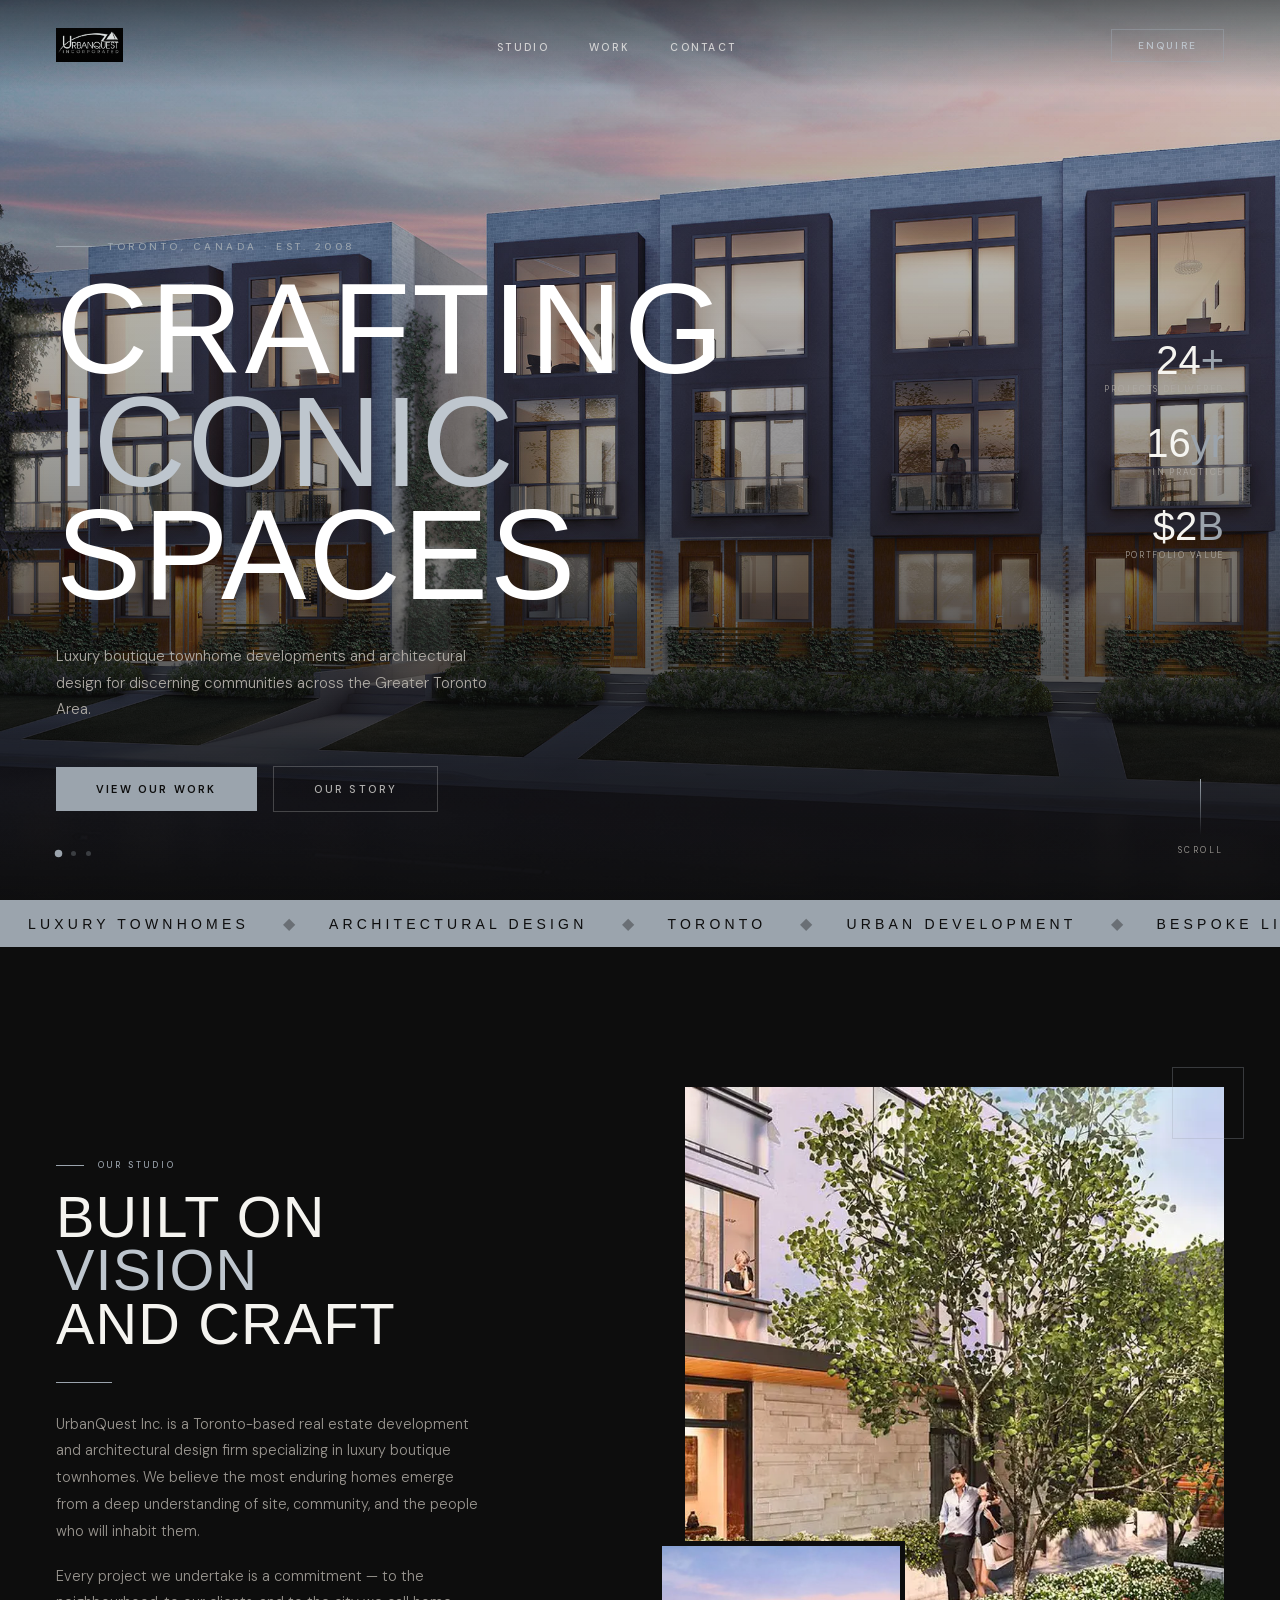
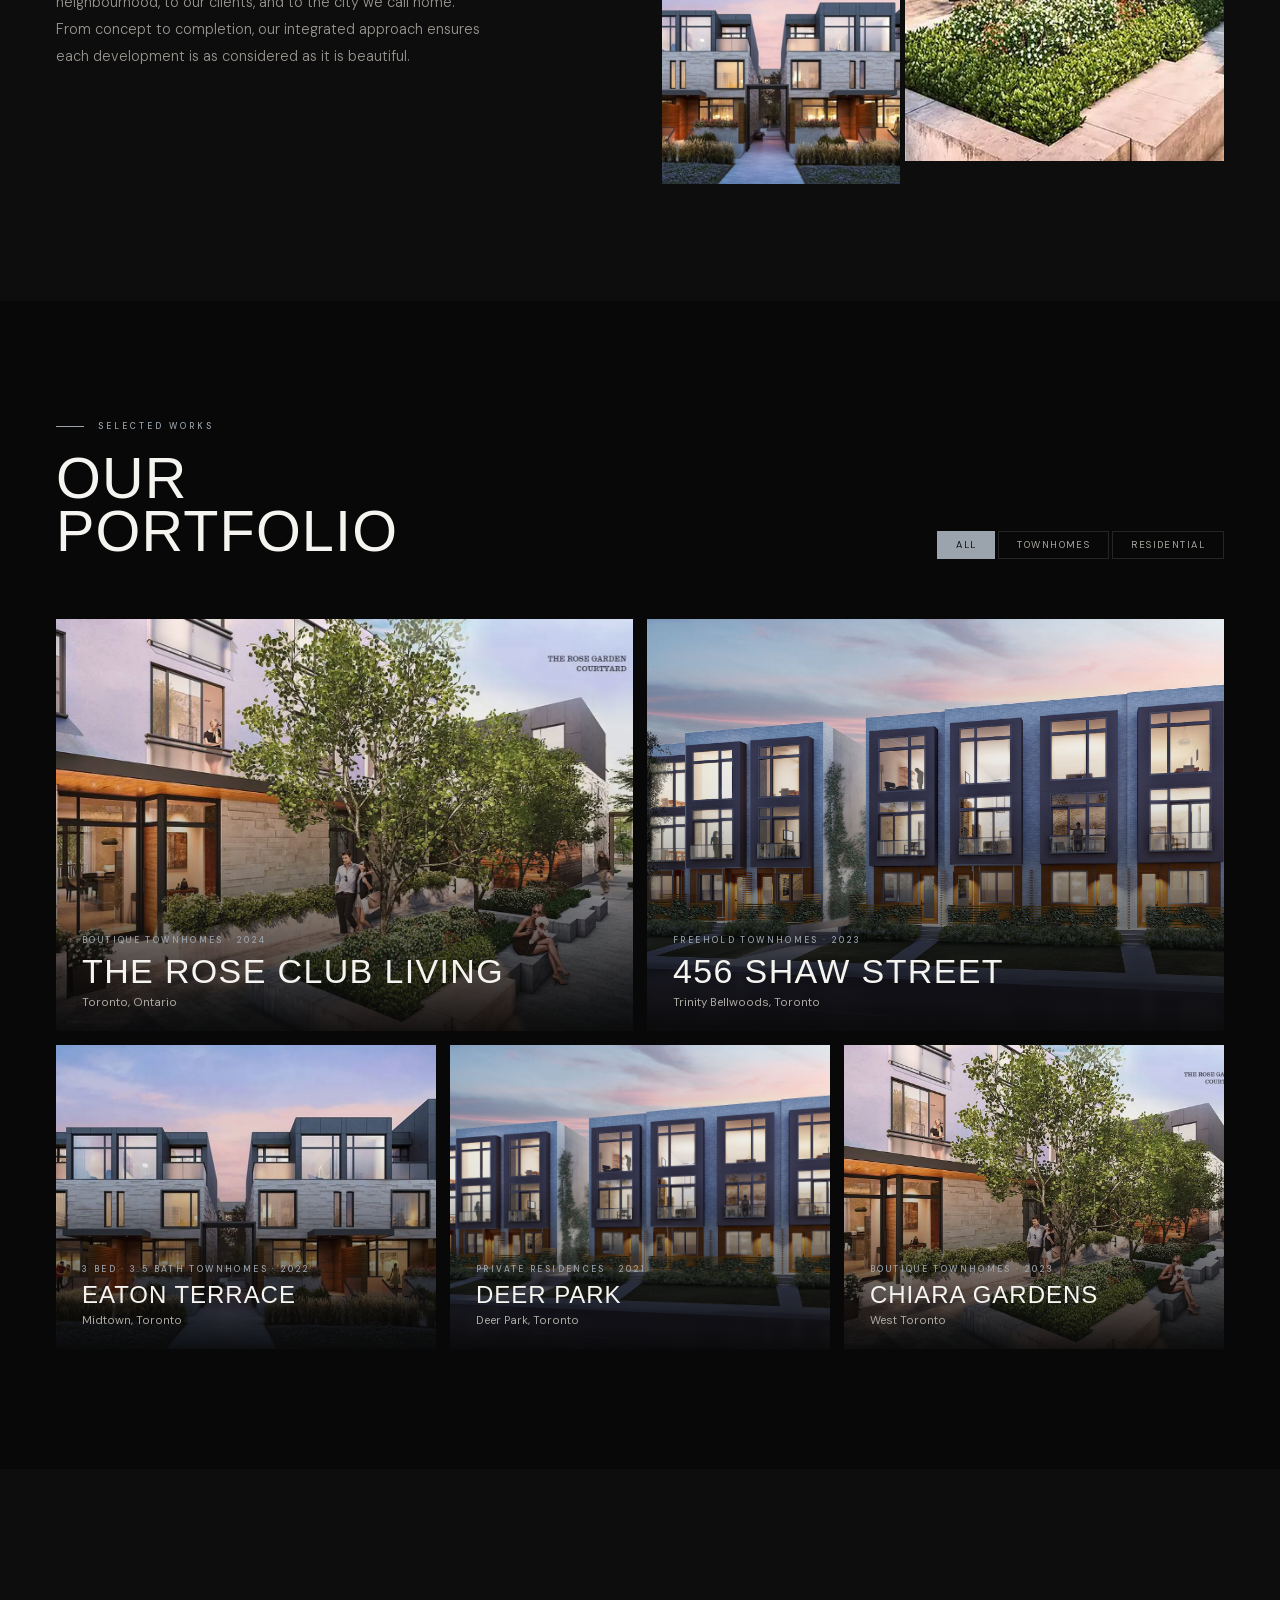
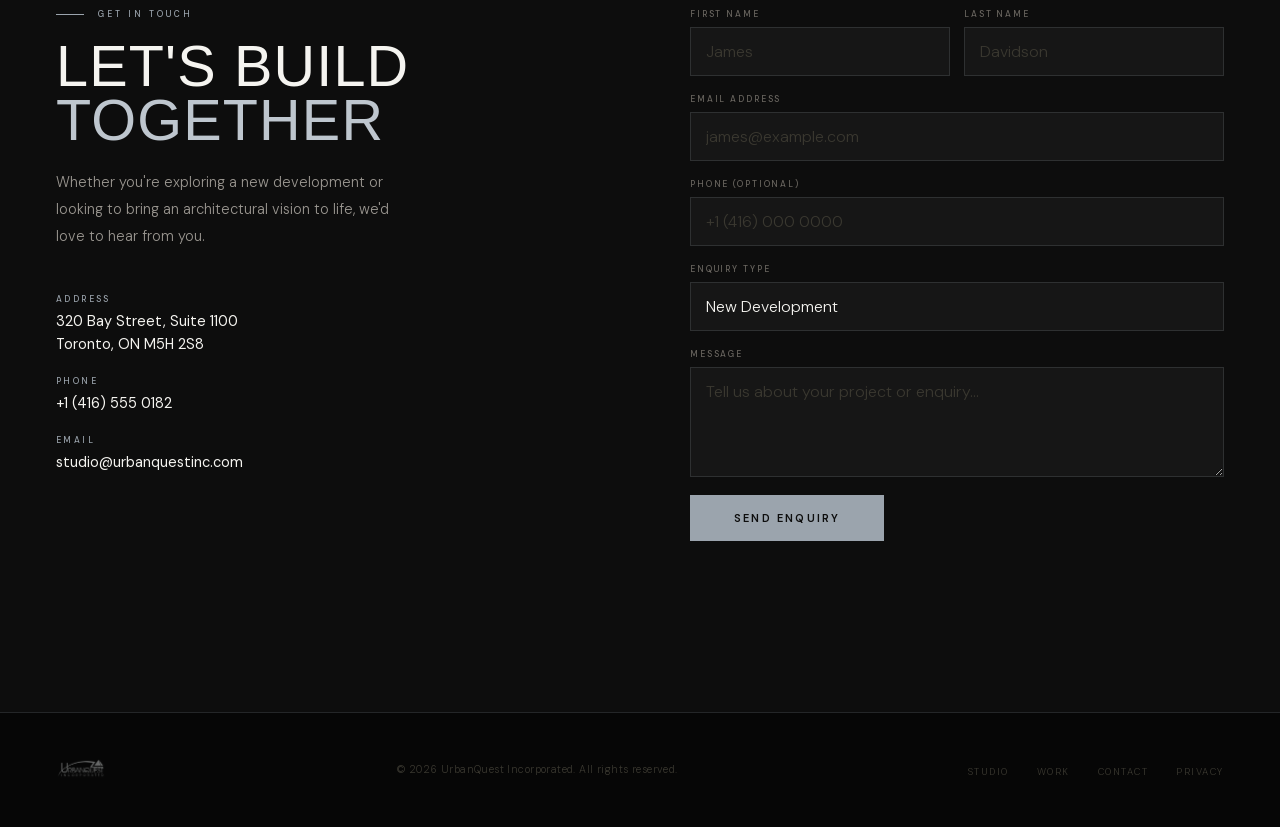
==== index.html @ f3fc5968 "Extract UrbanQuest prototype into a static site Recovered the source from the Claude design standalo" ====
<!DOCTYPE html>
<html lang="en">
<head>
  <meta charset="UTF-8">
  <meta name="viewport" content="width=device-width, initial-scale=1.0">
  <meta name="description" content="UrbanQuest Inc. — Toronto-based real estate development and architectural design firm specializing in luxury boutique townhomes.">
  <meta name="theme-color" content="#0D0D0D">

  <title>UrbanQuest Inc. — Architectural Development, Toronto</title>

  <link rel="icon" href="assets/img/logo.png">
  <link rel="preload" href="assets/fonts/bebas-neue-latin.woff2" as="font" type="font/woff2" crossorigin>
  <link rel="preload" href="assets/fonts/dm-sans-latin.woff2" as="font" type="font/woff2" crossorigin>
  <link rel="stylesheet" href="styles.css">
</head>
<body>

  <a href="#main" class="skip-link">Skip to content</a>

  <!-- ── NAV ── -->
  <nav id="mainNav">
    <a href="#hero" class="nav-logo" aria-label="UrbanQuest Inc. — home">
      <img src="assets/img/logo.png" alt="UrbanQuest Inc.">
    </a>

    <ul class="nav-links" id="navLinks">
      <li><a href="#about">Studio</a></li>
      <li><a href="#portfolio">Work</a></li>
      <li><a href="#contact">Contact</a></li>
      <li class="nav-links-cta"><a href="#contact">Enquire</a></li>
    </ul>

    <button class="nav-cta" id="navEnquire">Enquire</button>

    <button class="nav-toggle" id="navToggle" aria-label="Open menu" aria-expanded="false" aria-controls="navLinks">
      <span></span><span></span><span></span>
    </button>
  </nav>

  <main id="main">

    <!-- ── HERO ── -->
    <section id="hero">
      <div class="hero-slides" id="heroSlides">
        <div class="hero-slide active" style="background-image:url('assets/img/render3.png'); background-position:center 20%;"></div>
        <div class="hero-slide" style="background-image:url('assets/img/render1.png'); background-position:center 30%;"></div>
        <div class="hero-slide" style="background-image:url('assets/img/render2.png'); background-position:center 40%;"></div>
      </div>
      <div class="hero-overlay"></div>

      <div class="hero-content">
        <div class="hero-eyebrow">Toronto, Canada · Est. 2008</div>
        <h1 class="hero-title">CRAFTING<br><span>ICONIC</span><br>SPACES</h1>
        <p class="hero-subtitle">Luxury boutique townhome developments and architectural design for discerning communities across the Greater Toronto Area.</p>
        <div class="hero-actions">
          <button class="btn-primary" id="heroWorkBtn">View Our Work</button>
          <a href="#about" class="btn-ghost">Our Story</a>
        </div>
      </div>

      <div class="hero-stats" id="heroStats">
        <div class="stat-item"><div class="stat-num">24<span>+</span></div><div class="stat-label">Projects Delivered</div></div>
        <div class="stat-item"><div class="stat-num">16<span>yr</span></div><div class="stat-label">In Practice</div></div>
        <div class="stat-item"><div class="stat-num">$2<span>B</span></div><div class="stat-label">Portfolio Value</div></div>
      </div>

      <div class="hero-dots" id="heroDots" role="tablist" aria-label="Hero images">
        <button class="hero-dot active" data-idx="0" role="tab" aria-label="Image 1" aria-selected="true"></button>
        <button class="hero-dot" data-idx="1" role="tab" aria-label="Image 2" aria-selected="false"></button>
        <button class="hero-dot" data-idx="2" role="tab" aria-label="Image 3" aria-selected="false"></button>
      </div>

      <div class="hero-scroll-cue" aria-hidden="true"><div class="scroll-line"></div><span>Scroll</span></div>
    </section>

    <!-- ── MARQUEE ── -->
    <div class="marquee-strip" aria-hidden="true">
      <div class="marquee-inner" id="marqueeInner"></div>
    </div>

    <!-- ── ABOUT ── -->
    <div class="about-outer">
      <section id="about">
        <div class="about-left">
          <div class="section-label reveal">Our Studio</div>
          <h2 class="about-heading reveal d1">BUILT ON<br><em>VISION</em><br>AND CRAFT</h2>
          <div class="about-divider reveal d2"></div>
          <p class="about-body reveal d2">UrbanQuest Inc. is a Toronto-based real estate development and architectural design firm specializing in luxury boutique townhomes. We believe the most enduring homes emerge from a deep understanding of site, community, and the people who will inhabit them.</p>
          <p class="about-body reveal d3">Every project we undertake is a commitment — to the neighbourhood, to our clients, and to the city we call home. From concept to completion, our integrated approach ensures each development is as considered as it is beautiful.</p>
        </div>
        <div class="about-right reveal-right">
          <img class="about-image-main" src="assets/img/render2.png" alt="UrbanQuest — Rose Garden Courtyard" loading="lazy">
          <img class="about-image-accent" src="assets/img/render1.png" alt="UrbanQuest architectural rendering" loading="lazy">
          <div class="about-geo" aria-hidden="true"></div>
        </div>
      </section>
    </div>

    <!-- ── PORTFOLIO ── -->
    <section id="portfolio">
      <div class="portfolio-header">
        <div>
          <div class="section-label reveal">Selected Works</div>
          <h2 class="portfolio-heading reveal d1">OUR<br>PORTFOLIO</h2>
        </div>
        <div class="portfolio-filter reveal d2" id="portfolioFilter"></div>
      </div>
      <div class="portfolio-grid" id="portfolioGrid"></div>
    </section>

    <!-- ── CONTACT ── -->
    <div class="contact-outer">
      <section id="contact">
        <div class="contact-left">
          <div class="section-label reveal">Get In Touch</div>
          <h2 class="contact-heading reveal d1">LET'S BUILD<br><em>TOGETHER</em></h2>
          <p class="contact-body reveal d2">Whether you're exploring a new development or looking to bring an architectural vision to life, we'd love to hear from you.</p>
          <div class="contact-details">
            <div class="contact-item reveal d2">
              <span class="contact-item-label">Address</span>
              <span class="contact-item-value">320 Bay Street, Suite 1100<br>Toronto, ON M5H 2S8</span>
            </div>
            <div class="contact-item reveal d3">
              <span class="contact-item-label">Phone</span>
              <span class="contact-item-value"><a href="tel:+14165550182">+1 (416) 555 0182</a></span>
            </div>
            <div class="contact-item reveal d3">
              <span class="contact-item-label">Email</span>
              <span class="contact-item-value"><a href="mailto:studio@urbanquestinc.com">studio@urbanquestinc.com</a></span>
            </div>
          </div>
        </div>

        <div class="reveal-right">
          <form class="contact-form" id="contactForm" novalidate>
            <div class="form-row">
              <div class="form-group">
                <label class="form-label" for="firstName">First Name</label>
                <input class="form-input" id="firstName" name="firstName" type="text" placeholder="James" autocomplete="given-name" required>
              </div>
              <div class="form-group">
                <label class="form-label" for="lastName">Last Name</label>
                <input class="form-input" id="lastName" name="lastName" type="text" placeholder="Davidson" autocomplete="family-name" required>
              </div>
            </div>
            <div class="form-group">
              <label class="form-label" for="email">Email Address</label>
              <input class="form-input" id="email" name="email" type="email" placeholder="james@example.com" autocomplete="email" required>
            </div>
            <div class="form-group">
              <label class="form-label" for="phone">Phone (optional)</label>
              <input class="form-input" id="phone" name="phone" type="tel" placeholder="+1 (416) 000 0000" autocomplete="tel">
            </div>
            <div class="form-group">
              <label class="form-label" for="enquiryType">Enquiry Type</label>
              <select class="form-input" id="enquiryType" name="enquiryType">
                <option>New Development</option>
                <option>Architectural Design</option>
                <option>Investment Partnership</option>
                <option>Media / Press</option>
                <option>Other</option>
              </select>
            </div>
            <div class="form-group">
              <label class="form-label" for="message">Message</label>
              <textarea class="form-input" id="message" name="message" placeholder="Tell us about your project or enquiry…" required></textarea>
            </div>
            <button class="form-submit" type="submit">Send Enquiry</button>
            <p class="form-status" id="formStatus" role="status" aria-live="polite"></p>
          </form>
        </div>
      </section>
    </div>

  </main>

  <!-- ── FOOTER ── -->
  <footer>
    <div class="footer-logo"><img src="assets/img/logo.png" alt="UrbanQuest Inc." loading="lazy"></div>
    <span class="footer-copy">© 2026 UrbanQuest Incorporated. All rights reserved.</span>
    <ul class="footer-links">
      <li><a href="#about">Studio</a></li>
      <li><a href="#portfolio">Work</a></li>
      <li><a href="#contact">Contact</a></li>
      <li><a href="#">Privacy</a></li>
    </ul>
  </footer>

  <!-- ── PROJECT OVERLAY ── -->
  <div class="overlay-backdrop" id="overlay" role="dialog" aria-modal="true" aria-labelledby="overlayTitle" hidden>
    <div class="overlay-inner">
      <div class="overlay-img-pane" id="overlayImgPane">
        <button class="carousel-arrow carousel-prev" id="carouselPrev" aria-label="Previous image">
          <svg width="16" height="16" viewBox="0 0 16 16" fill="none" stroke="currentColor" stroke-width="1.5"><polyline points="10,2 4,8 10,14"/></svg>
        </button>
        <button class="carousel-arrow carousel-next" id="carouselNext" aria-label="Next image">
          <svg width="16" height="16" viewBox="0 0 16 16" fill="none" stroke="currentColor" stroke-width="1.5"><polyline points="6,2 12,8 6,14"/></svg>
        </button>
        <div class="carousel-counter" id="carouselCounter">
          <span id="carouselCurrent">01</span>
          <span class="carousel-counter-divider"></span>
          <span id="carouselTotal">01</span>
        </div>
        <div class="carousel-dots" id="carouselDots"></div>
      </div>

      <div class="overlay-content-pane">
        <div class="overlay-tag" id="overlayTag"></div>
        <h2 class="overlay-title" id="overlayTitle"></h2>
        <div class="overlay-location" id="overlayLocation"></div>
        <p class="overlay-desc" id="overlayDesc"></p>
        <div class="overlay-specs">
          <div><div class="spec-label">Units</div><div class="spec-value"><span id="specUnits"></span> <small>residences</small></div></div>
          <div><div class="spec-label">Size Range</div><div class="spec-value"><span id="specSqft"></span> <small>sq ft</small></div></div>
          <div><div class="spec-label">Status</div><div class="spec-value" id="specStatus"></div></div>
          <div><div class="spec-label">Year</div><div class="spec-value" id="specYear"></div></div>
        </div>
      </div>
    </div>
    <button class="overlay-close" id="overlayClose" aria-label="Close project">✕</button>
  </div>

  <script src="projects.js"></script>
  <script src="app.js"></script>
</body>
</html>
---- styles.css ----
/* ═══════════════════════════════════════════════════════════════════════════
   UrbanQuest Inc. — stylesheet
   Layout is fluid down to 320px. Breakpoints: 1200 / 1024 / 768 / 560.
   ═══════════════════════════════════════════════════════════════════════════ */

/* ── FONTS ── */
@font-face {
    font-family: 'Bebas Neue';
    font-style: normal;
    font-weight: 400;
    font-display: swap;
    src: url('assets/fonts/bebas-neue-latin.woff2') format('woff2');
    unicode-range: U+0000-00FF, U+0131, U+0152-0153, U+02BB-02BC, U+02C6, U+02DA, U+02DC, U+0304, U+0308, U+0329, U+2000-206F, U+20AC, U+2122, U+2191, U+2193, U+2212, U+2215, U+FEFF, U+FFFD;
}
@font-face {
    font-family: 'Bebas Neue';
    font-style: normal;
    font-weight: 400;
    font-display: swap;
    src: url('assets/fonts/bebas-neue-latin-ext.woff2') format('woff2');
    unicode-range: U+0100-02BA, U+02BD-02C5, U+02C7-02CC, U+02CE-02D7, U+02DD-02FF, U+0304, U+0308, U+0329, U+1D00-1DBF, U+1E00-1E9F, U+1EF2-1EFF, U+2020, U+20A0-20AB, U+20AD-20C0, U+2113, U+2C60-2C7F, U+A720-A7FF;
}
/* DM Sans ships as a variable font — one file covers weights 300–600. */
@font-face {
    font-family: 'DM Sans';
    font-style: normal;
    font-weight: 300 600;
    font-display: swap;
    src: url('assets/fonts/dm-sans-latin.woff2') format('woff2');
    unicode-range: U+0000-00FF, U+0131, U+0152-0153, U+02BB-02BC, U+02C6, U+02DA, U+02DC, U+0304, U+0308, U+0329, U+2000-206F, U+20AC, U+2122, U+2191, U+2193, U+2212, U+2215, U+FEFF, U+FFFD;
}
@font-face {
    font-family: 'DM Sans';
    font-style: normal;
    font-weight: 300 600;
    font-display: swap;
    src: url('assets/fonts/dm-sans-latin-ext.woff2') format('woff2');
    unicode-range: U+0100-02BA, U+02BD-02C5, U+02C7-02CC, U+02CE-02D7, U+02DD-02FF, U+0304, U+0308, U+0329, U+1D00-1DBF, U+1E00-1E9F, U+1EF2-1EFF, U+2020, U+20A0-20AB, U+20AD-20C0, U+2113, U+2C60-2C7F, U+A720-A7FF;
}
@font-face {
    font-family: 'DM Sans';
    font-style: italic;
    font-weight: 300 600;
    font-display: swap;
    src: url('assets/fonts/dm-sans-italic-latin.woff2') format('woff2');
    unicode-range: U+0000-00FF, U+0131, U+0152-0153, U+02BB-02BC, U+02C6, U+02DA, U+02DC, U+0304, U+0308, U+0329, U+2000-206F, U+20AC, U+2122, U+2191, U+2193, U+2212, U+2215, U+FEFF, U+FFFD;
}
@font-face {
    font-family: 'DM Sans';
    font-style: italic;
    font-weight: 300 600;
    font-display: swap;
    src: url('assets/fonts/dm-sans-italic-latin-ext.woff2') format('woff2');
    unicode-range: U+0100-02BA, U+02BD-02C5, U+02C7-02CC, U+02CE-02D7, U+02DD-02FF, U+0304, U+0308, U+0329, U+1D00-1DBF, U+1E00-1E9F, U+1EF2-1EFF, U+2020, U+20A0-20AB, U+20AD-20C0, U+2113, U+2C60-2C7F, U+A720-A7FF;
}

/* ── TOKENS ── */
:root {
    --black: #0d0d0d;
    --black-deep: #080808;
    --white: #f5f4f0;
    --accent: #9ba4ad;
    --accent-light: #bec6ce;
    --mid-grey: #4a4a4a;
    --light-grey: #aeaaa4;
    --body-grey: #9a9690;
    --faint: #3a3830;
    --border: rgba(155, 164, 173, 0.2);

    --font-display: 'Bebas Neue', 'Helvetica Neue', Impact, sans-serif;
    --font-body: 'DM Sans', -apple-system, BlinkMacSystemFont, sans-serif;

    /* Single knob for horizontal rhythm — every section inherits it. */
    --gutter: 56px;
    --maxw: 1400px;
}

/* ── RESET ── */
*,
*::before,
*::after {
    box-sizing: border-box;
    margin: 0;
    padding: 0;
}

html {
    scroll-behavior: smooth;
    -webkit-text-size-adjust: 100%;
    /* Keeps anchor targets clear of the fixed nav instead of under it. */
    scroll-padding-top: 96px;
}

body {
    background: var(--black);
    color: var(--white);
    font-family: var(--font-body);
    font-weight: 300;
    overflow-x: hidden;
}

img {
    max-width: 100%;
}

::selection {
    background: var(--accent);
    color: var(--black);
}

::-webkit-scrollbar {
    width: 3px;
}
::-webkit-scrollbar-track {
    background: var(--black);
}
::-webkit-scrollbar-thumb {
    background: var(--accent);
    border-radius: 2px;
}

:focus-visible {
    outline: 2px solid var(--accent);
    outline-offset: 3px;
}

.skip-link {
    position: absolute;
    top: -60px;
    left: 16px;
    z-index: 300;
    background: var(--accent);
    color: var(--black);
    padding: 10px 20px;
    font-size: 11px;
    letter-spacing: 0.2em;
    text-transform: uppercase;
    text-decoration: none;
    transition: top 0.2s;
}
.skip-link:focus {
    top: 16px;
}

/* ── NAV ── */
nav {
    position: fixed;
    top: 0;
    left: 0;
    right: 0;
    z-index: 100;
    display: flex;
    align-items: center;
    justify-content: space-between;
    padding: 28px var(--gutter);
    transition: background 0.4s, padding 0.4s, border-color 0.4s;
    border-bottom: 1px solid transparent;
}
/* Every background treatment for the nav lives on this pseudo-element, never on
   <nav> itself. `backdrop-filter` on an element makes it a containing block for
   its position:fixed descendants — putting it on <nav> would trap the mobile
   drawer inside the 80px bar instead of letting it cover the viewport.
   The gradient also keeps the nav legible over bright hero skies before the
   scrolled state takes over. */
nav::before {
    content: '';
    position: absolute;
    inset: 0;
    background: linear-gradient(to bottom, rgba(13, 13, 13, 0.55), transparent);
    pointer-events: none;
    z-index: -1;
    transition: background 0.4s, backdrop-filter 0.4s;
}
nav.scrolled::before {
    background: rgba(13, 13, 13, 0.94);
    backdrop-filter: blur(16px);
}
nav.scrolled {
    padding: 18px var(--gutter);
    border-bottom-color: var(--border);
}

.nav-logo {
    display: block;
    line-height: 0;
}
/* The logo ships as black artwork on an opaque white background (no alpha).
   invert() flips it to white-on-black, then `screen` drops the black to
   transparent — giving a clean knockout mark without re-cutting the asset. */
.nav-logo img {
    height: 34px;
    filter: invert(1);
    mix-blend-mode: screen;
    transition: opacity 0.3s;
}
.nav-logo img:hover {
    opacity: 0.65;
}

.nav-links {
    display: flex;
    gap: 40px;
    list-style: none;
}
.nav-links a {
    color: rgba(245, 244, 240, 0.75);
    text-decoration: none;
    font-size: 10.5px;
    letter-spacing: 0.22em;
    text-transform: uppercase;
    font-weight: 500;
    transition: color 0.2s;
    position: relative;
}
.nav-links a::after {
    content: '';
    position: absolute;
    bottom: -4px;
    left: 0;
    right: 0;
    height: 1px;
    background: var(--accent);
    transform: scaleX(0);
    transform-origin: left;
    transition: transform 0.3s;
}
.nav-links a:hover {
    color: var(--white);
}
.nav-links a:hover::after {
    transform: scaleX(1);
}
/* Shown only inside the mobile drawer. */
.nav-links-cta {
    display: none;
}

.nav-cta {
    background: transparent;
    border: 1px solid rgba(155, 164, 173, 0.5);
    color: var(--accent-light);
    padding: 9px 26px;
    font-family: var(--font-body);
    font-size: 10px;
    letter-spacing: 0.22em;
    text-transform: uppercase;
    font-weight: 500;
    cursor: pointer;
    transition: background 0.25s, color 0.25s, border-color 0.25s;
}
.nav-cta:hover {
    background: var(--accent);
    color: var(--black);
    border-color: var(--accent);
}

/* Hamburger — hidden until the links collapse at 900px. */
.nav-toggle {
    display: none;
    flex-direction: column;
    justify-content: center;
    gap: 5px;
    width: 44px;
    height: 44px;
    background: none;
    border: none;
    cursor: pointer;
    padding: 0;
    z-index: 110;
}
.nav-toggle span {
    display: block;
    width: 24px;
    height: 1.5px;
    background: var(--white);
    margin-left: auto;
    margin-right: auto;
    transition: transform 0.3s, opacity 0.2s;
}
.nav-toggle[aria-expanded='true'] span:nth-child(1) {
    transform: translateY(6.5px) rotate(45deg);
}
.nav-toggle[aria-expanded='true'] span:nth-child(2) {
    opacity: 0;
}
.nav-toggle[aria-expanded='true'] span:nth-child(3) {
    transform: translateY(-6.5px) rotate(-45deg);
}

/* ── HERO ── */
#hero {
    height: 100svh;
    min-height: 620px;
    position: relative;
    display: flex;
    align-items: flex-end;
    overflow: hidden;
}

.hero-slides {
    position: absolute;
    inset: 0;
}
.hero-slide {
    position: absolute;
    inset: 0;
    background-size: cover;
    background-position: center 30%;
    opacity: 0;
    transition: opacity 1.6s cubic-bezier(0.4, 0, 0.2, 1);
}
.hero-slide.active {
    opacity: 1;
    animation: heroZoom 9s ease-in-out forwards;
}
@keyframes heroZoom {
    from {
        transform: scale(1.07);
    }
    to {
        transform: scale(1.01);
    }
}

.hero-overlay {
    position: absolute;
    inset: 0;
    background: linear-gradient(to top, rgba(13, 13, 13, 0.96) 0%, rgba(13, 13, 13, 0.4) 50%, rgba(13, 13, 13, 0.15) 100%);
}

.hero-content {
    position: relative;
    z-index: 2;
    padding: 0 var(--gutter) 88px;
    max-width: var(--maxw);
    width: 100%;
}
.hero-eyebrow {
    font-size: 10px;
    letter-spacing: 0.35em;
    text-transform: uppercase;
    color: var(--accent);
    font-weight: 500;
    margin-bottom: 20px;
    display: flex;
    align-items: center;
    gap: 16px;
}
.hero-eyebrow::before {
    content: '';
    display: block;
    width: 36px;
    height: 1px;
    background: var(--accent);
    flex: none;
}
.hero-title {
    font-family: var(--font-display);
    font-size: clamp(58px, 10vw, 156px);
    font-weight: 400;
    line-height: 0.88;
    letter-spacing: 0.015em;
    color: #fff;
    margin-bottom: 32px;
}
.hero-title span {
    color: var(--accent-light);
}
.hero-subtitle {
    font-size: 15px;
    font-weight: 300;
    color: var(--light-grey);
    max-width: 440px;
    line-height: 1.75;
    margin-bottom: 44px;
}
.hero-actions {
    display: flex;
    gap: 16px;
    align-items: center;
    flex-wrap: wrap;
}

.btn-primary {
    background: var(--accent);
    color: var(--black);
    border: none;
    padding: 15px 40px;
    font-family: var(--font-body);
    font-size: 11px;
    letter-spacing: 0.2em;
    text-transform: uppercase;
    font-weight: 600;
    cursor: pointer;
    transition: background 0.25s, transform 0.2s;
}
.btn-primary:hover {
    background: var(--accent-light);
    transform: translateY(-2px);
}
.btn-ghost {
    background: transparent;
    color: rgba(245, 244, 240, 0.7);
    border: 1px solid rgba(245, 244, 240, 0.22);
    padding: 15px 40px;
    font-family: var(--font-body);
    font-size: 11px;
    letter-spacing: 0.2em;
    text-transform: uppercase;
    font-weight: 500;
    cursor: pointer;
    transition: border-color 0.25s, color 0.25s;
    text-decoration: none;
    display: inline-block;
}
.btn-ghost:hover {
    border-color: var(--accent);
    color: var(--accent-light);
}

.hero-scroll-cue {
    position: absolute;
    bottom: 44px;
    right: var(--gutter);
    z-index: 2;
    display: flex;
    flex-direction: column;
    align-items: center;
    gap: 10px;
    color: var(--light-grey);
    font-size: 8.5px;
    letter-spacing: 0.3em;
    text-transform: uppercase;
}
.scroll-line {
    width: 1px;
    height: 56px;
    background: linear-gradient(to bottom, var(--accent), transparent);
    animation: scrollPulse 2.2s ease-in-out infinite;
}
@keyframes scrollPulse {
    0%,
    100% {
        opacity: 0.35;
    }
    50% {
        opacity: 0.9;
    }
}

.hero-stats {
    position: absolute;
    top: 50%;
    right: var(--gutter);
    transform: translateY(-50%);
    z-index: 2;
    display: flex;
    flex-direction: column;
    gap: 28px;
    transition: opacity 0.3s;
}
.stat-item {
    text-align: right;
}
.stat-num {
    font-family: var(--font-display);
    font-size: 40px;
    color: var(--white);
    line-height: 1;
}
.stat-num span {
    color: var(--accent);
}
.stat-label {
    font-size: 8.5px;
    letter-spacing: 0.2em;
    text-transform: uppercase;
    color: var(--light-grey);
    margin-top: 4px;
}

.hero-dots {
    position: absolute;
    bottom: 44px;
    left: var(--gutter);
    z-index: 3;
    display: flex;
    gap: 10px;
    align-items: center;
}
.hero-dot {
    width: 5px;
    height: 5px;
    border-radius: 50%;
    background: rgba(155, 164, 173, 0.3);
    border: none;
    padding: 0;
    cursor: pointer;
    transition: background 0.3s, transform 0.3s;
}
.hero-dot.active {
    background: var(--accent);
    transform: scale(1.5);
}

/* ── SHARED ── */
.section-label {
    font-size: 8.5px;
    letter-spacing: 0.35em;
    text-transform: uppercase;
    color: var(--accent);
    font-weight: 500;
    display: flex;
    align-items: center;
    gap: 14px;
    margin-bottom: 20px;
}
.section-label::before {
    content: '';
    display: block;
    width: 28px;
    height: 1px;
    background: var(--accent);
    flex: none;
}

/* ── MARQUEE ── */
.marquee-strip {
    background: var(--accent);
    padding: 13px 0;
    overflow: hidden;
    white-space: nowrap;
}
.marquee-inner {
    display: inline-block;
    animation: marquee 24s linear infinite;
}
.marquee-item {
    font-family: var(--font-display);
    font-size: 14px;
    letter-spacing: 0.3em;
    color: var(--black);
    padding: 0 28px;
}
.marquee-dot {
    color: rgba(13, 13, 13, 0.35);
    padding: 0 6px;
}
@keyframes marquee {
    0% {
        transform: translateX(0);
    }
    100% {
        transform: translateX(-50%);
    }
}

/* ── ABOUT ── */
.about-outer {
    background: var(--black);
}
#about {
    padding: 140px var(--gutter);
    display: grid;
    grid-template-columns: 1fr 1fr;
    gap: 90px;
    align-items: center;
    max-width: var(--maxw);
    margin: 0 auto;
}
.about-heading {
    font-family: var(--font-display);
    font-size: clamp(46px, 4.5vw, 76px);
    font-weight: 400;
    line-height: 0.93;
    letter-spacing: 0.02em;
    color: var(--white);
    margin-bottom: 30px;
}
.about-heading em {
    color: var(--accent-light);
    font-style: normal;
}
.about-body {
    font-size: 14.5px;
    line-height: 1.85;
    color: var(--body-grey);
    font-weight: 300;
    margin-bottom: 18px;
    max-width: 430px;
}
.about-divider {
    width: 56px;
    height: 1px;
    background: var(--accent);
    margin: 28px 0;
    opacity: 0.6;
}
.about-right {
    position: relative;
}
.about-image-main {
    width: 100%;
    aspect-ratio: 4/5;
    object-fit: cover;
    display: block;
}
.about-image-accent {
    position: absolute;
    bottom: -28px;
    left: -28px;
    width: 46%;
    aspect-ratio: 1;
    object-fit: cover;
    border: 5px solid var(--black);
}
.about-geo {
    position: absolute;
    top: -20px;
    right: -20px;
    width: 72px;
    height: 72px;
    border: 1px solid var(--accent);
    opacity: 0.3;
}

/* ── PORTFOLIO ── */
#portfolio {
    padding: 120px var(--gutter);
    background: var(--black-deep);
}
.portfolio-header {
    display: flex;
    align-items: flex-end;
    justify-content: space-between;
    gap: 32px;
    margin: 0 auto 60px;
    max-width: var(--maxw);
}
.portfolio-heading {
    font-family: var(--font-display);
    font-size: clamp(46px, 4.5vw, 76px);
    font-weight: 400;
    line-height: 0.93;
    letter-spacing: 0.02em;
}
.portfolio-filter {
    display: flex;
    gap: 3px;
    flex-wrap: wrap;
}
.filter-btn {
    background: transparent;
    border: 1px solid rgba(155, 164, 173, 0.18);
    color: var(--light-grey);
    padding: 7px 18px;
    font-family: var(--font-body);
    font-size: 9.5px;
    letter-spacing: 0.15em;
    text-transform: uppercase;
    cursor: pointer;
    transition: background 0.2s, color 0.2s, border-color 0.2s;
}
.filter-btn.active,
.filter-btn:hover {
    background: var(--accent);
    color: var(--black);
    border-color: var(--accent);
}

.portfolio-grid {
    display: grid;
    grid-template-columns: repeat(12, 1fr);
    gap: 14px;
    max-width: var(--maxw);
    margin: 0 auto;
}

/* Editorial rhythm: two wide cards, then a row of three. Aspect ratios (not
   fixed pixel heights) so the composition survives every viewport width. */
.proj-card {
    position: relative;
    overflow: hidden;
    cursor: pointer;
    background: #111;
    grid-column: span 4;
    aspect-ratio: 5/4;
    border: none;
    padding: 0;
    text-align: left;
    font-family: inherit;
    color: inherit;
}
.proj-card:nth-child(1),
.proj-card:nth-child(2) {
    grid-column: span 6;
    aspect-ratio: 7/5;
}
.proj-card.is-hidden {
    display: none;
}

.proj-card-img {
    width: 100%;
    height: 100%;
    display: block;
    object-fit: cover;
    transition: transform 0.75s cubic-bezier(0.25, 0.46, 0.45, 0.94);
}
.proj-card:hover .proj-card-img,
.proj-card:focus-visible .proj-card-img {
    transform: scale(1.05);
}
.proj-card-overlay {
    position: absolute;
    inset: 0;
    background: linear-gradient(to top, rgba(8, 8, 8, 0.94) 0%, rgba(8, 8, 8, 0.1) 55%, transparent 100%);
    transition: opacity 0.4s;
}
/* The card is a <button>, so its inner nodes are spans — restore block flow. */
.proj-card-overlay,
.proj-card-info,
.proj-tag,
.proj-name,
.proj-location {
    display: block;
}

.proj-card-info {
    position: absolute;
    bottom: 0;
    left: 0;
    right: 0;
    padding: 26px;
    transform: translateY(5px);
    transition: transform 0.4s;
}
.proj-card:hover .proj-card-info,
.proj-card:focus-visible .proj-card-info {
    transform: translateY(0);
}
.proj-tag {
    font-size: 8.5px;
    letter-spacing: 0.28em;
    text-transform: uppercase;
    color: var(--accent);
    font-weight: 500;
    margin-bottom: 7px;
}
.proj-name {
    font-family: var(--font-display);
    font-size: 24px;
    letter-spacing: 0.04em;
    color: var(--white);
    margin-bottom: 5px;
    line-height: 1.1;
}
.proj-card:nth-child(1) .proj-name,
.proj-card:nth-child(2) .proj-name {
    font-size: 34px;
}
.proj-location {
    font-size: 11.5px;
    color: var(--light-grey);
    font-weight: 400;
}
.proj-arrow {
    position: absolute;
    top: 24px;
    right: 24px;
    width: 38px;
    height: 38px;
    border: 1px solid rgba(155, 164, 173, 0.35);
    display: flex;
    align-items: center;
    justify-content: center;
    opacity: 0;
    transform: translate(8px, -8px);
    transition: opacity 0.35s, transform 0.35s;
}
.proj-card:hover .proj-arrow,
.proj-card:focus-visible .proj-arrow {
    opacity: 1;
    transform: translate(0, 0);
}

/* ── CONTACT ── */
.contact-outer {
    background: var(--black);
}
#contact {
    padding: 140px var(--gutter);
    max-width: var(--maxw);
    margin: 0 auto;
    display: grid;
    grid-template-columns: 1fr 1fr;
    gap: 100px;
    align-items: start;
}
.contact-heading {
    font-family: var(--font-display);
    font-size: clamp(46px, 4.5vw, 76px);
    font-weight: 400;
    line-height: 0.93;
    letter-spacing: 0.02em;
    margin-bottom: 22px;
}
.contact-heading em {
    color: var(--accent-light);
    font-style: normal;
}
.contact-body {
    font-size: 14.5px;
    line-height: 1.85;
    color: var(--body-grey);
    font-weight: 300;
    margin-bottom: 44px;
    max-width: 360px;
}
.contact-details {
    display: flex;
    flex-direction: column;
    gap: 20px;
}
.contact-item {
    display: flex;
    flex-direction: column;
    gap: 5px;
}
.contact-item-label {
    font-size: 8.5px;
    letter-spacing: 0.28em;
    text-transform: uppercase;
    color: var(--accent);
    font-weight: 500;
}
.contact-item-value {
    font-size: 14.5px;
    color: var(--white);
    font-weight: 400;
    line-height: 1.6;
}
.contact-item-value a {
    color: inherit;
    text-decoration: none;
    transition: color 0.2s;
}
.contact-item-value a:hover {
    color: var(--accent);
}

.contact-form {
    display: flex;
    flex-direction: column;
    gap: 18px;
}
.form-row {
    display: grid;
    grid-template-columns: 1fr 1fr;
    gap: 14px;
}
.form-group {
    display: flex;
    flex-direction: column;
    gap: 7px;
}
.form-label {
    font-size: 8.5px;
    letter-spacing: 0.22em;
    text-transform: uppercase;
    color: #6a6660;
    font-weight: 500;
}
.form-input {
    background: rgba(255, 255, 255, 0.035);
    border: 1px solid rgba(155, 164, 173, 0.18);
    color: var(--white);
    padding: 13px 15px;
    font-family: var(--font-body);
    /* 16px minimum prevents iOS Safari from zooming on focus. */
    font-size: 16px;
    font-weight: 300;
    outline: none;
    transition: border-color 0.25s;
    width: 100%;
    -webkit-appearance: none;
    border-radius: 0;
}
.form-input::placeholder {
    color: var(--faint);
}
.form-input:focus {
    border-color: var(--accent);
}
.form-input:user-invalid {
    border-color: #a8574f;
}
select.form-input {
    cursor: pointer;
}
textarea.form-input {
    resize: vertical;
    min-height: 110px;
}
.form-submit {
    background: var(--accent);
    color: var(--black);
    border: none;
    padding: 16px 44px;
    font-family: var(--font-body);
    font-size: 11px;
    letter-spacing: 0.2em;
    text-transform: uppercase;
    font-weight: 600;
    cursor: pointer;
    transition: background 0.25s, transform 0.2s;
    align-self: flex-start;
}
.form-submit:hover:not(:disabled) {
    background: var(--accent-light);
    transform: translateY(-2px);
}
.form-submit:disabled {
    opacity: 0.5;
    cursor: default;
    transform: none;
}
.form-status {
    font-size: 13px;
    letter-spacing: 0.04em;
    color: var(--accent-light);
    min-height: 1em;
}
.form-status.error {
    color: #c98079;
}
.form-sent {
    display: flex;
    align-items: center;
    gap: 12px;
    color: var(--accent-light);
    font-size: 13.5px;
    letter-spacing: 0.06em;
    padding-top: 8px;
}

/* ── FOOTER ── */
footer {
    background: #060606;
    border-top: 1px solid var(--border);
    padding: 44px var(--gutter);
    display: flex;
    align-items: center;
    justify-content: space-between;
    gap: 24px;
    flex-wrap: wrap;
}
.footer-logo {
    line-height: 0;
}
.footer-logo img {
    height: 26px;
    filter: invert(1);
    mix-blend-mode: screen;
    opacity: 0.45;
}
.footer-copy {
    font-size: 10.5px;
    color: var(--faint);
    letter-spacing: 0.04em;
}
.footer-links {
    display: flex;
    gap: 28px;
    list-style: none;
    flex-wrap: wrap;
}
.footer-links a {
    font-size: 9.5px;
    letter-spacing: 0.16em;
    text-transform: uppercase;
    color: var(--faint);
    text-decoration: none;
    transition: color 0.2s;
}
.footer-links a:hover {
    color: var(--accent);
}

/* ── PROJECT OVERLAY ── */
.overlay-backdrop {
    position: fixed;
    inset: 0;
    background: rgba(6, 6, 6, 0.97);
    z-index: 200;
    display: flex;
    opacity: 0;
    pointer-events: none;
    transition: opacity 0.45s ease;
}
.overlay-backdrop[hidden] {
    display: none;
}
.overlay-backdrop.open {
    opacity: 1;
    pointer-events: all;
}
.overlay-inner {
    width: 100%;
    height: 100%;
    display: grid;
    grid-template-columns: 55% 45%;
    overflow: hidden;
}
.overlay-img-pane {
    position: relative;
    overflow: hidden;
    background: #050505;
}
.overlay-carousel-img {
    position: absolute;
    inset: 0;
    width: 100%;
    height: 100%;
    object-fit: cover;
    opacity: 0;
    transition: opacity 0.6s ease;
}
.overlay-carousel-img.active {
    opacity: 1;
}
.carousel-arrow {
    position: absolute;
    top: 50%;
    transform: translateY(-50%);
    z-index: 4;
    width: 52px;
    height: 52px;
    background: rgba(245, 244, 240, 0);
    border: 1px solid transparent;
    padding: 0;
    color: rgba(245, 244, 240, 0.95);
    cursor: pointer;
    display: flex;
    align-items: center;
    justify-content: center;
    filter: drop-shadow(0 1px 6px rgba(0, 0, 0, 0.55));
    transition: background 0.3s, border-color 0.3s, backdrop-filter 0.3s, transform 0.25s;
}
.carousel-arrow svg {
    width: 24px;
    height: 24px;
}
.carousel-arrow:hover {
    background: rgba(245, 244, 240, 0.08);
    border-color: rgba(245, 244, 240, 0.22);
    backdrop-filter: blur(8px);
}
.carousel-prev {
    left: 28px;
}
.carousel-next {
    right: 28px;
}
.carousel-prev:hover {
    transform: translateY(-50%) translateX(-2px);
}
.carousel-next:hover {
    transform: translateY(-50%) translateX(2px);
}
.carousel-counter {
    position: absolute;
    top: 32px;
    left: 32px;
    z-index: 4;
    display: flex;
    align-items: center;
    gap: 12px;
    font-family: var(--font-display);
    font-size: 18px;
    letter-spacing: 0.1em;
    color: var(--white);
    background: rgba(13, 13, 13, 0.4);
    backdrop-filter: blur(10px);
    padding: 7px 16px;
}
.carousel-counter-divider {
    width: 22px;
    height: 1px;
    background: rgba(245, 244, 240, 0.45);
}
.carousel-dots {
    position: absolute;
    bottom: 28px;
    left: 50%;
    transform: translateX(-50%);
    z-index: 4;
    display: flex;
    gap: 9px;
}
.carousel-dot {
    width: 7px;
    height: 7px;
    border-radius: 50%;
    background: rgba(245, 244, 240, 0.35);
    border: none;
    padding: 0;
    cursor: pointer;
    transition: background 0.3s, transform 0.3s;
}
.carousel-dot.active {
    background: var(--accent);
    transform: scale(1.4);
}
/* A single-image project shows no chrome. */
.overlay-inner.single-image .carousel-arrow,
.overlay-inner.single-image .carousel-counter,
.overlay-inner.single-image .carousel-dots {
    display: none;
}

.overlay-content-pane {
    padding: 96px 60px;
    overflow-y: auto;
    display: flex;
    flex-direction: column;
    justify-content: center;
}
.overlay-close {
    position: fixed;
    top: 32px;
    right: 44px;
    z-index: 201;
    background: rgba(6, 6, 6, 0.6);
    border: 1px solid rgba(155, 164, 173, 0.25);
    color: #8a8680;
    width: 46px;
    height: 46px;
    display: flex;
    align-items: center;
    justify-content: center;
    cursor: pointer;
    font-size: 17px;
    transition: border-color 0.2s, color 0.2s;
}
.overlay-close:hover {
    border-color: var(--accent);
    color: var(--accent);
}
.overlay-tag {
    font-size: 8.5px;
    letter-spacing: 0.32em;
    text-transform: uppercase;
    color: var(--accent);
    margin-bottom: 14px;
}
.overlay-title {
    font-family: var(--font-display);
    font-size: clamp(40px, 4vw, 68px);
    font-weight: 400;
    line-height: 0.93;
    letter-spacing: 0.02em;
    color: var(--white);
    margin-bottom: 10px;
}
.overlay-location {
    font-size: 12.5px;
    color: var(--light-grey);
    margin-bottom: 36px;
    display: flex;
    align-items: center;
    gap: 10px;
}
.overlay-location::before {
    content: '';
    display: block;
    width: 18px;
    height: 1px;
    background: var(--accent);
    flex: none;
}
.overlay-desc {
    font-size: 14.5px;
    line-height: 1.85;
    color: #8a8680;
    font-weight: 300;
    margin-bottom: 44px;
}
.overlay-specs {
    display: grid;
    grid-template-columns: 1fr 1fr;
    gap: 22px;
    border-top: 1px solid var(--border);
    padding-top: 36px;
}
.spec-label {
    font-size: 8.5px;
    letter-spacing: 0.22em;
    text-transform: uppercase;
    color: var(--accent);
    margin-bottom: 5px;
}
.spec-value {
    font-size: 17px;
    font-weight: 400;
    color: var(--white);
}
.spec-value small {
    font-size: 11px;
    color: var(--light-grey);
}

/* ── SCROLL REVEALS ── */
.reveal {
    opacity: 0;
    transform: translateY(28px);
    transition: opacity 0.85s cubic-bezier(0.25, 0.46, 0.45, 0.94), transform 0.85s cubic-bezier(0.25, 0.46, 0.45, 0.94);
}
.reveal.visible {
    opacity: 1;
    transform: translateY(0);
}
.reveal-left {
    opacity: 0;
    transform: translateX(-36px);
    transition: opacity 0.9s ease, transform 0.9s ease;
}
.reveal-left.visible {
    opacity: 1;
    transform: translateX(0);
}
.reveal-right {
    opacity: 0;
    transform: translateX(36px);
    transition: opacity 0.9s ease, transform 0.9s ease;
}
.reveal-right.visible {
    opacity: 1;
    transform: translateX(0);
}
.d1 {
    transition-delay: 0.12s;
}
.d2 {
    transition-delay: 0.25s;
}
.d3 {
    transition-delay: 0.4s;
}

/* ═══════════════════════════════════════════════════════════════════════════
   RESPONSIVE
   ═══════════════════════════════════════════════════════════════════════════ */

/* ── ≤1200px — tighten gutters, drop the hero stats panel ── */
@media (max-width: 1200px) {
    :root {
        --gutter: 40px;
    }
    #about {
        gap: 56px;
        padding: 110px var(--gutter);
    }
    #contact {
        gap: 60px;
        padding: 110px var(--gutter);
    }
    /* Stats would collide with the hero title once the column narrows. */
    .hero-stats {
        display: none !important;
    }
}

/* ── ≤1024px — portfolio to 2-up, overlay stacks ── */
@media (max-width: 1024px) {
    .proj-card,
    .proj-card:nth-child(1),
    .proj-card:nth-child(2) {
        grid-column: span 6;
        aspect-ratio: 3/2;
    }
    /* An odd final card runs full width rather than leaving a hole. */
    .proj-card:last-child:nth-child(odd) {
        grid-column: span 12;
        aspect-ratio: 2/1;
    }
    .proj-card:nth-child(1) .proj-name,
    .proj-card:nth-child(2) .proj-name {
        font-size: 26px;
    }

    .overlay-inner {
        grid-template-columns: 1fr;
        grid-template-rows: 45vh 1fr;
        overflow-y: auto;
    }
    .overlay-content-pane {
        padding: 48px var(--gutter) 64px;
        justify-content: flex-start;
    }
    .overlay-close {
        top: 20px;
        right: 20px;
    }
    .carousel-counter {
        top: 20px;
        left: 20px;
    }
}

/* ── ≤900px — nav collapses to a drawer ── */
@media (max-width: 900px) {
    .nav-toggle {
        display: flex;
    }
    nav .nav-cta {
        display: none;
    }
    /* Keep the mark above the open drawer so branding never drops out. */
    .nav-logo {
        position: relative;
        z-index: 110;
    }

    .nav-links {
        position: fixed;
        inset: 0;
        flex-direction: column;
        align-items: center;
        justify-content: center;
        gap: 36px;
        /* Fully opaque — at 0.98 the page text behind stayed legible enough
           to compete with the menu items. */
        background: var(--black);
        opacity: 0;
        pointer-events: none;
        transition: opacity 0.35s ease;
    }
    .nav-links.open {
        opacity: 1;
        pointer-events: all;
    }
    .nav-links a {
        font-size: 15px;
        letter-spacing: 0.28em;
        color: var(--white);
    }
    .nav-links-cta {
        display: block;
        margin-top: 12px;
    }
    .nav-links-cta a {
        border: 1px solid rgba(155, 164, 173, 0.5);
        color: var(--accent-light);
        padding: 14px 34px;
        font-size: 11px;
    }
    .nav-links-cta a::after {
        display: none;
    }
}

/* ── ≤768px — single column throughout ── */
@media (max-width: 768px) {
    :root {
        --gutter: 24px;
    }

    #hero {
        min-height: 560px;
    }
    .hero-content {
        padding: 0 var(--gutter) 96px;
    }
    .hero-subtitle {
        font-size: 14px;
        margin-bottom: 32px;
    }
    .hero-scroll-cue {
        display: none;
    }
    .hero-dots {
        bottom: 32px;
    }

    #about {
        grid-template-columns: 1fr;
        gap: 64px;
        padding: 84px var(--gutter);
    }
    .about-body {
        max-width: none;
    }
    /* The offset accent image needs room once it is no longer beside text. */
    .about-right {
        margin-bottom: 28px;
    }
    .about-image-main {
        aspect-ratio: 3/4;
    }
    .about-image-accent {
        bottom: -20px;
        left: -12px;
        width: 40%;
        border-width: 4px;
    }
    .about-geo {
        top: -12px;
        right: -8px;
        width: 52px;
        height: 52px;
    }

    #portfolio {
        padding: 84px var(--gutter);
    }
    .portfolio-header {
        flex-direction: column;
        align-items: flex-start;
        gap: 28px;
        margin-bottom: 40px;
    }
    .proj-card,
    .proj-card:nth-child(1),
    .proj-card:nth-child(2),
    .proj-card:last-child:nth-child(odd) {
        grid-column: span 12;
        aspect-ratio: 4/3;
    }
    .proj-card .proj-name,
    .proj-card:nth-child(1) .proj-name,
    .proj-card:nth-child(2) .proj-name {
        font-size: 26px;
    }
    .proj-card-info {
        padding: 20px;
    }
    /* Touch has no hover, so reveal the affordances by default. */
    .proj-card-info {
        transform: translateY(0);
    }

    #contact {
        grid-template-columns: 1fr;
        gap: 56px;
        padding: 84px var(--gutter);
    }
    .contact-body {
        max-width: none;
        margin-bottom: 32px;
    }

    .overlay-inner {
        grid-template-rows: 38vh 1fr;
    }
    .carousel-arrow {
        width: 44px;
        height: 44px;
    }
    .carousel-prev {
        left: 10px;
    }
    .carousel-next {
        right: 10px;
    }
    .overlay-specs {
        gap: 18px;
        padding-top: 28px;
    }

    footer {
        flex-direction: column;
        align-items: flex-start;
        gap: 20px;
        padding: 36px var(--gutter);
    }
}

/* ── ≤560px — smallest phones ── */
@media (max-width: 560px) {
    .hero-title {
        font-size: clamp(48px, 15vw, 76px);
    }
    .hero-eyebrow {
        font-size: 9px;
        letter-spacing: 0.28em;
    }
    .hero-actions {
        gap: 12px;
    }
    .hero-actions .btn-primary,
    .hero-actions .btn-ghost {
        flex: 1 1 100%;
        text-align: center;
        padding: 15px 24px;
    }

    .form-row {
        grid-template-columns: 1fr;
    }
    .form-submit {
        align-self: stretch;
        text-align: center;
    }

    .overlay-specs {
        grid-template-columns: 1fr;
    }
    .marquee-item {
        font-size: 12px;
        padding: 0 18px;
    }
}

/* ── MOTION / TOUCH ── */
@media (hover: none) {
    .proj-card-info {
        transform: translateY(0);
    }
    .proj-arrow {
        opacity: 0.7;
        transform: translate(0, 0);
    }
}

@media (prefers-reduced-motion: reduce) {
    html {
        scroll-behavior: auto;
    }
    *,
    *::before,
    *::after {
        animation-duration: 0.01ms !important;
        animation-iteration-count: 1 !important;
        transition-duration: 0.01ms !important;
    }
    .reveal,
    .reveal-left,
    .reveal-right {
        opacity: 1;
        transform: none;
    }
    .hero-slide.active {
        animation: none;
    }
}
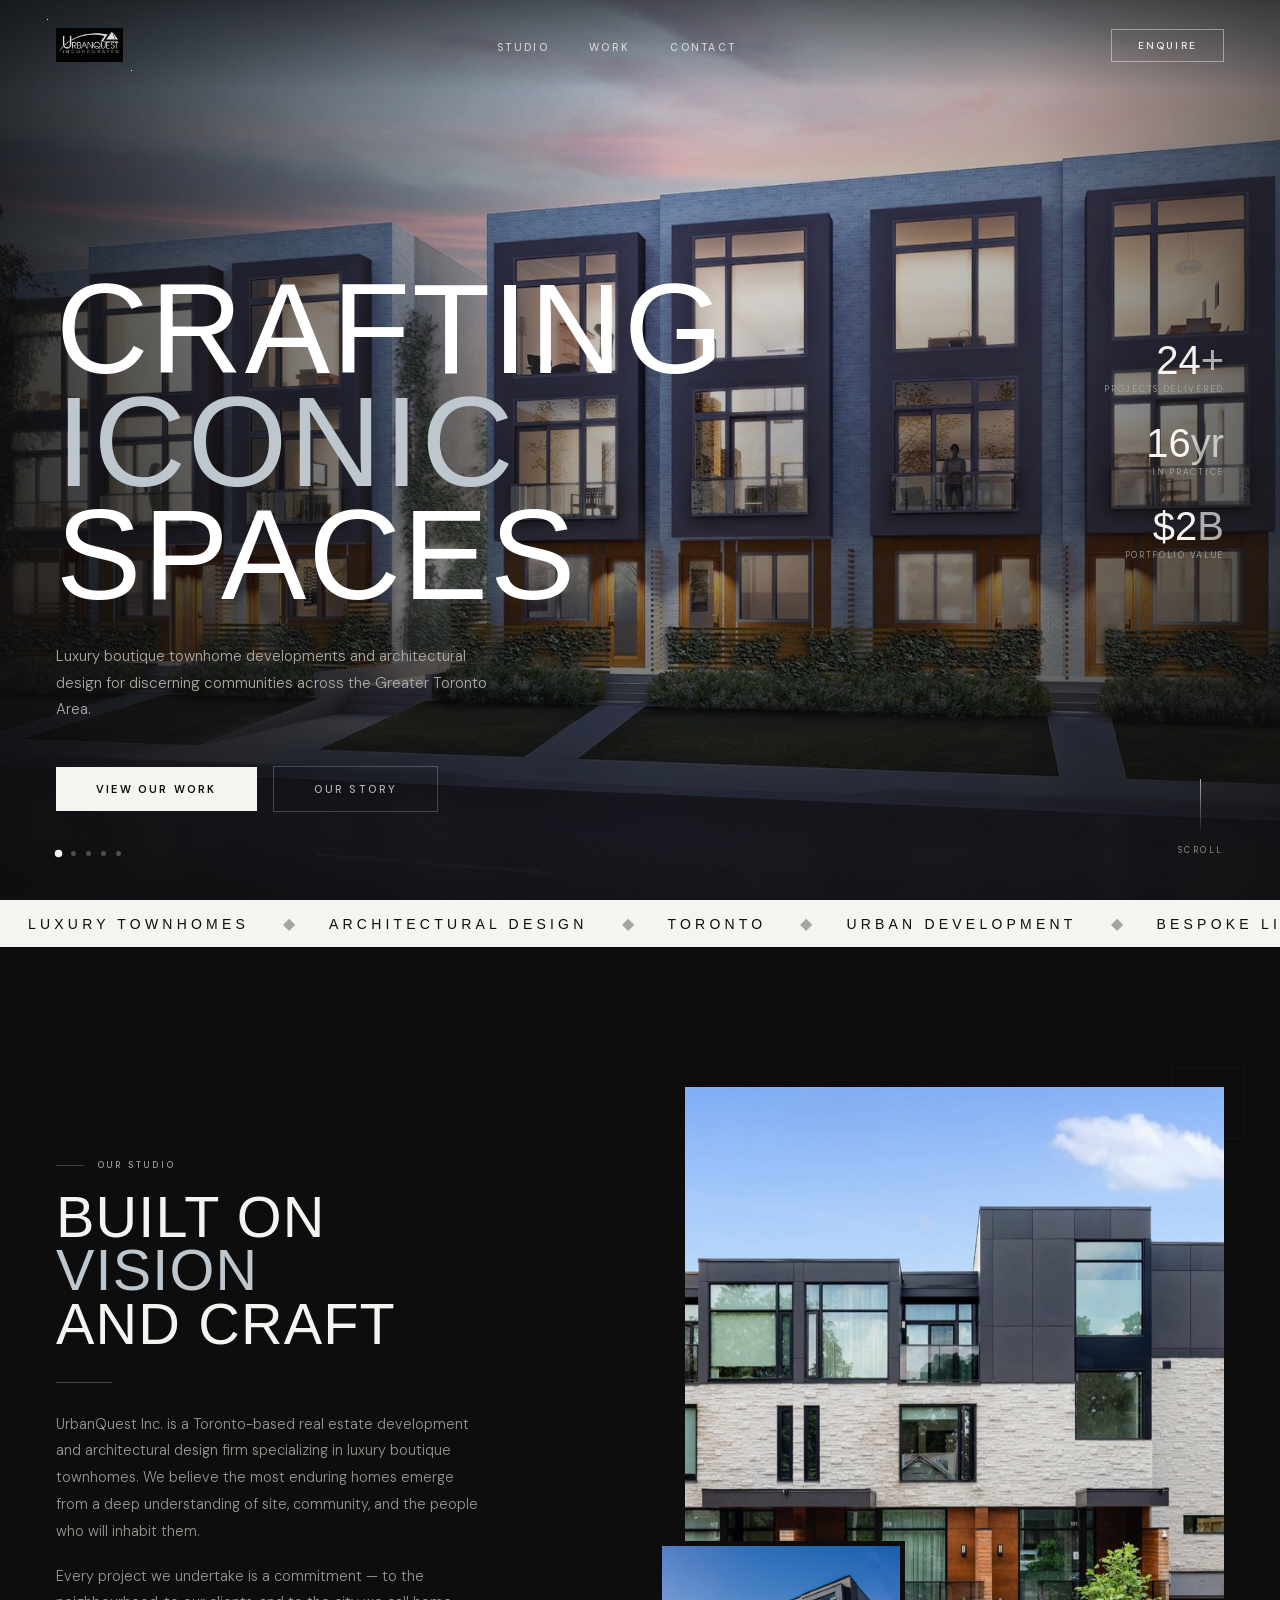
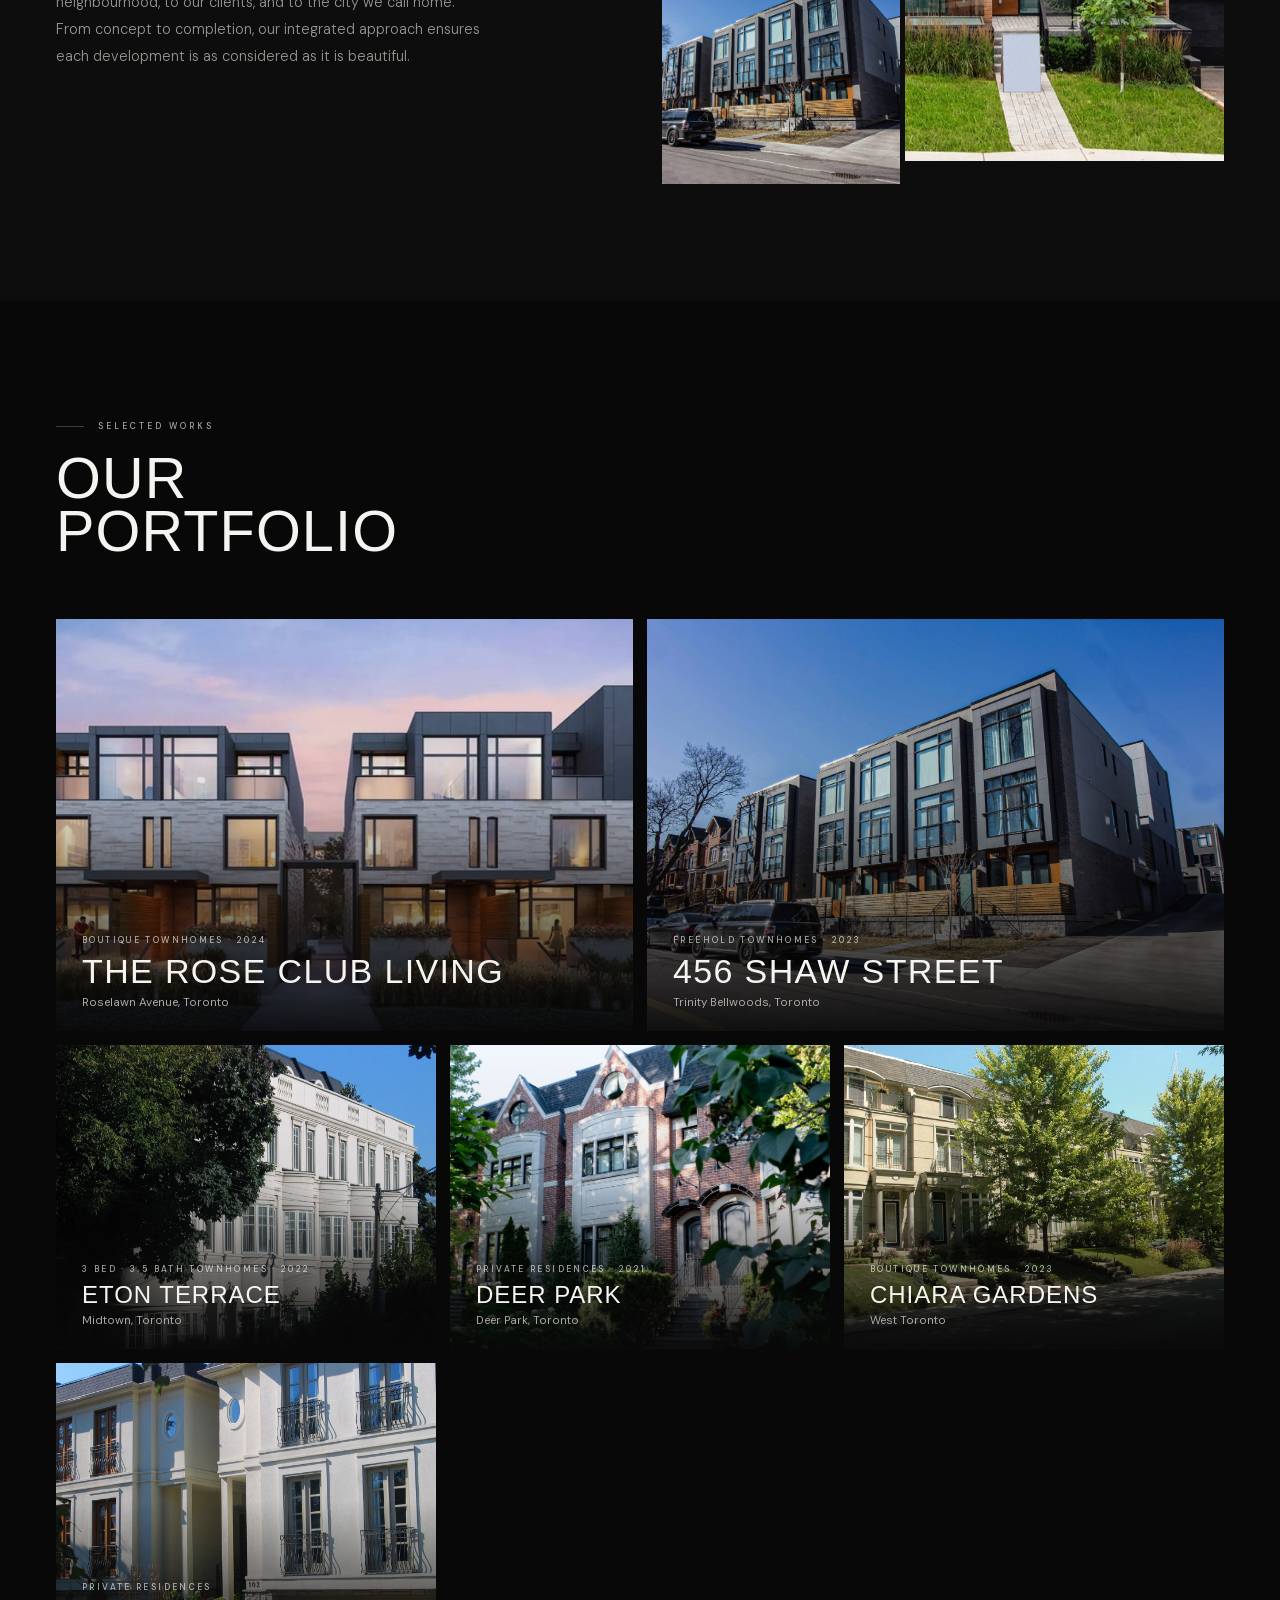
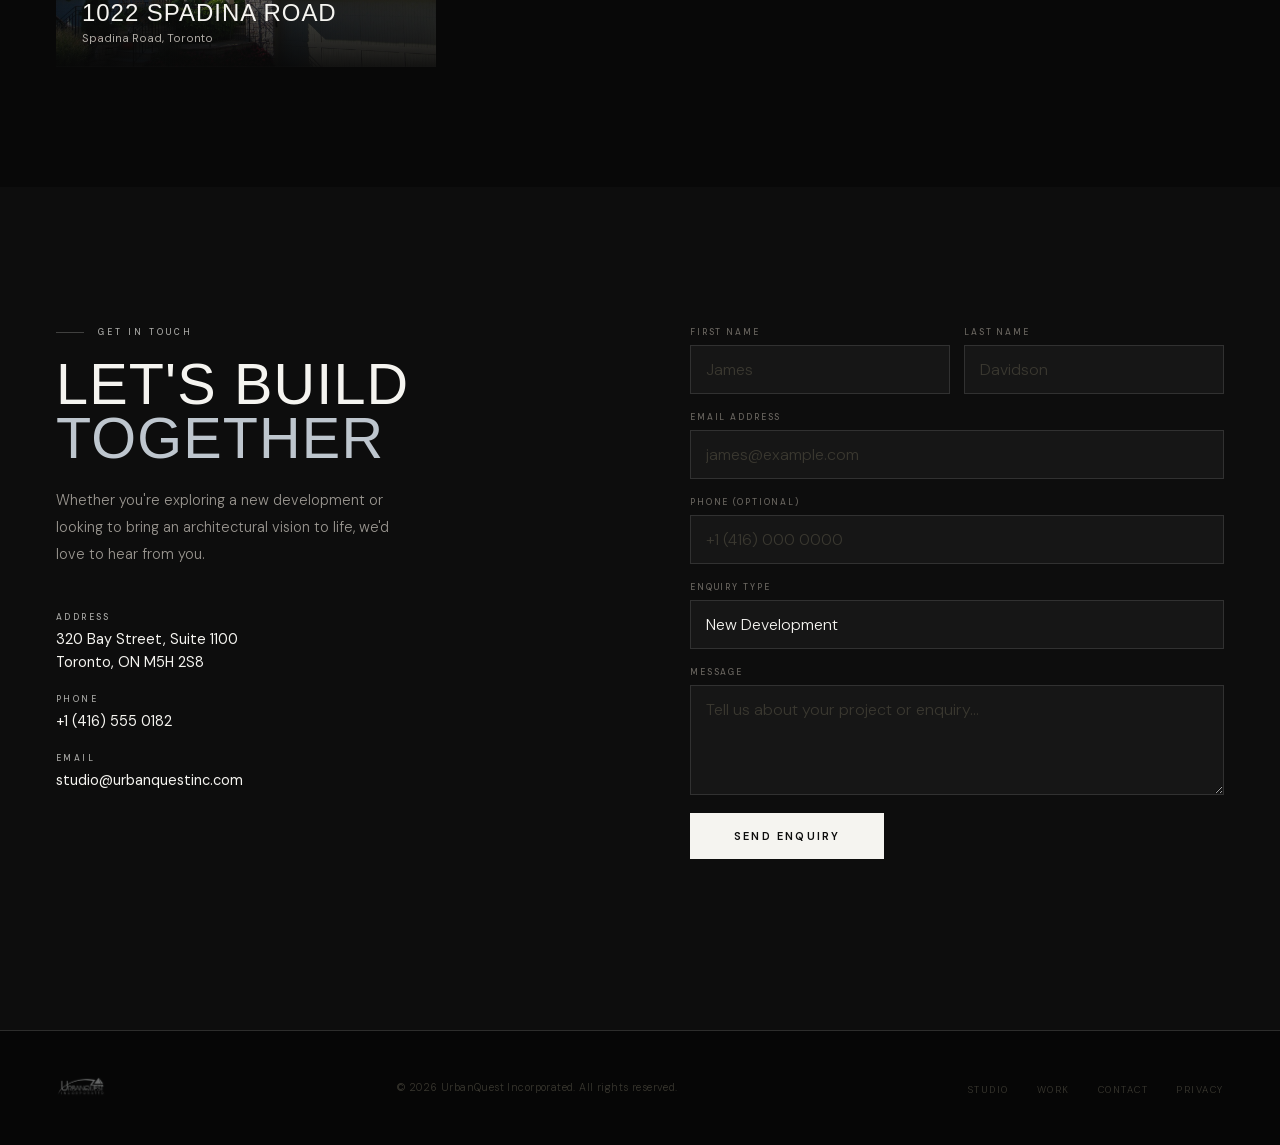
==== commit 37ca6362: "Add real project photography and update site content. Replace placeholder renders with shoot exports" ====
--- a/index.html
+++ b/index.html
@@ -41,15 +41,11 @@
 
     <!-- ── HERO ── -->
     <section id="hero">
-      <div class="hero-slides" id="heroSlides">
-        <div class="hero-slide active" style="background-image:url('assets/img/render3.png'); background-position:center 20%;"></div>
-        <div class="hero-slide" style="background-image:url('assets/img/render1.png'); background-position:center 30%;"></div>
-        <div class="hero-slide" style="background-image:url('assets/img/render2.png'); background-position:center 40%;"></div>
-      </div>
+      <!-- Slides are rendered from HERO_IMAGES in projects.js -->
+      <div class="hero-slides" id="heroSlides"></div>
       <div class="hero-overlay"></div>
 
       <div class="hero-content">
-        <div class="hero-eyebrow">Toronto, Canada · Est. 2008</div>
         <h1 class="hero-title">CRAFTING<br><span>ICONIC</span><br>SPACES</h1>
         <p class="hero-subtitle">Luxury boutique townhome developments and architectural design for discerning communities across the Greater Toronto Area.</p>
         <div class="hero-actions">
@@ -64,11 +60,8 @@
         <div class="stat-item"><div class="stat-num">$2<span>B</span></div><div class="stat-label">Portfolio Value</div></div>
       </div>
 
-      <div class="hero-dots" id="heroDots" role="tablist" aria-label="Hero images">
-        <button class="hero-dot active" data-idx="0" role="tab" aria-label="Image 1" aria-selected="true"></button>
-        <button class="hero-dot" data-idx="1" role="tab" aria-label="Image 2" aria-selected="false"></button>
-        <button class="hero-dot" data-idx="2" role="tab" aria-label="Image 3" aria-selected="false"></button>
-      </div>
+      <!-- Dots are rendered alongside the slides, from HERO_IMAGES -->
+      <div class="hero-dots" id="heroDots" role="tablist" aria-label="Hero images"></div>
 
       <div class="hero-scroll-cue" aria-hidden="true"><div class="scroll-line"></div><span>Scroll</span></div>
     </section>
@@ -89,8 +82,8 @@
           <p class="about-body reveal d3">Every project we undertake is a commitment — to the neighbourhood, to our clients, and to the city we call home. From concept to completion, our integrated approach ensures each development is as considered as it is beautiful.</p>
         </div>
         <div class="about-right reveal-right">
-          <img class="about-image-main" src="assets/img/render2.png" alt="UrbanQuest — Rose Garden Courtyard" loading="lazy">
-          <img class="about-image-accent" src="assets/img/render1.png" alt="UrbanQuest architectural rendering" loading="lazy">
+          <img class="about-image-main" src="assets/img/rose-3.jpg" alt="The Rose Club — street elevation, Roselawn Avenue" loading="lazy">
+          <img class="about-image-accent" src="assets/img/shaw-1.jpg" alt="Shaw Street townhomes" loading="lazy">
           <div class="about-geo" aria-hidden="true"></div>
         </div>
       </section>
@@ -103,7 +96,6 @@
           <div class="section-label reveal">Selected Works</div>
           <h2 class="portfolio-heading reveal d1">OUR<br>PORTFOLIO</h2>
         </div>
-        <div class="portfolio-filter reveal d2" id="portfolioFilter"></div>
       </div>
       <div class="portfolio-grid" id="portfolioGrid"></div>
     </section>
--- a/styles.css
+++ b/styles.css
@@ -59,13 +59,29 @@
     --black: #0d0d0d;
     --black-deep: #080808;
     --white: #f5f4f0;
+
+    /* ── The slate accent is reserved for ICONIC ──
+       #9ba4ad is a cool blue-grey; --white is a warm off-white. Used broadly,
+       the two hues read as a third colour fighting the black-and-white scheme.
+       So the slate now appears in exactly one place — the ICONIC line in the
+       hero — where it earns its keep as a deliberate accent.
+
+       Everywhere else, tonal steps of --white do the job the slate used to do.
+       They carry the same hierarchy without introducing a competing hue.
+       Do not reach for --accent when you want "a grey"; reach for these. */
     --accent: #9ba4ad;
     --accent-light: #bec6ce;
+
+    --label: rgba(245, 244, 240, 0.68); /* micro-labels, tags, eyebrows */
+    --label-dim: rgba(245, 244, 240, 0.42); /* tertiary text */
+    --rule: rgba(245, 244, 240, 0.22); /* hairlines, dividers, borders */
+    --rule-soft: rgba(245, 244, 240, 0.12); /* barely-there edges */
+
     --mid-grey: #4a4a4a;
     --light-grey: #aeaaa4;
     --body-grey: #9a9690;
     --faint: #3a3830;
-    --border: rgba(155, 164, 173, 0.2);
+    --border: rgba(245, 244, 240, 0.16);
 
     --font-display: 'Bebas Neue', 'Helvetica Neue', Impact, sans-serif;
     --font-body: 'DM Sans', -apple-system, BlinkMacSystemFont, sans-serif;
@@ -104,7 +120,7 @@
 }
 
 ::selection {
-    background: var(--accent);
+    background: var(--white);
     color: var(--black);
 }
 
@@ -115,12 +131,12 @@
     background: var(--black);
 }
 ::-webkit-scrollbar-thumb {
-    background: var(--accent);
+    background: var(--rule);
     border-radius: 2px;
 }
 
 :focus-visible {
-    outline: 2px solid var(--accent);
+    outline: 2px solid var(--white);
     outline-offset: 3px;
 }
 
@@ -129,7 +145,7 @@
     top: -60px;
     left: 16px;
     z-index: 300;
-    background: var(--accent);
+    background: var(--white);
     color: var(--black);
     padding: 10px 20px;
     font-size: 11px;
@@ -183,6 +199,38 @@
 .nav-logo {
     display: block;
     line-height: 0;
+    position: relative;
+}
+/* Hover: the mark grows a touch while a white stroke draws itself around it —
+   two L-shaped halves, each running its width first and its height second, so
+   they travel in opposite directions and meet at the remaining corners.
+   The 0.22s delay on `height` is what sequences it; drop it and the box just
+   scales open. */
+.nav-logo::before,
+.nav-logo::after {
+    content: '';
+    position: absolute;
+    width: 0;
+    height: 0;
+    pointer-events: none;
+    transition: width 0.22s ease, height 0.22s ease 0.22s;
+}
+.nav-logo::before {
+    top: -9px;
+    left: -9px;
+    border-top: 1px solid var(--white);
+    border-left: 1px solid var(--white);
+}
+.nav-logo::after {
+    right: -9px;
+    bottom: -9px;
+    border-right: 1px solid var(--white);
+    border-bottom: 1px solid var(--white);
+}
+.nav-logo:hover::before,
+.nav-logo:hover::after {
+    width: calc(100% + 18px);
+    height: calc(100% + 18px);
 }
 /* The logo ships as black artwork on an opaque white background (no alpha).
    invert() flips it to white-on-black, then `screen` drops the black to
@@ -191,10 +239,11 @@
     height: 34px;
     filter: invert(1);
     mix-blend-mode: screen;
-    transition: opacity 0.3s;
-}
-.nav-logo img:hover {
-    opacity: 0.65;
+    transform-origin: left center;
+    transition: transform 0.35s cubic-bezier(0.25, 0.46, 0.45, 0.94);
+}
+.nav-logo:hover img {
+    transform: scale(1.07);
 }
 
 .nav-links {
@@ -219,7 +268,7 @@
     left: 0;
     right: 0;
     height: 1px;
-    background: var(--accent);
+    background: var(--white);
     transform: scaleX(0);
     transform-origin: left;
     transition: transform 0.3s;
@@ -237,8 +286,8 @@
 
 .nav-cta {
     background: transparent;
-    border: 1px solid rgba(155, 164, 173, 0.5);
-    color: var(--accent-light);
+    border: 1px solid rgba(245, 244, 240, 0.45);
+    color: var(--white);
     padding: 9px 26px;
     font-family: var(--font-body);
     font-size: 10px;
@@ -249,9 +298,9 @@
     transition: background 0.25s, color 0.25s, border-color 0.25s;
 }
 .nav-cta:hover {
-    background: var(--accent);
+    background: var(--white);
     color: var(--black);
-    border-color: var(--accent);
+    border-color: var(--white);
 }
 
 /* Hamburger — hidden until the links collapse at 900px. */
@@ -325,7 +374,18 @@
 .hero-overlay {
     position: absolute;
     inset: 0;
-    background: linear-gradient(to top, rgba(13, 13, 13, 0.96) 0%, rgba(13, 13, 13, 0.4) 50%, rgba(13, 13, 13, 0.15) 100%);
+    /* Tuned for photography, not renders. The real shots are bright daylight
+       exteriors — pale stucco and blown-out sky — so the eyebrow, the accent
+       line of the title, and the hero stats all need more scrim than the
+       original AI renders did. Lighten these values and the top of the hero
+       loses its text. */
+    background:
+        /* Edge scrim. All hero text is edge-aligned — copy left, stats right —
+           and it sits high enough that the vertical gradient below is still
+           thin there. This darkens both margins and leaves the centre of the
+           photograph open. */
+        linear-gradient(to right, rgba(13, 13, 13, 0.8) 0%, rgba(13, 13, 13, 0.3) 30%, rgba(13, 13, 13, 0) 52%, rgba(13, 13, 13, 0.2) 80%, rgba(13, 13, 13, 0.55) 100%),
+        linear-gradient(to top, rgba(13, 13, 13, 0.82) 0%, rgba(13, 13, 13, 0.36) 38%, rgba(13, 13, 13, 0.12) 70%, rgba(13, 13, 13, 0.08) 100%);
 }
 
 .hero-content {
@@ -334,25 +394,6 @@
     padding: 0 var(--gutter) 88px;
     max-width: var(--maxw);
     width: 100%;
-}
-.hero-eyebrow {
-    font-size: 10px;
-    letter-spacing: 0.35em;
-    text-transform: uppercase;
-    color: var(--accent);
-    font-weight: 500;
-    margin-bottom: 20px;
-    display: flex;
-    align-items: center;
-    gap: 16px;
-}
-.hero-eyebrow::before {
-    content: '';
-    display: block;
-    width: 36px;
-    height: 1px;
-    background: var(--accent);
-    flex: none;
 }
 .hero-title {
     font-family: var(--font-display);
@@ -382,7 +423,7 @@
 }
 
 .btn-primary {
-    background: var(--accent);
+    background: var(--white);
     color: var(--black);
     border: none;
     padding: 15px 40px;
@@ -395,7 +436,7 @@
     transition: background 0.25s, transform 0.2s;
 }
 .btn-primary:hover {
-    background: var(--accent-light);
+    background: #ffffff;
     transform: translateY(-2px);
 }
 .btn-ghost {
@@ -414,8 +455,8 @@
     display: inline-block;
 }
 .btn-ghost:hover {
-    border-color: var(--accent);
-    color: var(--accent-light);
+    border-color: var(--white);
+    color: var(--white);
 }
 
 .hero-scroll-cue {
@@ -435,7 +476,7 @@
 .scroll-line {
     width: 1px;
     height: 56px;
-    background: linear-gradient(to bottom, var(--accent), transparent);
+    background: linear-gradient(to bottom, var(--label), transparent);
     animation: scrollPulse 2.2s ease-in-out infinite;
 }
 @keyframes scrollPulse {
@@ -469,7 +510,7 @@
     line-height: 1;
 }
 .stat-num span {
-    color: var(--accent);
+    color: var(--label);
 }
 .stat-label {
     font-size: 8.5px;
@@ -492,14 +533,14 @@
     width: 5px;
     height: 5px;
     border-radius: 50%;
-    background: rgba(155, 164, 173, 0.3);
+    background: rgba(245, 244, 240, 0.28);
     border: none;
     padding: 0;
     cursor: pointer;
     transition: background 0.3s, transform 0.3s;
 }
 .hero-dot.active {
-    background: var(--accent);
+    background: var(--white);
     transform: scale(1.5);
 }
 
@@ -508,7 +549,7 @@
     font-size: 8.5px;
     letter-spacing: 0.35em;
     text-transform: uppercase;
-    color: var(--accent);
+    color: var(--label);
     font-weight: 500;
     display: flex;
     align-items: center;
@@ -520,13 +561,13 @@
     display: block;
     width: 28px;
     height: 1px;
-    background: var(--accent);
+    background: var(--rule);
     flex: none;
 }
 
 /* ── MARQUEE ── */
 .marquee-strip {
-    background: var(--accent);
+    background: var(--white);
     padding: 13px 0;
     overflow: hidden;
     white-space: nowrap;
@@ -592,7 +633,7 @@
 .about-divider {
     width: 56px;
     height: 1px;
-    background: var(--accent);
+    background: var(--rule);
     margin: 28px 0;
     opacity: 0.6;
 }
@@ -620,7 +661,7 @@
     right: -20px;
     width: 72px;
     height: 72px;
-    border: 1px solid var(--accent);
+    border: 1px solid var(--rule-soft);
     opacity: 0.3;
 }
 
@@ -644,30 +685,6 @@
     line-height: 0.93;
     letter-spacing: 0.02em;
 }
-.portfolio-filter {
-    display: flex;
-    gap: 3px;
-    flex-wrap: wrap;
-}
-.filter-btn {
-    background: transparent;
-    border: 1px solid rgba(155, 164, 173, 0.18);
-    color: var(--light-grey);
-    padding: 7px 18px;
-    font-family: var(--font-body);
-    font-size: 9.5px;
-    letter-spacing: 0.15em;
-    text-transform: uppercase;
-    cursor: pointer;
-    transition: background 0.2s, color 0.2s, border-color 0.2s;
-}
-.filter-btn.active,
-.filter-btn:hover {
-    background: var(--accent);
-    color: var(--black);
-    border-color: var(--accent);
-}
-
 .portfolio-grid {
     display: grid;
     grid-template-columns: repeat(12, 1fr);
@@ -696,10 +713,6 @@
     grid-column: span 6;
     aspect-ratio: 7/5;
 }
-.proj-card.is-hidden {
-    display: none;
-}
-
 .proj-card-img {
     width: 100%;
     height: 100%;
@@ -743,7 +756,7 @@
     font-size: 8.5px;
     letter-spacing: 0.28em;
     text-transform: uppercase;
-    color: var(--accent);
+    color: var(--label);
     font-weight: 500;
     margin-bottom: 7px;
 }
@@ -770,7 +783,8 @@
     right: 24px;
     width: 38px;
     height: 38px;
-    border: 1px solid rgba(155, 164, 173, 0.35);
+    color: var(--white);
+    border: 1px solid var(--rule);
     display: flex;
     align-items: center;
     justify-content: center;
@@ -831,7 +845,7 @@
     font-size: 8.5px;
     letter-spacing: 0.28em;
     text-transform: uppercase;
-    color: var(--accent);
+    color: var(--label);
     font-weight: 500;
 }
 .contact-item-value {
@@ -846,7 +860,7 @@
     transition: color 0.2s;
 }
 .contact-item-value a:hover {
-    color: var(--accent);
+    color: var(--white);
 }
 
 .contact-form {
@@ -873,7 +887,7 @@
 }
 .form-input {
     background: rgba(255, 255, 255, 0.035);
-    border: 1px solid rgba(155, 164, 173, 0.18);
+    border: 1px solid var(--rule-soft);
     color: var(--white);
     padding: 13px 15px;
     font-family: var(--font-body);
@@ -890,7 +904,7 @@
     color: var(--faint);
 }
 .form-input:focus {
-    border-color: var(--accent);
+    border-color: var(--white);
 }
 .form-input:user-invalid {
     border-color: #a8574f;
@@ -903,7 +917,7 @@
     min-height: 110px;
 }
 .form-submit {
-    background: var(--accent);
+    background: var(--white);
     color: var(--black);
     border: none;
     padding: 16px 44px;
@@ -917,7 +931,7 @@
     align-self: flex-start;
 }
 .form-submit:hover:not(:disabled) {
-    background: var(--accent-light);
+    background: #ffffff;
     transform: translateY(-2px);
 }
 .form-submit:disabled {
@@ -928,7 +942,7 @@
 .form-status {
     font-size: 13px;
     letter-spacing: 0.04em;
-    color: var(--accent-light);
+    color: var(--label);
     min-height: 1em;
 }
 .form-status.error {
@@ -938,7 +952,7 @@
     display: flex;
     align-items: center;
     gap: 12px;
-    color: var(--accent-light);
+    color: var(--white);
     font-size: 13.5px;
     letter-spacing: 0.06em;
     padding-top: 8px;
@@ -984,7 +998,7 @@
     transition: color 0.2s;
 }
 .footer-links a:hover {
-    color: var(--accent);
+    color: var(--white);
 }
 
 /* ── PROJECT OVERLAY ── */
@@ -1029,6 +1043,20 @@
 .overlay-carousel-img.active {
     opacity: 1;
 }
+
+/* Per-project colour correction, opt-in via `tone` in projects.js.
+   The Chiara shoot came back cool and overcast and read as gloomy next to the
+   other projects. Correcting in CSS rather than re-encoding keeps the files on
+   disk untouched, so a properly graded set can drop in later and this comes
+   straight back out. Keep it subtle — this is a lift, not a filter. */
+.tone-warm {
+    filter: brightness(1.07) saturate(1.16) sepia(0.12) hue-rotate(-6deg);
+}
+/* No box, no fill, no blur — just the mark itself.
+   The arrow is near-black and fully opaque from the start: at lower opacity it
+   vanished entirely on the darker frames. What keeps a black glyph readable on
+   a dark photograph is the pair of light halos below — a tight one for edge
+   definition and a wide one for separation — not a panel behind it. */
 .carousel-arrow {
     position: absolute;
     top: 50%;
@@ -1036,25 +1064,24 @@
     z-index: 4;
     width: 52px;
     height: 52px;
-    background: rgba(245, 244, 240, 0);
-    border: 1px solid transparent;
+    background: none;
+    border: none;
     padding: 0;
-    color: rgba(245, 244, 240, 0.95);
+    color: #141414;
     cursor: pointer;
     display: flex;
     align-items: center;
     justify-content: center;
-    filter: drop-shadow(0 1px 6px rgba(0, 0, 0, 0.55));
-    transition: background 0.3s, border-color 0.3s, backdrop-filter 0.3s, transform 0.25s;
+    filter: drop-shadow(0 0 3px rgba(245, 244, 240, 0.95)) drop-shadow(0 0 9px rgba(245, 244, 240, 0.65));
+    transition: filter 0.25s, transform 0.25s;
 }
 .carousel-arrow svg {
-    width: 24px;
-    height: 24px;
+    width: 26px;
+    height: 26px;
+    stroke-width: 2;
 }
 .carousel-arrow:hover {
-    background: rgba(245, 244, 240, 0.08);
-    border-color: rgba(245, 244, 240, 0.22);
-    backdrop-filter: blur(8px);
+    filter: drop-shadow(0 0 4px rgba(245, 244, 240, 1)) drop-shadow(0 0 14px rgba(245, 244, 240, 0.85));
 }
 .carousel-prev {
     left: 28px;
@@ -1109,7 +1136,7 @@
     transition: background 0.3s, transform 0.3s;
 }
 .carousel-dot.active {
-    background: var(--accent);
+    background: var(--white);
     transform: scale(1.4);
 }
 /* A single-image project shows no chrome. */
@@ -1132,7 +1159,7 @@
     right: 44px;
     z-index: 201;
     background: rgba(6, 6, 6, 0.6);
-    border: 1px solid rgba(155, 164, 173, 0.25);
+    border: 1px solid var(--rule);
     color: #8a8680;
     width: 46px;
     height: 46px;
@@ -1144,14 +1171,14 @@
     transition: border-color 0.2s, color 0.2s;
 }
 .overlay-close:hover {
-    border-color: var(--accent);
-    color: var(--accent);
+    border-color: var(--white);
+    color: var(--white);
 }
 .overlay-tag {
     font-size: 8.5px;
     letter-spacing: 0.32em;
     text-transform: uppercase;
-    color: var(--accent);
+    color: var(--label);
     margin-bottom: 14px;
 }
 .overlay-title {
@@ -1176,7 +1203,7 @@
     display: block;
     width: 18px;
     height: 1px;
-    background: var(--accent);
+    background: var(--rule);
     flex: none;
 }
 .overlay-desc {
@@ -1197,7 +1224,7 @@
     font-size: 8.5px;
     letter-spacing: 0.22em;
     text-transform: uppercase;
-    color: var(--accent);
+    color: var(--label);
     margin-bottom: 5px;
 }
 .spec-value {
@@ -1350,8 +1377,8 @@
         margin-top: 12px;
     }
     .nav-links-cta a {
-        border: 1px solid rgba(155, 164, 173, 0.5);
-        color: var(--accent-light);
+        border: 1px solid rgba(245, 244, 240, 0.45);
+        color: var(--white);
         padding: 14px 34px;
         font-size: 11px;
     }
@@ -1481,10 +1508,6 @@
     .hero-title {
         font-size: clamp(48px, 15vw, 76px);
     }
-    .hero-eyebrow {
-        font-size: 9px;
-        letter-spacing: 0.28em;
-    }
     .hero-actions {
         gap: 12px;
     }
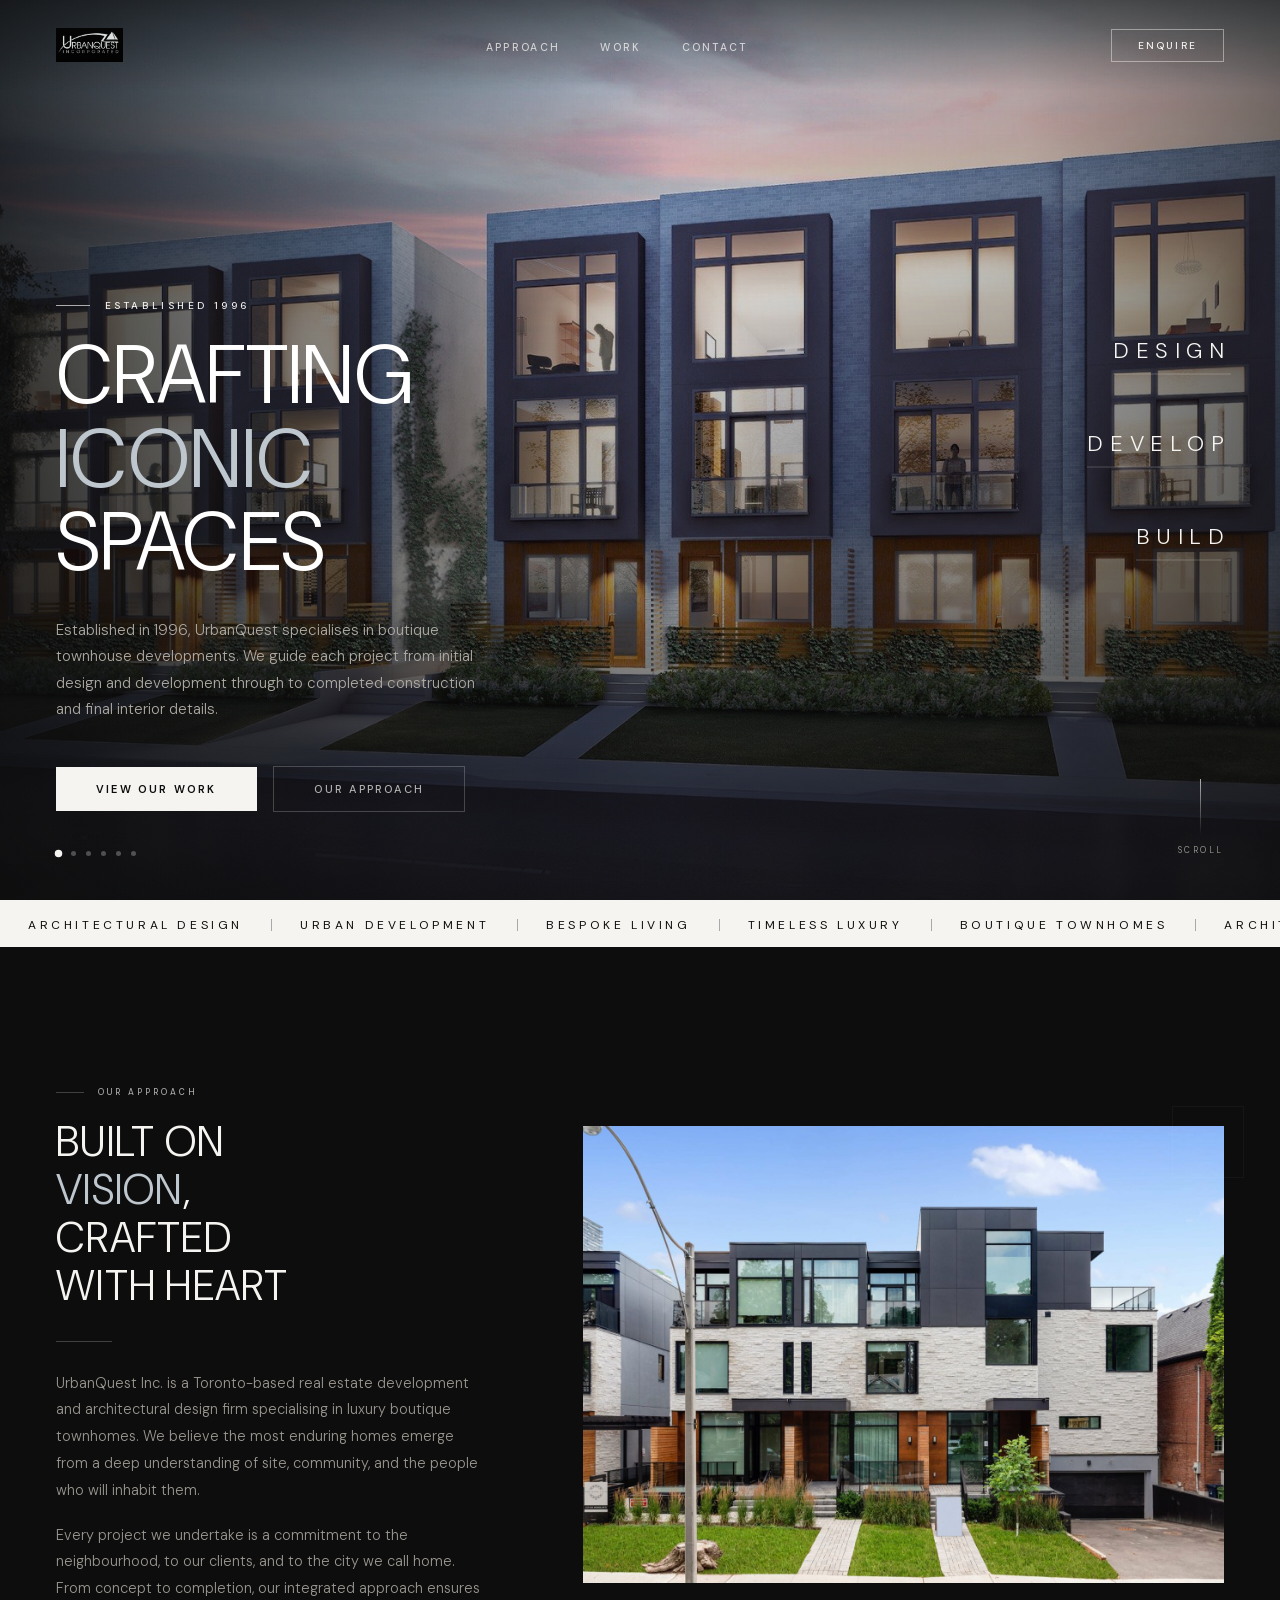
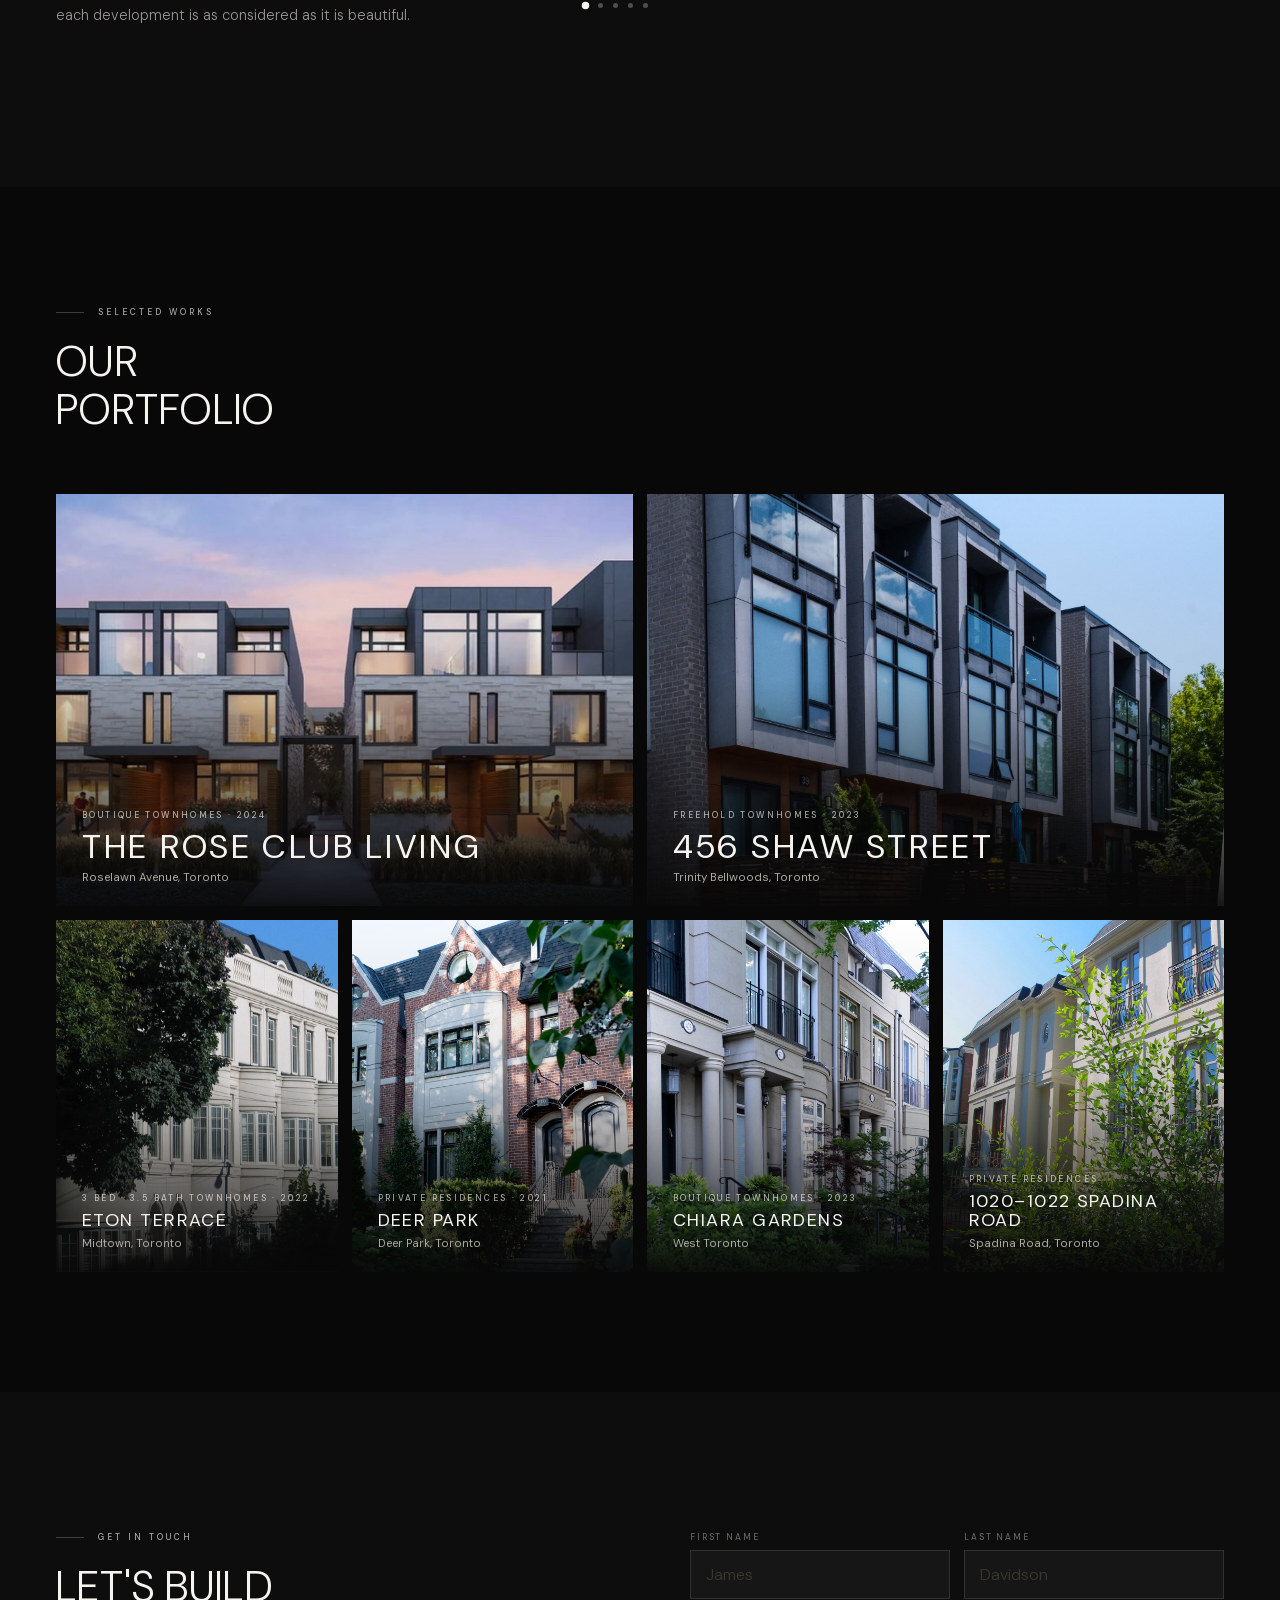
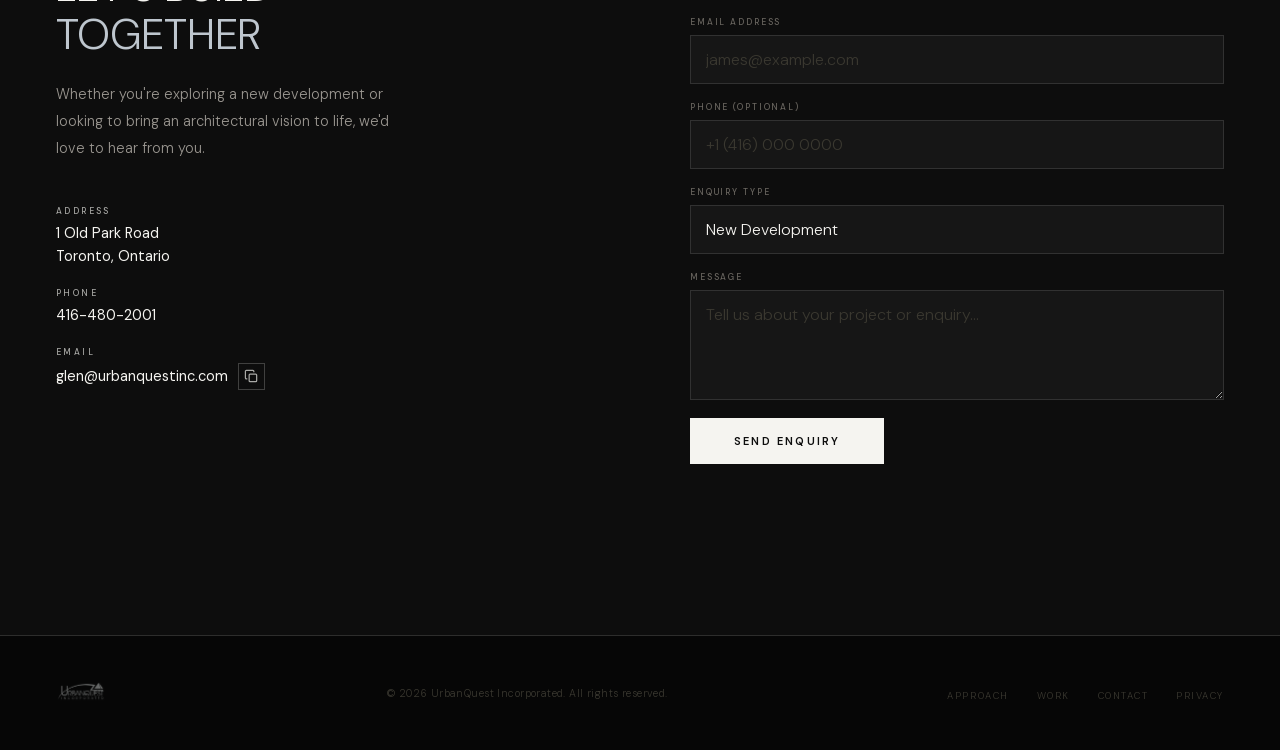
==== commit b6279b86: "Add Shaw photography, refresh typography, and rework page sections Client review pass over the whole" ====
--- a/index.html
+++ b/index.html
@@ -3,15 +3,23 @@
 <head>
   <meta charset="UTF-8">
   <meta name="viewport" content="width=device-width, initial-scale=1.0">
-  <meta name="description" content="UrbanQuest Inc. — Toronto-based real estate development and architectural design firm specializing in luxury boutique townhomes.">
+  <meta name="description" content="UrbanQuest Inc. is a Toronto-based real estate development and architectural design firm specialising in luxury boutique townhomes.">
   <meta name="theme-color" content="#0D0D0D">
 
-  <title>UrbanQuest Inc. — Architectural Development, Toronto</title>
-
-  <link rel="icon" href="assets/img/logo.png">
+  <title>UrbanQuest Inc. | Architectural Development, Toronto</title>
+
+  <!-- Square crop of the logo. logo.png is 413×210, which browsers squash to
+       fit a square favicon slot; favicon.png is the mark padded to 1:1. -->
+  <link rel="icon" href="assets/img/favicon.png">
   <link rel="preload" href="assets/fonts/bebas-neue-latin.woff2" as="font" type="font/woff2" crossorigin>
   <link rel="preload" href="assets/fonts/dm-sans-latin.woff2" as="font" type="font/woff2" crossorigin>
-  <link rel="stylesheet" href="styles.css">
+  <!-- The ?v= on this and the two scripts below is a one-time cache flush.
+       Browsers that loaded the site before .claude/serve.py started sending
+       `no-store` are holding stale copies and will not revalidate them; a
+       changed URL is the only way to replace those entries. serve.py keeps
+       everything fresh from here on, so these can be dropped once no one is
+       running an old cache. Bump the number if it ever happens again. -->
+  <link rel="stylesheet" href="styles.css?v=2">
 </head>
 <body>
 
@@ -19,12 +27,12 @@
 
   <!-- ── NAV ── -->
   <nav id="mainNav">
-    <a href="#hero" class="nav-logo" aria-label="UrbanQuest Inc. — home">
+    <a href="#hero" class="nav-logo" aria-label="UrbanQuest Inc., home">
       <img src="assets/img/logo.png" alt="UrbanQuest Inc.">
     </a>
 
     <ul class="nav-links" id="navLinks">
-      <li><a href="#about">Studio</a></li>
+      <li><a href="#about">Approach</a></li>
       <li><a href="#portfolio">Work</a></li>
       <li><a href="#contact">Contact</a></li>
       <li class="nav-links-cta"><a href="#contact">Enquire</a></li>
@@ -46,18 +54,19 @@
       <div class="hero-overlay"></div>
 
       <div class="hero-content">
+        <div class="hero-established">Established 1996</div>
         <h1 class="hero-title">CRAFTING<br><span>ICONIC</span><br>SPACES</h1>
-        <p class="hero-subtitle">Luxury boutique townhome developments and architectural design for discerning communities across the Greater Toronto Area.</p>
+        <p class="hero-subtitle">Established in 1996, UrbanQuest specialises in boutique townhouse developments. We guide each project from initial design and development through to completed construction and final interior details.</p>
         <div class="hero-actions">
           <button class="btn-primary" id="heroWorkBtn">View Our Work</button>
-          <a href="#about" class="btn-ghost">Our Story</a>
-        </div>
-      </div>
-
-      <div class="hero-stats" id="heroStats">
-        <div class="stat-item"><div class="stat-num">24<span>+</span></div><div class="stat-label">Projects Delivered</div></div>
-        <div class="stat-item"><div class="stat-num">16<span>yr</span></div><div class="stat-label">In Practice</div></div>
-        <div class="stat-item"><div class="stat-num">$2<span>B</span></div><div class="stat-label">Portfolio Value</div></div>
+          <a href="#about" class="btn-ghost">Our Approach</a>
+        </div>
+      </div>
+
+      <!-- Replaces the old three-figure KPI block. Those numbers were never
+           verified; this states what the firm does instead of claiming scale. -->
+      <div class="hero-discipline" id="heroDiscipline">
+        <span>Design</span><span>Develop</span><span>Build</span>
       </div>
 
       <!-- Dots are rendered alongside the slides, from HERO_IMAGES -->
@@ -75,15 +84,19 @@
     <div class="about-outer">
       <section id="about">
         <div class="about-left">
-          <div class="section-label reveal">Our Studio</div>
-          <h2 class="about-heading reveal d1">BUILT ON<br><em>VISION</em><br>AND CRAFT</h2>
+          <div class="section-label reveal">Our Approach</div>
+          <h2 class="about-heading reveal d1">BUILT ON<br><em>VISION</em>,<br>CRAFTED<br>WITH HEART</h2>
           <div class="about-divider reveal d2"></div>
-          <p class="about-body reveal d2">UrbanQuest Inc. is a Toronto-based real estate development and architectural design firm specializing in luxury boutique townhomes. We believe the most enduring homes emerge from a deep understanding of site, community, and the people who will inhabit them.</p>
-          <p class="about-body reveal d3">Every project we undertake is a commitment — to the neighbourhood, to our clients, and to the city we call home. From concept to completion, our integrated approach ensures each development is as considered as it is beautiful.</p>
+          <p class="about-body reveal d2">UrbanQuest Inc. is a Toronto-based real estate development and architectural design firm specialising in luxury boutique townhomes. We believe the most enduring homes emerge from a deep understanding of site, community, and the people who will inhabit them.</p>
+          <p class="about-body reveal d3">Every project we undertake is a commitment to the neighbourhood, to our clients, and to the city we call home. From concept to completion, our integrated approach ensures each development is as considered as it is beautiful.</p>
         </div>
         <div class="about-right reveal-right">
-          <img class="about-image-main" src="assets/img/rose-3.jpg" alt="The Rose Club — street elevation, Roselawn Avenue" loading="lazy">
-          <img class="about-image-accent" src="assets/img/shaw-1.jpg" alt="Shaw Street townhomes" loading="lazy">
+          <!-- Slides come from APPROACH_IMAGES in projects.js, which is kept
+               disjoint from HERO_IMAGES so the two slideshows never show the
+               same frame. -->
+          <div class="about-slides" id="aboutSlides"></div>
+          <!-- Dots are rendered alongside the slides, from APPROACH_IMAGES -->
+          <div class="about-dots" id="aboutDots" role="tablist" aria-label="Approach images"></div>
           <div class="about-geo" aria-hidden="true"></div>
         </div>
       </section>
@@ -110,15 +123,26 @@
           <div class="contact-details">
             <div class="contact-item reveal d2">
               <span class="contact-item-label">Address</span>
-              <span class="contact-item-value">320 Bay Street, Suite 1100<br>Toronto, ON M5H 2S8</span>
+              <span class="contact-item-value">1 Old Park Road<br>Toronto, Ontario</span>
             </div>
             <div class="contact-item reveal d3">
               <span class="contact-item-label">Phone</span>
-              <span class="contact-item-value"><a href="tel:+14165550182">+1 (416) 555 0182</a></span>
+              <span class="contact-item-value"><a href="tel:+14164802001">416-480-2001</a></span>
             </div>
             <div class="contact-item reveal d3">
               <span class="contact-item-label">Email</span>
-              <span class="contact-item-value"><a href="mailto:studio@urbanquestinc.com">studio@urbanquestinc.com</a></span>
+              <span class="contact-item-value contact-email">
+                <a href="mailto:glen@urbanquestinc.com" id="contactEmail">glen@urbanquestinc.com</a>
+                <button type="button" class="copy-btn" id="copyEmailBtn" aria-label="Copy email address">
+                  <svg width="15" height="15" viewBox="0 0 16 16" fill="none" stroke="currentColor" stroke-width="1.3" aria-hidden="true">
+                    <rect x="5.5" y="5.5" width="8" height="8" rx="1"/>
+                    <path d="M10.5 3.5v-1a1 1 0 0 0-1-1h-7a1 1 0 0 0-1 1v7a1 1 0 0 0 1 1h1"/>
+                  </svg>
+                </button>
+                <!-- Filled and shown by app.js, then faded out. role="status"
+                     so the confirmation is announced, not just seen. -->
+                <span class="copy-toast" id="copyToast" role="status" aria-live="polite"></span>
+              </span>
             </div>
           </div>
         </div>
@@ -171,7 +195,7 @@
     <div class="footer-logo"><img src="assets/img/logo.png" alt="UrbanQuest Inc." loading="lazy"></div>
     <span class="footer-copy">© 2026 UrbanQuest Incorporated. All rights reserved.</span>
     <ul class="footer-links">
-      <li><a href="#about">Studio</a></li>
+      <li><a href="#about">Approach</a></li>
       <li><a href="#portfolio">Work</a></li>
       <li><a href="#contact">Contact</a></li>
       <li><a href="#">Privacy</a></li>
@@ -203,7 +227,6 @@
         <p class="overlay-desc" id="overlayDesc"></p>
         <div class="overlay-specs">
           <div><div class="spec-label">Units</div><div class="spec-value"><span id="specUnits"></span> <small>residences</small></div></div>
-          <div><div class="spec-label">Size Range</div><div class="spec-value"><span id="specSqft"></span> <small>sq ft</small></div></div>
           <div><div class="spec-label">Status</div><div class="spec-value" id="specStatus"></div></div>
           <div><div class="spec-label">Year</div><div class="spec-value" id="specYear"></div></div>
         </div>
@@ -212,7 +235,7 @@
     <button class="overlay-close" id="overlayClose" aria-label="Close project">✕</button>
   </div>
 
-  <script src="projects.js"></script>
-  <script src="app.js"></script>
+  <script src="projects.js?v=2"></script>
+  <script src="app.js?v=2"></script>
 </body>
 </html>
--- a/styles.css
+++ b/styles.css
@@ -83,7 +83,14 @@
     --faint: #3a3830;
     --border: rgba(245, 244, 240, 0.16);
 
-    --font-display: 'Bebas Neue', 'Helvetica Neue', Impact, sans-serif;
+    /* Display and body are the same family, separated by weight, size, and
+       tracking rather than by typeface. Bebas Neue was condensed and heavy —
+       the client read it as brutalist. DM Sans at 300 with open letter-spacing
+       keeps the modern, clean register but sits lighter and more architectural.
+       It is a variable font (300-600), already self-hosted, so the lighter
+       display weight costs no extra request. Bebas is still loaded for now;
+       drop its two @font-face blocks and .woff2 files once this is settled. */
+    --font-display: 'DM Sans', 'Helvetica Neue', Helvetica, Arial, sans-serif;
     --font-body: 'DM Sans', -apple-system, BlinkMacSystemFont, sans-serif;
 
     /* Single knob for horizontal rhythm — every section inherits it. */
@@ -213,7 +220,11 @@
     width: 0;
     height: 0;
     pointer-events: none;
-    transition: width 0.22s ease, height 0.22s ease 0.22s;
+    /* At zero size the two 1px borders still paint — they showed as a pair of
+       dots at opposite corners of the mark. Held at opacity 0 until hover so
+       nothing is visible until the stroke actually draws. */
+    opacity: 0;
+    transition: width 0.22s ease, height 0.22s ease 0.22s, opacity 0.12s ease 0.1s;
 }
 .nav-logo::before {
     top: -9px;
@@ -231,6 +242,9 @@
 .nav-logo:hover::after {
     width: calc(100% + 18px);
     height: calc(100% + 18px);
+    opacity: 1;
+    /* No delay on the way in, so the stroke is visible as it draws. */
+    transition: width 0.22s ease, height 0.22s ease 0.22s, opacity 0.1s ease;
 }
 /* The logo ships as black artwork on an opaque white background (no alpha).
    invert() flips it to white-on-black, then `screen` drops the black to
@@ -239,7 +253,11 @@
     height: 34px;
     filter: invert(1);
     mix-blend-mode: screen;
-    transform-origin: left center;
+    /* Must stay `center`. The stroke rectangle is drawn from the anchor box,
+       which `transform` does not resize — so scaling from `left center` grew
+       the mark rightward only and left it sitting off-centre inside the box.
+       Scaling about the centre keeps the two concentric. */
+    transform-origin: center;
     transition: transform 0.35s cubic-bezier(0.25, 0.46, 0.45, 0.94);
 }
 .nav-logo:hover img {
@@ -395,12 +413,14 @@
     max-width: var(--maxw);
     width: 100%;
 }
+/* Sizes here are set for DM Sans, which is far wider than the condensed face
+   this replaced — the same pixel value would run a third wider on the page. */
 .hero-title {
     font-family: var(--font-display);
-    font-size: clamp(58px, 10vw, 156px);
-    font-weight: 400;
-    line-height: 0.88;
-    letter-spacing: 0.015em;
+    font-size: clamp(40px, 6.4vw, 96px);
+    font-weight: 300;
+    line-height: 1.02;
+    letter-spacing: 0.005em;
     color: #fff;
     margin-bottom: 32px;
 }
@@ -489,7 +509,31 @@
     }
 }
 
-.hero-stats {
+/* Sits above the hero title. Deliberately quiet — it dates the practice
+   without competing with the display type underneath. */
+.hero-established {
+    font-size: 10px;
+    letter-spacing: 0.34em;
+    text-transform: uppercase;
+    color: var(--white);
+    font-weight: 500;
+    margin-bottom: 22px;
+    display: flex;
+    align-items: center;
+    gap: 15px;
+}
+.hero-established::before {
+    content: '';
+    display: block;
+    width: 34px;
+    height: 1px;
+    background: var(--label);
+    flex: none;
+}
+
+/* Replaces the old KPI column in the same slot on the right rail. Three words
+   rather than three figures, so nothing here needs verifying. */
+.hero-discipline {
     position: absolute;
     top: 50%;
     right: var(--gutter);
@@ -497,27 +541,27 @@
     z-index: 2;
     display: flex;
     flex-direction: column;
-    gap: 28px;
+    align-items: flex-end;
+    gap: 58px;
     transition: opacity 0.3s;
 }
-.stat-item {
+/* Each word sits on its own hairline. The rule is the full width of the word
+   plus its padding, so the three stack into a small ruled column. */
+.hero-discipline span {
+    font-family: var(--font-display);
+    font-size: 22px;
+    font-weight: 300;
+    line-height: 1;
+    letter-spacing: 0.3em;
+    /* Tracking adds a trailing gap after the last letter; pull it back so the
+       text sits flush with the right edge of its rule. */
+    margin-right: -0.3em;
+    text-transform: uppercase;
+    color: var(--white);
+    display: block;
     text-align: right;
-}
-.stat-num {
-    font-family: var(--font-display);
-    font-size: 40px;
-    color: var(--white);
-    line-height: 1;
-}
-.stat-num span {
-    color: var(--label);
-}
-.stat-label {
-    font-size: 8.5px;
-    letter-spacing: 0.2em;
-    text-transform: uppercase;
-    color: var(--light-grey);
-    margin-top: 4px;
+    padding-bottom: 12px;
+    border-bottom: 1px solid var(--rule);
 }
 
 .hero-dots {
@@ -578,14 +622,24 @@
 }
 .marquee-item {
     font-family: var(--font-display);
-    font-size: 14px;
+    font-size: 12px;
+    font-weight: 400;
     letter-spacing: 0.3em;
     color: var(--black);
     padding: 0 28px;
 }
+/* A drawn hairline, not a glyph. The diamond this replaced was the only
+   ornamental mark on the site; a thin vertical rule matches the hairlines
+   already used for the discipline rail, the about divider, and the nav edge.
+   Sized in em so it tracks the marquee's own font-size across breakpoints. */
 .marquee-dot {
-    color: rgba(13, 13, 13, 0.35);
-    padding: 0 6px;
+    display: inline-block;
+    width: 1px;
+    height: 12px;
+    /* Sits the rule on the cap-height of the words beside it rather than on
+       the baseline. */
+    vertical-align: -0.1em;
+    background: rgba(13, 13, 13, 0.32);
 }
 @keyframes marquee {
     0% {
@@ -600,21 +654,34 @@
 .about-outer {
     background: var(--black);
 }
+/* Both columns are centred on the same axis: `align-items: center` balances
+   them vertically, and the text column is a centred block of its own so the
+   copy sits against the image rather than drifting to the far left of a
+   half-width column. `justify-items` keeps the pair centred in the grid. */
+/* Text holds the left gutter, image holds the right, and the space between
+   them is the gap plus whatever the copy does not use. The two are no longer
+   centred against each other on purpose: the run of white space through the
+   middle is what separates the reading column from the photography. */
 #about {
     padding: 140px var(--gutter);
     display: grid;
-    grid-template-columns: 1fr 1fr;
-    gap: 90px;
+    grid-template-columns: minmax(0, 0.8fr) minmax(0, 1.2fr);
+    gap: 100px;
     align-items: center;
     max-width: var(--maxw);
     margin: 0 auto;
 }
+.about-left {
+    width: 100%;
+    max-width: 440px;
+    justify-self: start;
+}
 .about-heading {
     font-family: var(--font-display);
-    font-size: clamp(46px, 4.5vw, 76px);
-    font-weight: 400;
-    line-height: 0.93;
-    letter-spacing: 0.02em;
+    font-size: clamp(32px, 3.3vw, 54px);
+    font-weight: 300;
+    line-height: 1.14;
+    letter-spacing: 0.03em;
     color: var(--white);
     margin-bottom: 30px;
 }
@@ -639,21 +706,59 @@
 }
 .about-right {
     position: relative;
-}
-.about-image-main {
     width: 100%;
-    aspect-ratio: 4/5;
+    justify-self: end;
+}
+/* Slides stack on top of each other, so the wrapper carries the box and the
+   images fill it absolutely. 3:2 because every frame in APPROACH_IMAGES is a
+   ~1.5 landscape: at 1:1 they were cropped hard at the sides, and the strip of
+   bright pavement left along the bottom edge read as a pale line against the
+   black page.
+
+   7/5 rather than a true 3/2: the three elevations are ~1.5 and the Shaw entry
+   detail is 1.33, so this sits between them and no frame loses more than about
+   5% to the crop. */
+.about-slides {
+    position: relative;
+    width: 100%;
+    aspect-ratio: 7/5;
+    overflow: hidden;
+}
+.about-slide {
+    position: absolute;
+    inset: 0;
+    width: 100%;
+    height: 100%;
     object-fit: cover;
     display: block;
-}
-.about-image-accent {
-    position: absolute;
-    bottom: -28px;
-    left: -28px;
-    width: 46%;
-    aspect-ratio: 1;
-    object-fit: cover;
-    border: 5px solid var(--black);
+    opacity: 0;
+    transition: opacity 1.1s ease;
+}
+.about-slide.active {
+    opacity: 1;
+}
+/* Same dots as the hero, sat under the frame rather than over it — the
+   photography here runs edge to edge and an overlaid control would land on
+   the image itself. */
+.about-dots {
+    display: flex;
+    gap: 10px;
+    align-items: center;
+    margin-top: 20px;
+}
+.about-dot {
+    width: 5px;
+    height: 5px;
+    border-radius: 50%;
+    background: rgba(245, 244, 240, 0.28);
+    border: none;
+    padding: 0;
+    cursor: pointer;
+    transition: background 0.3s, transform 0.3s;
+}
+.about-dot.active {
+    background: var(--white);
+    transform: scale(1.5);
 }
 .about-geo {
     position: absolute;
@@ -680,10 +785,10 @@
 }
 .portfolio-heading {
     font-family: var(--font-display);
-    font-size: clamp(46px, 4.5vw, 76px);
-    font-weight: 400;
-    line-height: 0.93;
-    letter-spacing: 0.02em;
+    font-size: clamp(32px, 3.3vw, 54px);
+    font-weight: 300;
+    line-height: 1.14;
+    letter-spacing: 0.03em;
 }
 .portfolio-grid {
     display: grid;
@@ -693,15 +798,17 @@
     margin: 0 auto;
 }
 
-/* Editorial rhythm: two wide cards, then a row of three. Aspect ratios (not
-   fixed pixel heights) so the composition survives every viewport width. */
+/* Editorial rhythm: two wide cards, then the remaining four in one row.
+   span 3 (not 4) is what puts all four on that row — at span 4 the sixth
+   project dropped onto a line of its own. Aspect ratios rather than fixed
+   pixel heights, so the composition survives every viewport width. */
 .proj-card {
     position: relative;
     overflow: hidden;
     cursor: pointer;
     background: #111;
-    grid-column: span 4;
-    aspect-ratio: 5/4;
+    grid-column: span 3;
+    aspect-ratio: 4/5;
     border: none;
     padding: 0;
     text-align: left;
@@ -762,8 +869,9 @@
 }
 .proj-name {
     font-family: var(--font-display);
-    font-size: 24px;
-    letter-spacing: 0.04em;
+    font-size: 18px;
+    font-weight: 400;
+    letter-spacing: 0.08em;
     color: var(--white);
     margin-bottom: 5px;
     line-height: 1.1;
@@ -813,10 +921,10 @@
 }
 .contact-heading {
     font-family: var(--font-display);
-    font-size: clamp(46px, 4.5vw, 76px);
-    font-weight: 400;
-    line-height: 0.93;
-    letter-spacing: 0.02em;
+    font-size: clamp(32px, 3.3vw, 54px);
+    font-weight: 300;
+    line-height: 1.14;
+    letter-spacing: 0.03em;
     margin-bottom: 22px;
 }
 .contact-heading em {
@@ -861,6 +969,49 @@
 }
 .contact-item-value a:hover {
     color: var(--white);
+}
+
+/* ── COPY EMAIL ── */
+.contact-email {
+    display: flex;
+    align-items: center;
+    gap: 10px;
+    /* Anchors the toast, which is positioned against this row. */
+    position: relative;
+}
+.copy-btn {
+    background: none;
+    border: 1px solid var(--rule);
+    padding: 5px;
+    line-height: 0;
+    color: var(--label);
+    cursor: pointer;
+    flex: none;
+    transition: color 0.2s, border-color 0.2s;
+}
+.copy-btn:hover,
+.copy-btn:focus-visible {
+    color: var(--white);
+    border-color: rgba(245, 244, 240, 0.45);
+}
+/* Sits beside the button and fades out on its own; `visibility` rides the
+   same transition so a hidden toast cannot be read out or clicked. */
+.copy-toast {
+    font-size: 10px;
+    letter-spacing: 0.18em;
+    text-transform: uppercase;
+    color: var(--label);
+    white-space: nowrap;
+    opacity: 0;
+    visibility: hidden;
+    transform: translateX(-4px);
+    transition: opacity 0.45s ease, transform 0.45s ease, visibility 0s linear 0.45s;
+}
+.copy-toast.show {
+    opacity: 1;
+    visibility: visible;
+    transform: translateX(0);
+    transition: opacity 0.18s ease, transform 0.18s ease, visibility 0s;
 }
 
 .contact-form {
@@ -1050,13 +1201,21 @@
    disk untouched, so a properly graded set can drop in later and this comes
    straight back out. Keep it subtle — this is a lift, not a filter. */
 .tone-warm {
-    filter: brightness(1.07) saturate(1.16) sepia(0.12) hue-rotate(-6deg);
+    /* The sepia + hue-rotate this used to carry pulled everything toward
+       yellow, which cancelled the blue now baked into the Chiara skies. Left
+       as a plain brightness/saturation lift so the two corrections agree. */
+    filter: brightness(1.05) saturate(1.12);
 }
 /* No box, no fill, no blur — just the mark itself.
    The arrow is near-black and fully opaque from the start: at lower opacity it
    vanished entirely on the darker frames. What keeps a black glyph readable on
-   a dark photograph is the pair of light halos below — a tight one for edge
-   definition and a wide one for separation — not a panel behind it. */
+   a dark photograph is the black edge below, not a panel behind it.
+
+   The four drop-shadows are offsets at zero blur, one per direction, which
+   traces a hard outline around the glyph rather than the soft halo this used
+   to have. They are declared at low alpha rather than omitted so the hover
+   state interpolates — a filter list can only animate into another list with
+   the same number of entries; going from `none` would snap. */
 .carousel-arrow {
     position: absolute;
     top: 50%;
@@ -1067,21 +1226,31 @@
     background: none;
     border: none;
     padding: 0;
-    color: #141414;
+    color: var(--white);
     cursor: pointer;
     display: flex;
     align-items: center;
     justify-content: center;
-    filter: drop-shadow(0 0 3px rgba(245, 244, 240, 0.95)) drop-shadow(0 0 9px rgba(245, 244, 240, 0.65));
-    transition: filter 0.25s, transform 0.25s;
+    filter:
+        drop-shadow(1px 0 0 rgba(8, 8, 8, 0.45))
+        drop-shadow(-1px 0 0 rgba(8, 8, 8, 0.45))
+        drop-shadow(0 1px 0 rgba(8, 8, 8, 0.45))
+        drop-shadow(0 -1px 0 rgba(8, 8, 8, 0.45));
+    transition: filter 0.28s ease, transform 0.25s ease;
 }
 .carousel-arrow svg {
     width: 26px;
     height: 26px;
     stroke-width: 2;
 }
-.carousel-arrow:hover {
-    filter: drop-shadow(0 0 4px rgba(245, 244, 240, 1)) drop-shadow(0 0 14px rgba(245, 244, 240, 0.85));
+/* Hover thickens the outline to a full black stroke. */
+.carousel-arrow:hover,
+.carousel-arrow:focus-visible {
+    filter:
+        drop-shadow(1.5px 0 0 rgba(8, 8, 8, 0.95))
+        drop-shadow(-1.5px 0 0 rgba(8, 8, 8, 0.95))
+        drop-shadow(0 1.5px 0 rgba(8, 8, 8, 0.95))
+        drop-shadow(0 -1.5px 0 rgba(8, 8, 8, 0.95));
 }
 .carousel-prev {
     left: 28px;
@@ -1104,8 +1273,9 @@
     align-items: center;
     gap: 12px;
     font-family: var(--font-display);
-    font-size: 18px;
-    letter-spacing: 0.1em;
+    font-size: 13px;
+    font-weight: 400;
+    letter-spacing: 0.16em;
     color: var(--white);
     background: rgba(13, 13, 13, 0.4);
     backdrop-filter: blur(10px);
@@ -1183,10 +1353,10 @@
 }
 .overlay-title {
     font-family: var(--font-display);
-    font-size: clamp(40px, 4vw, 68px);
-    font-weight: 400;
-    line-height: 0.93;
-    letter-spacing: 0.02em;
+    font-size: clamp(26px, 2.7vw, 44px);
+    font-weight: 300;
+    line-height: 1.14;
+    letter-spacing: 0.03em;
     color: var(--white);
     margin-bottom: 10px;
 }
@@ -1292,8 +1462,8 @@
         gap: 60px;
         padding: 110px var(--gutter);
     }
-    /* Stats would collide with the hero title once the column narrows. */
-    .hero-stats {
+    /* The right rail would collide with the hero title once it narrows. */
+    .hero-discipline {
         display: none !important;
     }
 }
@@ -1418,18 +1588,11 @@
     .about-body {
         max-width: none;
     }
-    /* The offset accent image needs room once it is no longer beside text. */
     .about-right {
         margin-bottom: 28px;
     }
     .about-image-main {
         aspect-ratio: 3/4;
-    }
-    .about-image-accent {
-        bottom: -20px;
-        left: -12px;
-        width: 40%;
-        border-width: 4px;
     }
     .about-geo {
         top: -12px;
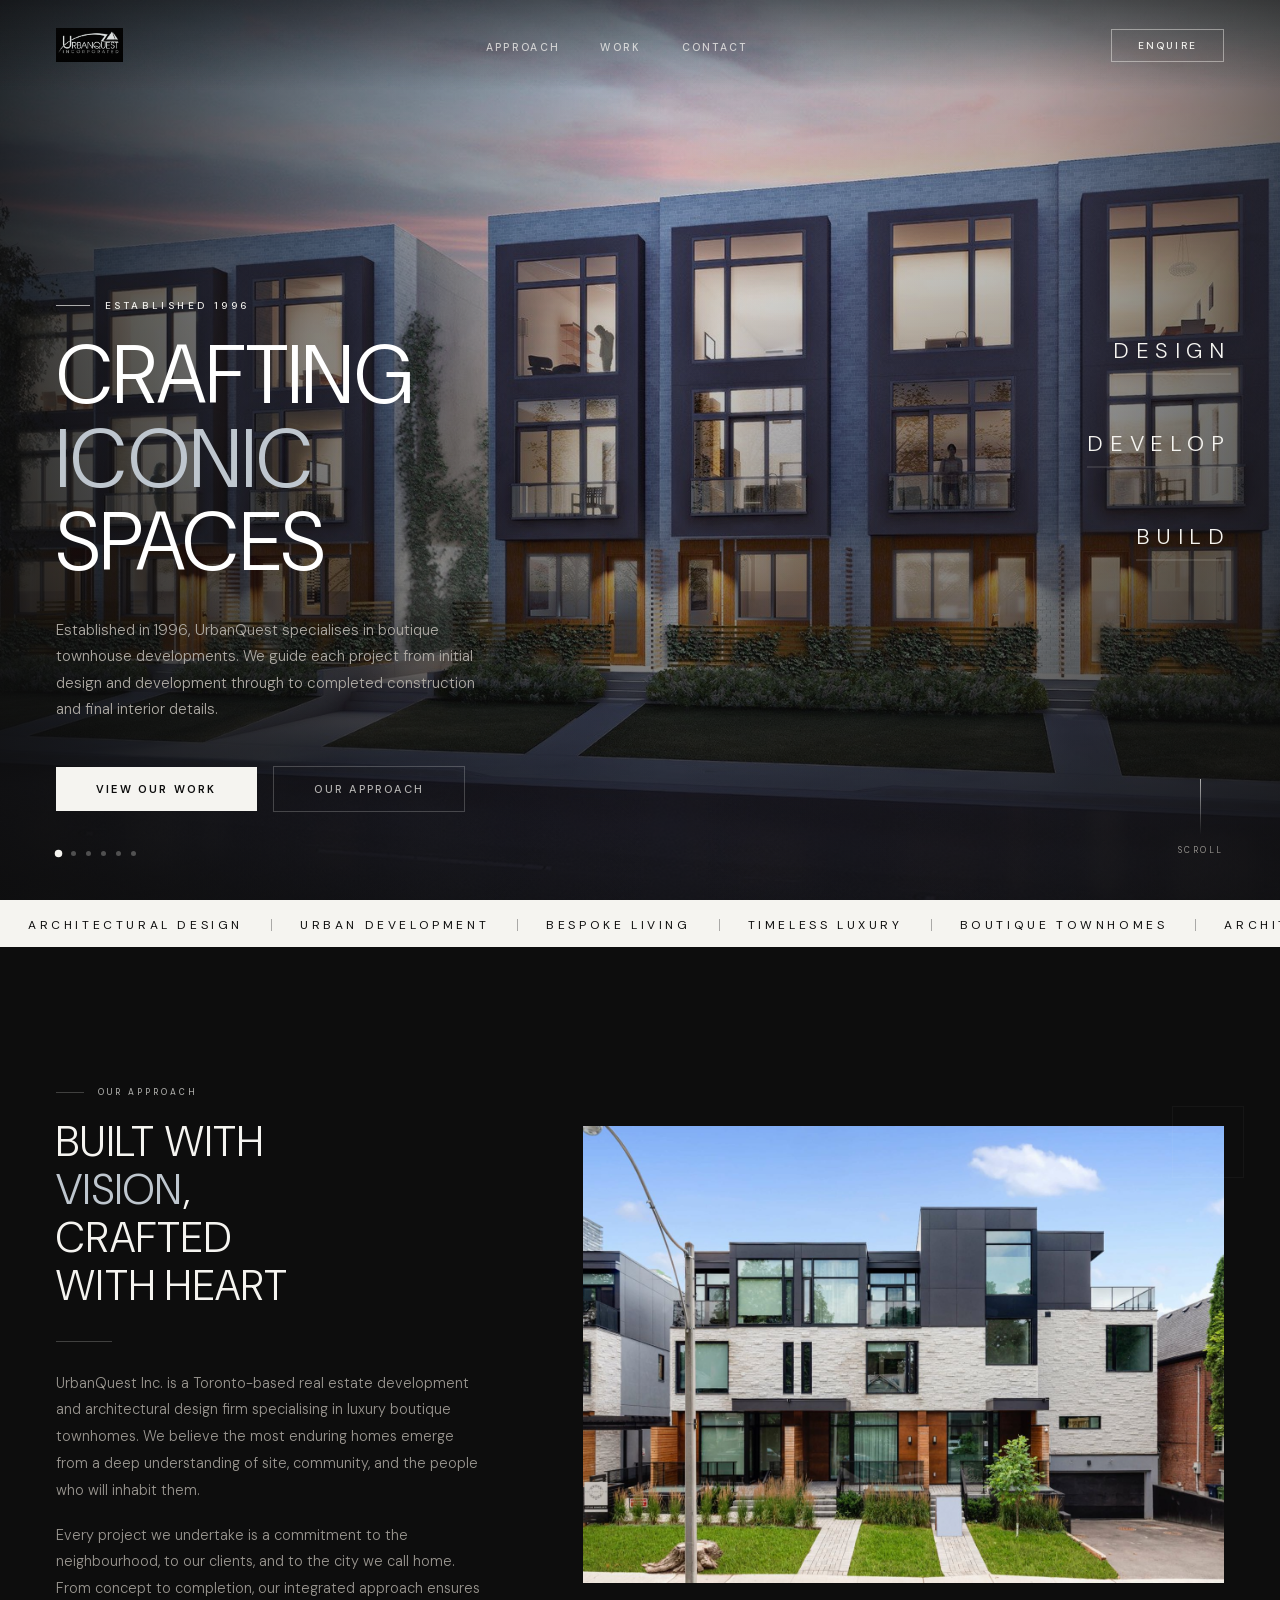
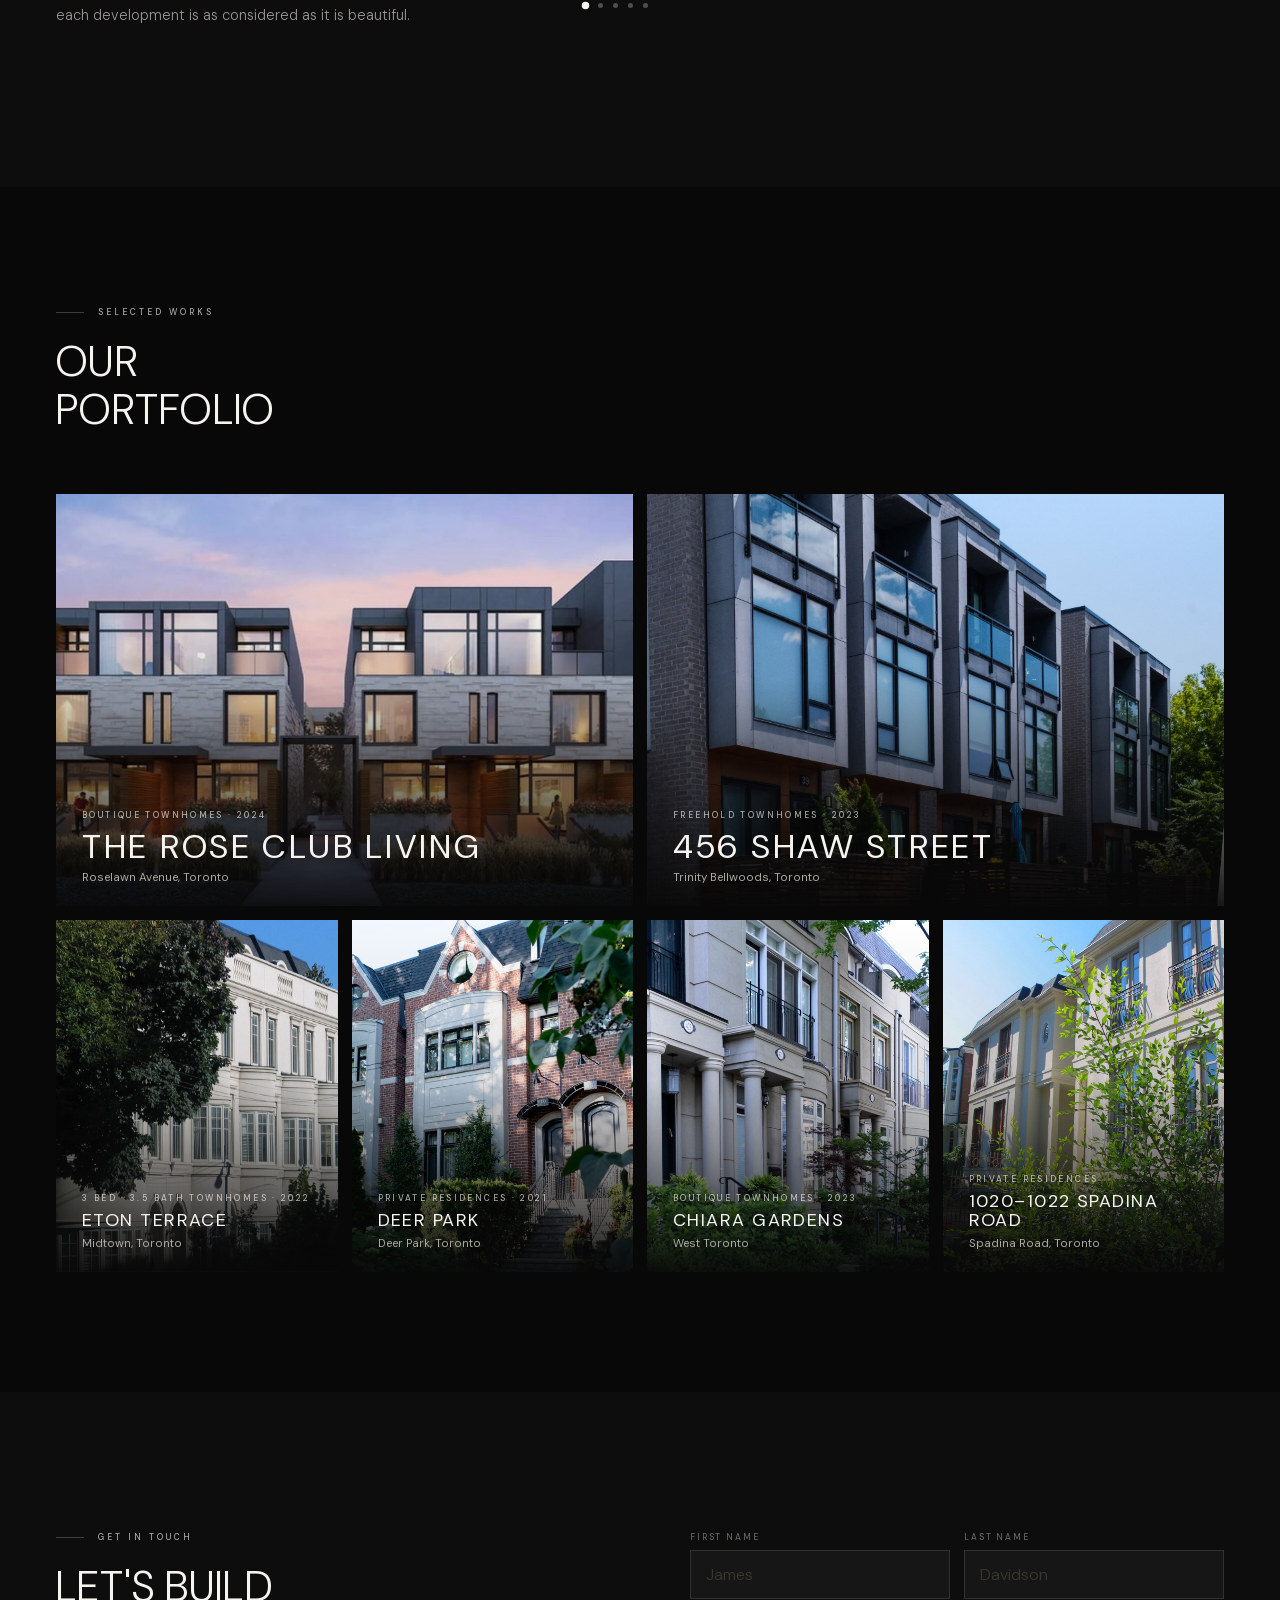
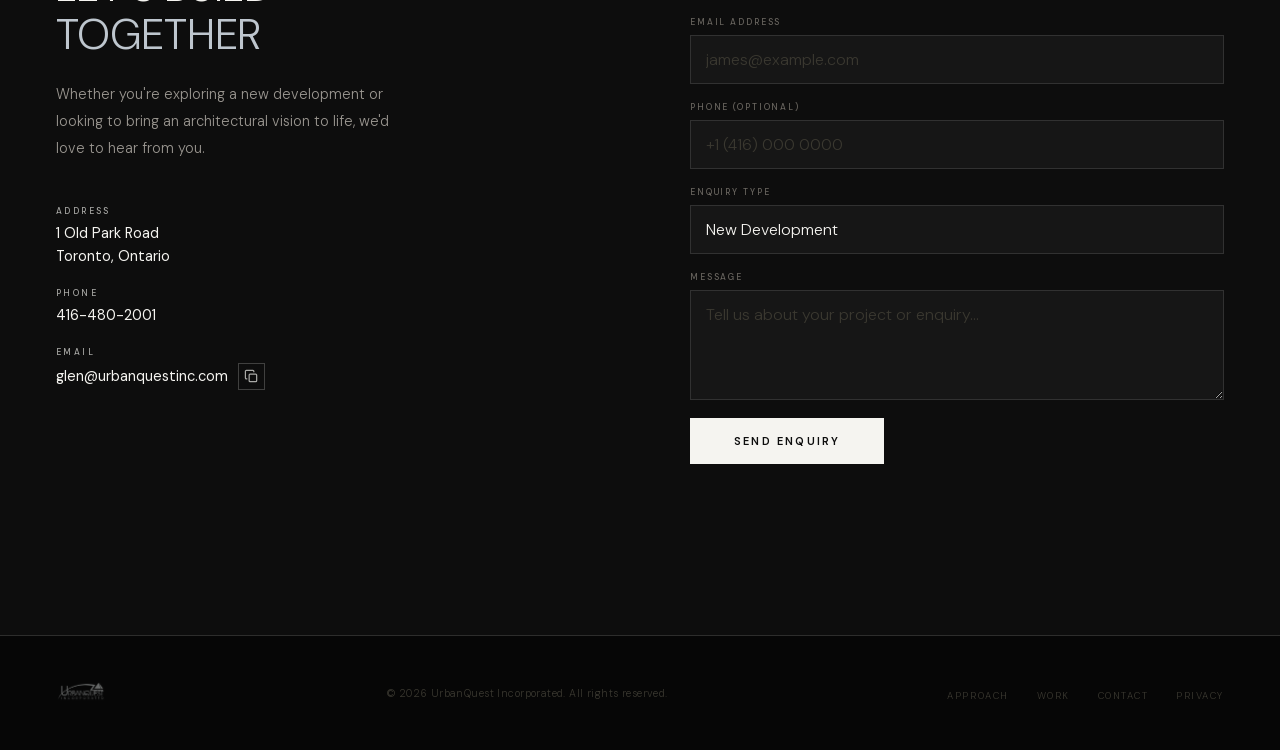
==== commit 12f68865: "Smooth hero and about slideshows and improve dot controls. Replace the hero zoom animation with a tr" ====
--- a/index.html
+++ b/index.html
@@ -85,7 +85,7 @@
       <section id="about">
         <div class="about-left">
           <div class="section-label reveal">Our Approach</div>
-          <h2 class="about-heading reveal d1">BUILT ON<br><em>VISION</em>,<br>CRAFTED<br>WITH HEART</h2>
+          <h2 class="about-heading reveal d1">BUILT WITH<br><em>VISION</em>,<br>CRAFTED<br>WITH HEART</h2>
           <div class="about-divider reveal d2"></div>
           <p class="about-body reveal d2">UrbanQuest Inc. is a Toronto-based real estate development and architectural design firm specialising in luxury boutique townhomes. We believe the most enduring homes emerge from a deep understanding of site, community, and the people who will inhabit them.</p>
           <p class="about-body reveal d3">Every project we undertake is a commitment to the neighbourhood, to our clients, and to the city we call home. From concept to completion, our integrated approach ensures each development is as considered as it is beautiful.</p>
--- a/styles.css
+++ b/styles.css
@@ -368,25 +368,27 @@
     position: absolute;
     inset: 0;
 }
+/* The slow push-in is a *transition* on transform, not a keyframe animation
+   scoped to .active. As an animation it only existed while the class was set,
+   so the moment a slide lost .active its transform snapped from wherever the
+   zoom had reached back to none — a visible jump underneath the cross-fade.
+   As a transition the scale simply eases back out while the slide fades, which
+   is imperceptible.
+
+   The fade is deliberately long relative to the 5.5s cycle: at this length the
+   two frames genuinely dissolve rather than cutting. */
 .hero-slide {
     position: absolute;
     inset: 0;
     background-size: cover;
     background-position: center 30%;
     opacity: 0;
-    transition: opacity 1.6s cubic-bezier(0.4, 0, 0.2, 1);
+    transform: scale(1.06);
+    transition: opacity 2.2s cubic-bezier(0.4, 0, 0.2, 1), transform 9s ease-out;
 }
 .hero-slide.active {
     opacity: 1;
-    animation: heroZoom 9s ease-in-out forwards;
-}
-@keyframes heroZoom {
-    from {
-        transform: scale(1.07);
-    }
-    to {
-        transform: scale(1.01);
-    }
+    transform: scale(1);
 }
 
 .hero-overlay {
@@ -581,7 +583,22 @@
     border: none;
     padding: 0;
     cursor: pointer;
+    position: relative;
     transition: background 0.3s, transform 0.3s;
+}
+/* A 5px target is too small to hit reliably, which made the dots read as
+   decoration rather than a control. This grows the clickable area to roughly
+   23x15 without changing the dot's size or the spacing between them. Applied
+   to both slideshows so they behave identically.
+
+   The horizontal inset is half the 10px gap on purpose: any wider and
+   neighbouring targets overlap, so a click in the gap would land on whichever
+   dot happens to come later in the DOM rather than the nearer one. */
+.hero-dot::before,
+.about-dot::before {
+    content: '';
+    position: absolute;
+    inset: -9px -5px;
 }
 .hero-dot.active {
     background: var(--white);
@@ -732,7 +749,8 @@
     object-fit: cover;
     display: block;
     opacity: 0;
-    transition: opacity 1.1s ease;
+    /* Matched to the hero's dissolve so the two slideshows read as one system. */
+    transition: opacity 2s cubic-bezier(0.4, 0, 0.2, 1);
 }
 .about-slide.active {
     opacity: 1;
@@ -754,6 +772,7 @@
     border: none;
     padding: 0;
     cursor: pointer;
+    position: relative;
     transition: background 0.3s, transform 0.3s;
 }
 .about-dot.active {
@@ -1726,7 +1745,10 @@
         opacity: 1;
         transform: none;
     }
+    /* The push-in is a transform transition now, not an animation, so it needs
+       neutralising here rather than `animation: none`. */
+    .hero-slide,
     .hero-slide.active {
-        animation: none;
-    }
-}
+        transform: none;
+    }
+}
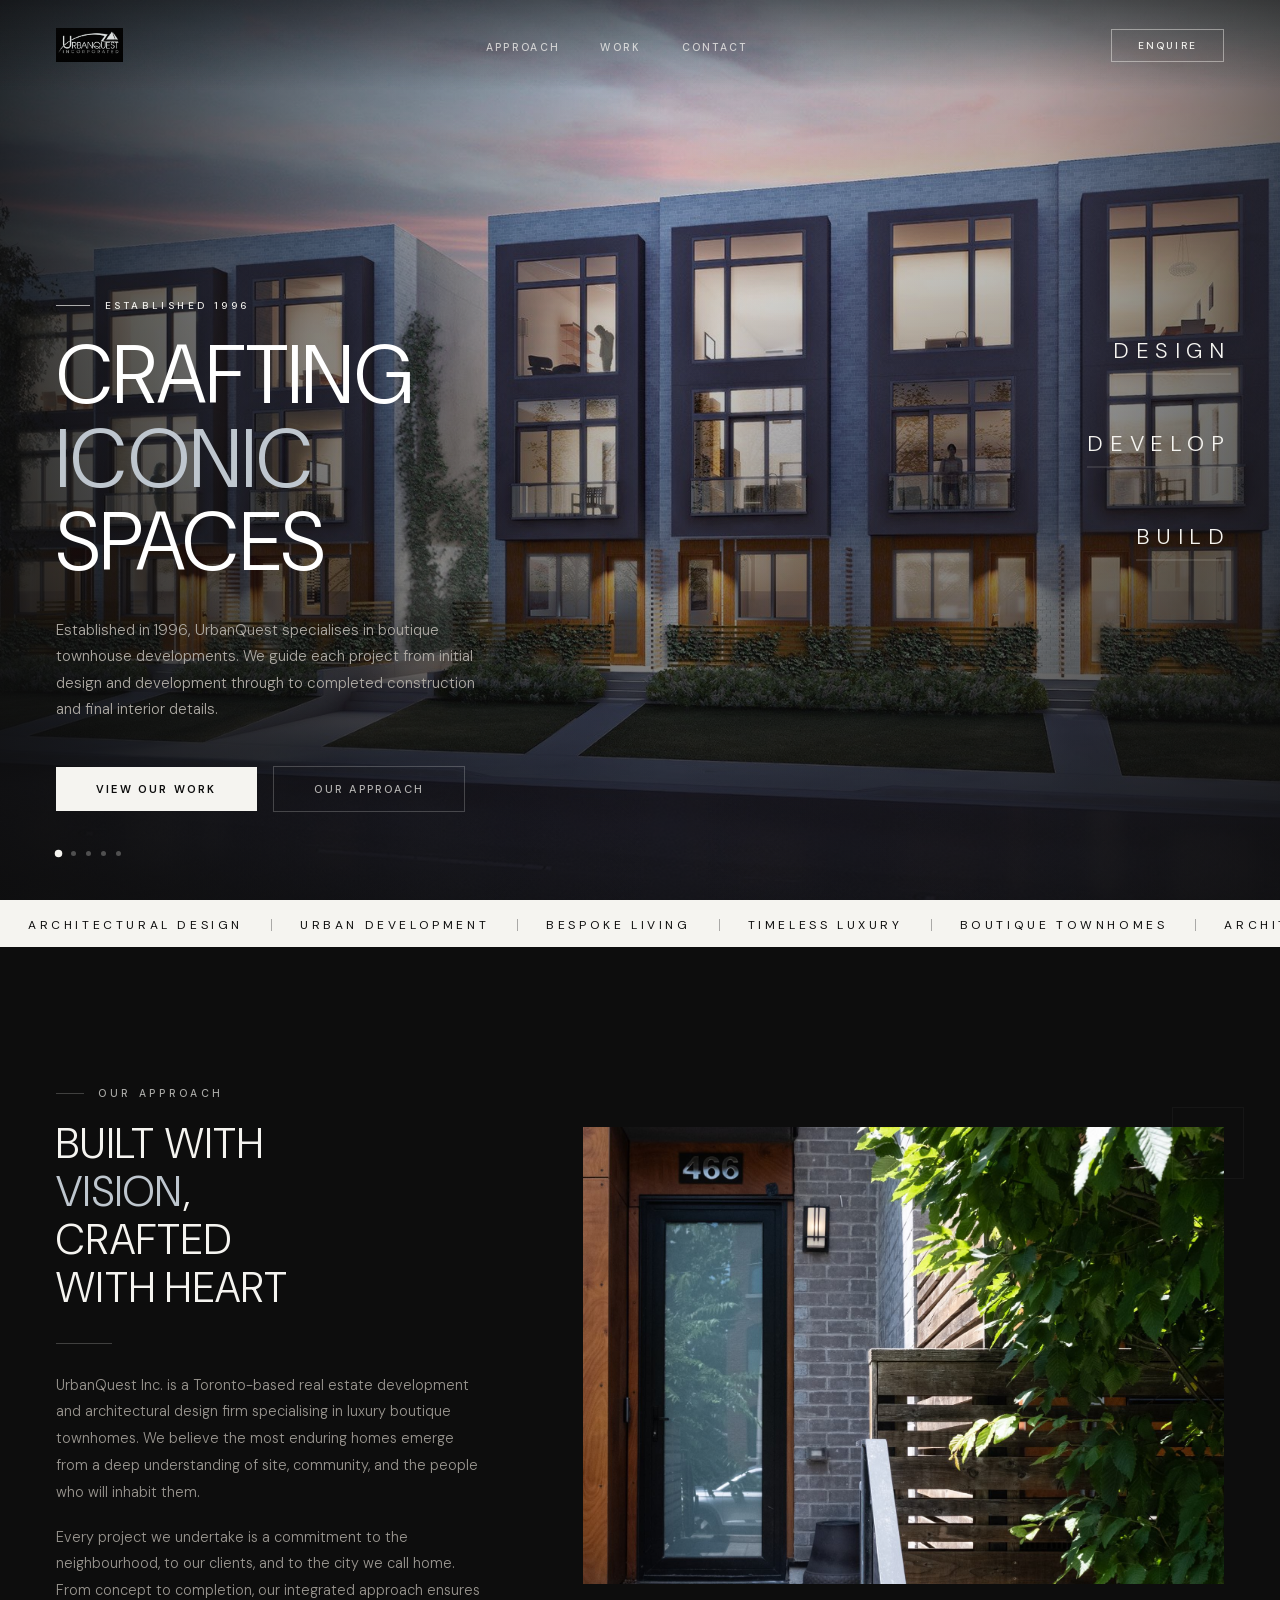
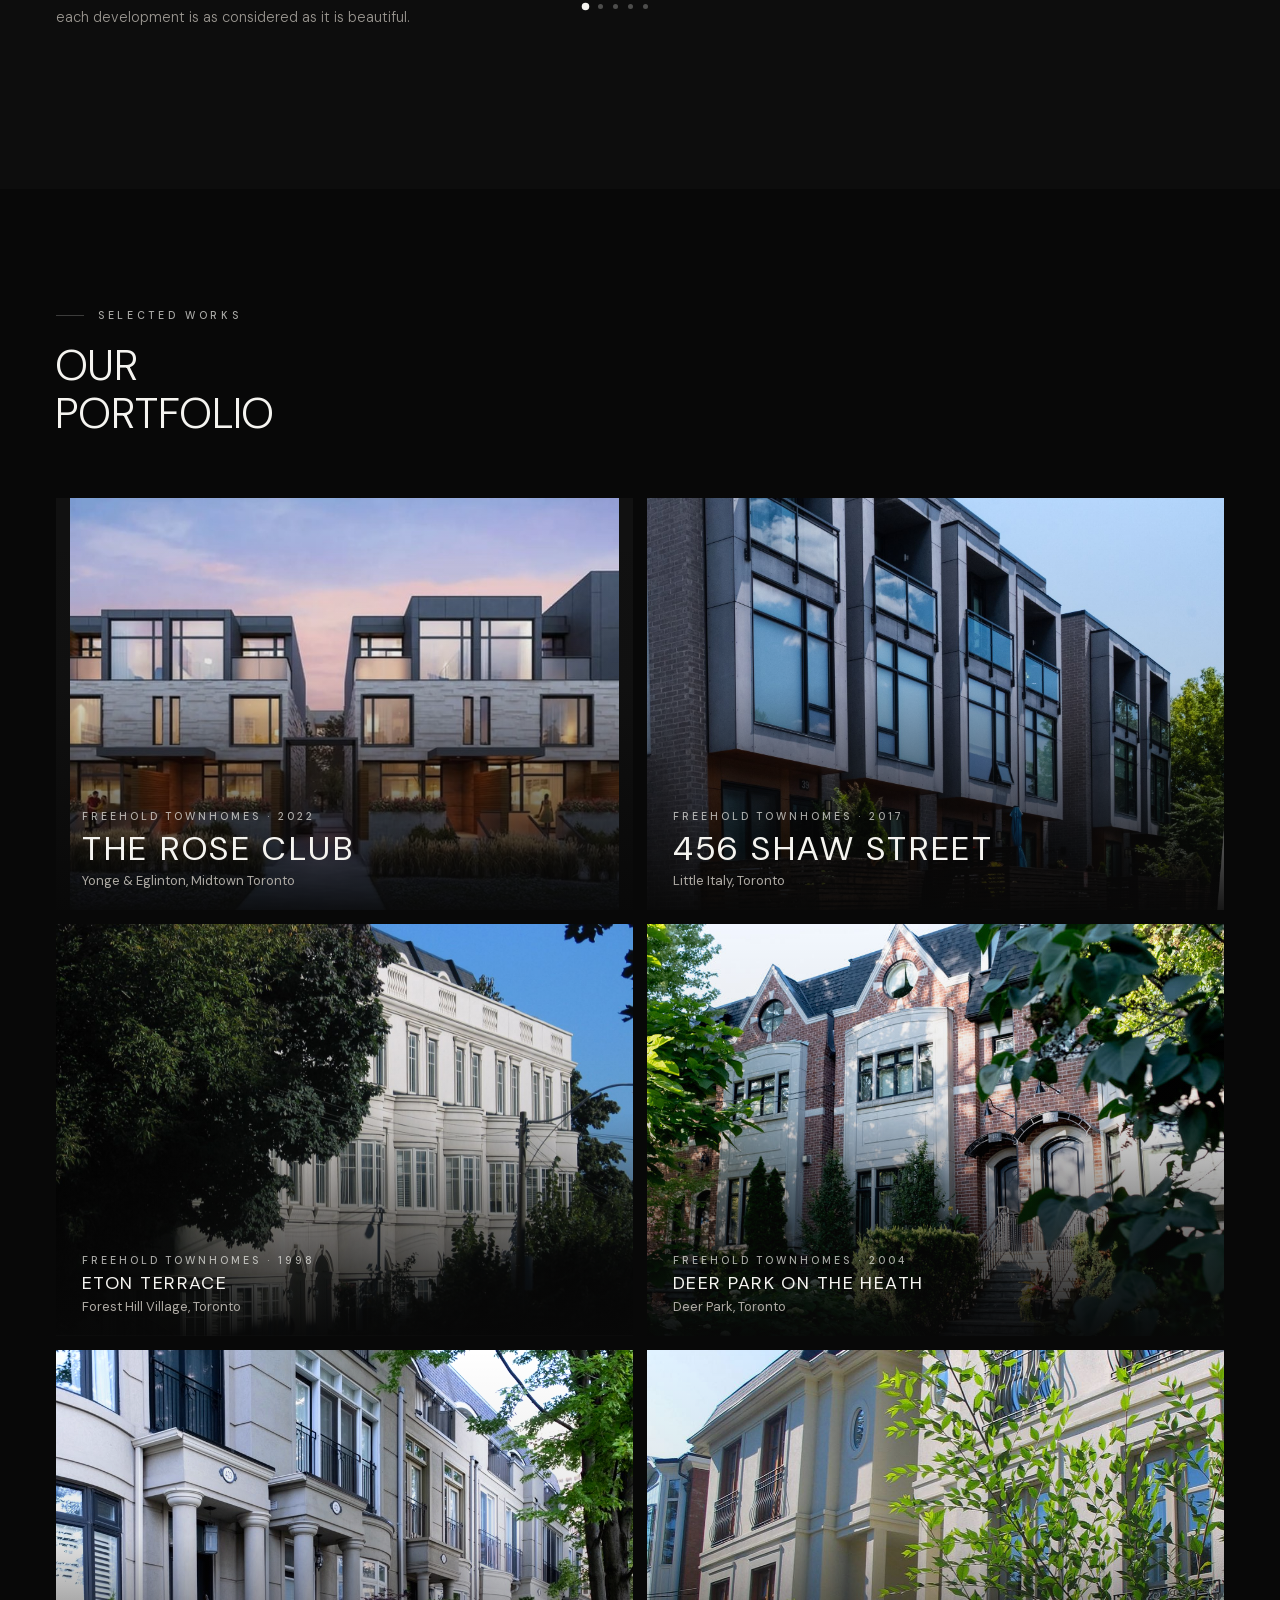
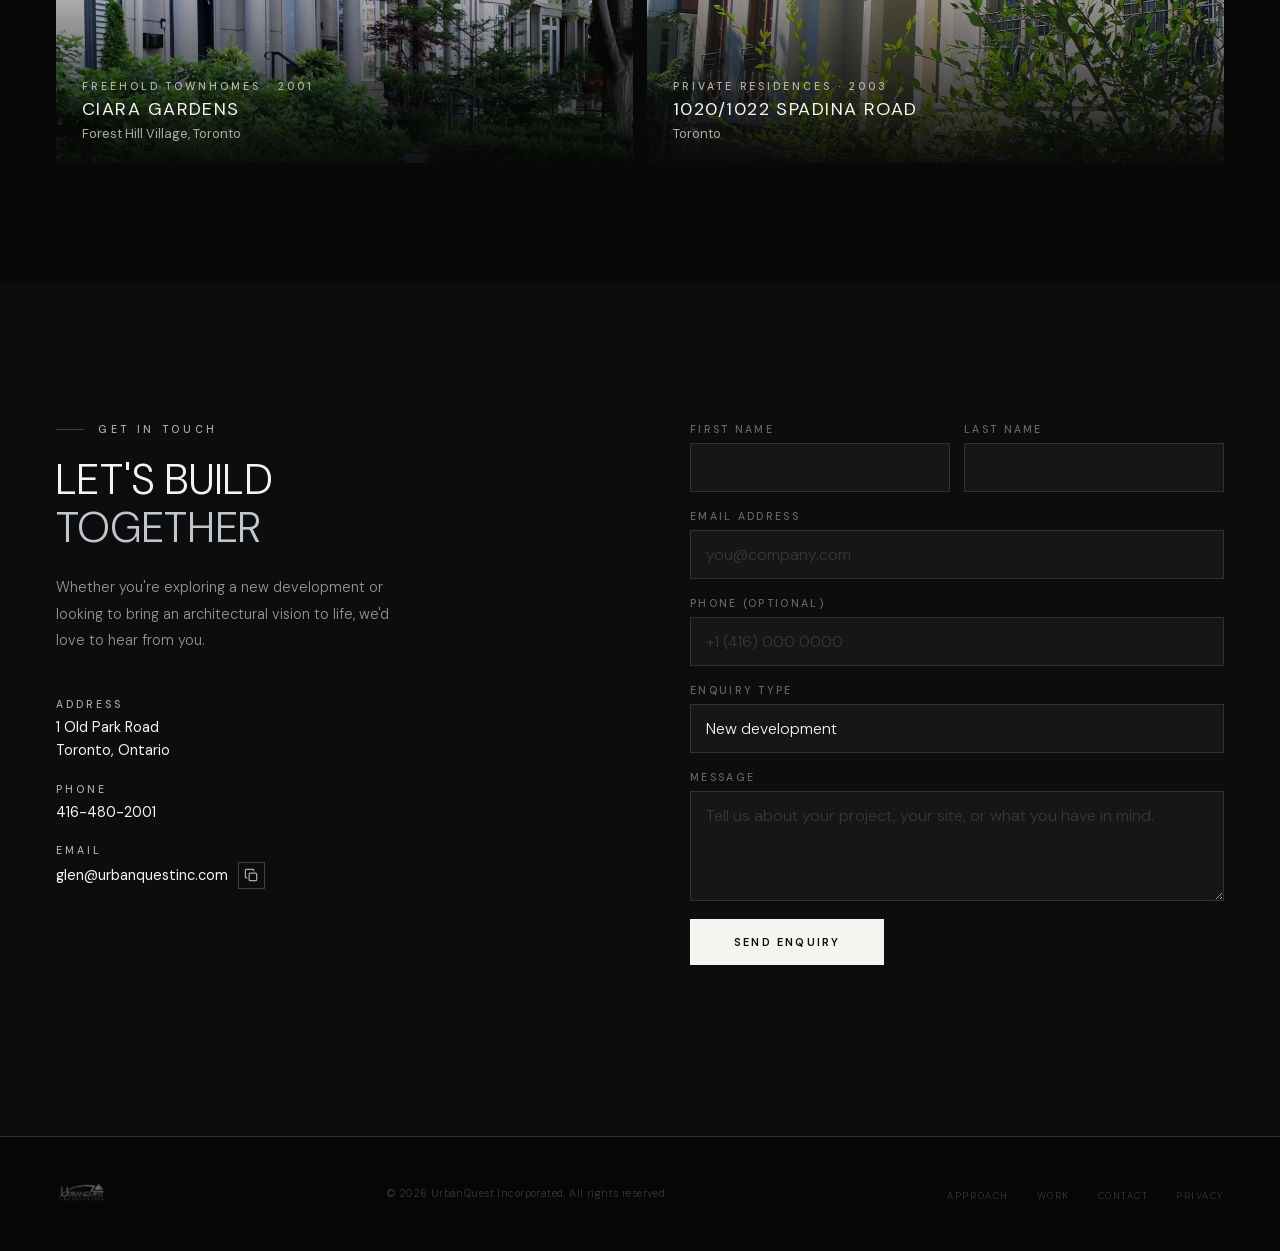
==== commit f02407b7: "Apply client portfolio copy and wire the contact form to Formspree Content - Replaces all six projec" ====
--- a/index.html
+++ b/index.html
@@ -58,8 +58,8 @@
         <h1 class="hero-title">CRAFTING<br><span>ICONIC</span><br>SPACES</h1>
         <p class="hero-subtitle">Established in 1996, UrbanQuest specialises in boutique townhouse developments. We guide each project from initial design and development through to completed construction and final interior details.</p>
         <div class="hero-actions">
-          <button class="btn-primary" id="heroWorkBtn">View Our Work</button>
-          <a href="#about" class="btn-ghost">Our Approach</a>
+          <button class="btn-primary" id="heroWorkBtn">View our work</button>
+          <a href="#about" class="btn-ghost">Our approach</a>
         </div>
       </div>
 
@@ -72,7 +72,6 @@
       <!-- Dots are rendered alongside the slides, from HERO_IMAGES -->
       <div class="hero-dots" id="heroDots" role="tablist" aria-label="Hero images"></div>
 
-      <div class="hero-scroll-cue" aria-hidden="true"><div class="scroll-line"></div><span>Scroll</span></div>
     </section>
 
     <!-- ── MARQUEE ── -->
@@ -84,7 +83,7 @@
     <div class="about-outer">
       <section id="about">
         <div class="about-left">
-          <div class="section-label reveal">Our Approach</div>
+          <div class="section-label reveal">Our approach</div>
           <h2 class="about-heading reveal d1">BUILT WITH<br><em>VISION</em>,<br>CRAFTED<br>WITH HEART</h2>
           <div class="about-divider reveal d2"></div>
           <p class="about-body reveal d2">UrbanQuest Inc. is a Toronto-based real estate development and architectural design firm specialising in luxury boutique townhomes. We believe the most enduring homes emerge from a deep understanding of site, community, and the people who will inhabit them.</p>
@@ -106,7 +105,7 @@
     <section id="portfolio">
       <div class="portfolio-header">
         <div>
-          <div class="section-label reveal">Selected Works</div>
+          <div class="section-label reveal">Selected works</div>
           <h2 class="portfolio-heading reveal d1">OUR<br>PORTFOLIO</h2>
         </div>
       </div>
@@ -117,7 +116,7 @@
     <div class="contact-outer">
       <section id="contact">
         <div class="contact-left">
-          <div class="section-label reveal">Get In Touch</div>
+          <div class="section-label reveal">Get in touch</div>
           <h2 class="contact-heading reveal d1">LET'S BUILD<br><em>TOGETHER</em></h2>
           <p class="contact-body reveal d2">Whether you're exploring a new development or looking to bring an architectural vision to life, we'd love to hear from you.</p>
           <div class="contact-details">
@@ -149,39 +148,49 @@
 
         <div class="reveal-right">
           <form class="contact-form" id="contactForm" novalidate>
+            <!-- Formspree reads these. `_subject` sets the subject line of the
+                 notification email; without it every enquiry arrives titled
+                 "New submission". The email field is named `email`, which
+                 Formspree recognises, so replies go to the sender. -->
+            <input type="hidden" name="_subject" value="New enquiry from urbanquestinc.com">
+            <!-- Honeypot: hidden from people, tempting to bots. Formspree
+                 discards any submission that fills it. Not `display:none` —
+                 some bots skip those — and tabindex/aria keep it away from
+                 keyboard and screen-reader users. -->
+            <input class="form-gotcha" type="text" name="_gotcha" tabindex="-1" autocomplete="off" aria-hidden="true">
             <div class="form-row">
               <div class="form-group">
-                <label class="form-label" for="firstName">First Name</label>
-                <input class="form-input" id="firstName" name="firstName" type="text" placeholder="James" autocomplete="given-name" required>
+                <label class="form-label" for="firstName">First name</label>
+                <input class="form-input" id="firstName" name="firstName" type="text" autocomplete="given-name" required>
               </div>
               <div class="form-group">
-                <label class="form-label" for="lastName">Last Name</label>
-                <input class="form-input" id="lastName" name="lastName" type="text" placeholder="Davidson" autocomplete="family-name" required>
+                <label class="form-label" for="lastName">Last name</label>
+                <input class="form-input" id="lastName" name="lastName" type="text" autocomplete="family-name" required>
               </div>
             </div>
             <div class="form-group">
-              <label class="form-label" for="email">Email Address</label>
-              <input class="form-input" id="email" name="email" type="email" placeholder="james@example.com" autocomplete="email" required>
+              <label class="form-label" for="email">Email address</label>
+              <input class="form-input" id="email" name="email" type="email" placeholder="you@company.com" autocomplete="email" required>
             </div>
             <div class="form-group">
               <label class="form-label" for="phone">Phone (optional)</label>
               <input class="form-input" id="phone" name="phone" type="tel" placeholder="+1 (416) 000 0000" autocomplete="tel">
             </div>
             <div class="form-group">
-              <label class="form-label" for="enquiryType">Enquiry Type</label>
+              <label class="form-label" for="enquiryType">Enquiry type</label>
               <select class="form-input" id="enquiryType" name="enquiryType">
-                <option>New Development</option>
-                <option>Architectural Design</option>
-                <option>Investment Partnership</option>
-                <option>Media / Press</option>
+                <option>New development</option>
+                <option>Architectural design</option>
+                <option>Investment partnership</option>
+                <option>Media or press</option>
                 <option>Other</option>
               </select>
             </div>
             <div class="form-group">
               <label class="form-label" for="message">Message</label>
-              <textarea class="form-input" id="message" name="message" placeholder="Tell us about your project or enquiry…" required></textarea>
-            </div>
-            <button class="form-submit" type="submit">Send Enquiry</button>
+              <textarea class="form-input" id="message" name="message" placeholder="Tell us about your project, your site, or what you have in mind." required></textarea>
+            </div>
+            <button class="form-submit" type="submit">Send enquiry</button>
             <p class="form-status" id="formStatus" role="status" aria-live="polite"></p>
           </form>
         </div>
@@ -226,9 +235,11 @@
         <div class="overlay-location" id="overlayLocation"></div>
         <p class="overlay-desc" id="overlayDesc"></p>
         <div class="overlay-specs">
-          <div><div class="spec-label">Units</div><div class="spec-value"><span id="specUnits"></span> <small>residences</small></div></div>
-          <div><div class="spec-label">Status</div><div class="spec-value" id="specStatus"></div></div>
-          <div><div class="spec-label">Year</div><div class="spec-value" id="specYear"></div></div>
+          <div><div class="spec-label">Residences</div><div class="spec-value" id="specHomes"></div></div>
+          <!-- Status carries no label: the value ("Sold-out") reads as a
+               statement on its own, and the label added nothing. -->
+          <div><div class="spec-value" id="specStatus"></div></div>
+          <div><div class="spec-label">Construction completed</div><div class="spec-value" id="specYear"></div></div>
         </div>
       </div>
     </div>
--- a/styles.css
+++ b/styles.css
@@ -272,7 +272,7 @@
 .nav-links a {
     color: rgba(245, 244, 240, 0.75);
     text-decoration: none;
-    font-size: 10.5px;
+    font-size: clamp(10.5px, 0.78vw, 13px);
     letter-spacing: 0.22em;
     text-transform: uppercase;
     font-weight: 500;
@@ -430,7 +430,7 @@
     color: var(--accent-light);
 }
 .hero-subtitle {
-    font-size: 15px;
+    font-size: clamp(15px, 1.12vw, 18px);
     font-weight: 300;
     color: var(--light-grey);
     max-width: 440px;
@@ -481,36 +481,6 @@
     color: var(--white);
 }
 
-.hero-scroll-cue {
-    position: absolute;
-    bottom: 44px;
-    right: var(--gutter);
-    z-index: 2;
-    display: flex;
-    flex-direction: column;
-    align-items: center;
-    gap: 10px;
-    color: var(--light-grey);
-    font-size: 8.5px;
-    letter-spacing: 0.3em;
-    text-transform: uppercase;
-}
-.scroll-line {
-    width: 1px;
-    height: 56px;
-    background: linear-gradient(to bottom, var(--label), transparent);
-    animation: scrollPulse 2.2s ease-in-out infinite;
-}
-@keyframes scrollPulse {
-    0%,
-    100% {
-        opacity: 0.35;
-    }
-    50% {
-        opacity: 0.9;
-    }
-}
-
 /* Sits above the hero title. Deliberately quiet — it dates the practice
    without competing with the display type underneath. */
 .hero-established {
@@ -607,7 +577,7 @@
 
 /* ── SHARED ── */
 .section-label {
-    font-size: 8.5px;
+    font-size: clamp(10.5px, 0.78vw, 13px);
     letter-spacing: 0.35em;
     text-transform: uppercase;
     color: var(--label);
@@ -707,7 +677,7 @@
     font-style: normal;
 }
 .about-body {
-    font-size: 14.5px;
+    font-size: clamp(14.5px, 1.08vw, 17.5px);
     line-height: 1.85;
     color: var(--body-grey);
     font-weight: 300;
@@ -817,17 +787,17 @@
     margin: 0 auto;
 }
 
-/* Editorial rhythm: two wide cards, then the remaining four in one row.
-   span 3 (not 4) is what puts all four on that row — at span 4 the sixth
-   project dropped onto a line of its own. Aspect ratios rather than fixed
-   pixel heights, so the composition survives every viewport width. */
+/* Three rows of two. Every card is span 6 on the 12-column grid, so the
+   earlier nth-child(1)/(2) override is redundant but harmless. Aspect ratios
+   rather than fixed pixel heights, so the composition survives every
+   viewport width. */
 .proj-card {
     position: relative;
     overflow: hidden;
     cursor: pointer;
     background: #111;
-    grid-column: span 3;
-    aspect-ratio: 4/5;
+    grid-column: span 6;
+    aspect-ratio: 7/5;
     border: none;
     padding: 0;
     text-align: left;
@@ -879,7 +849,7 @@
     transform: translateY(0);
 }
 .proj-tag {
-    font-size: 8.5px;
+    font-size: clamp(10.5px, 0.78vw, 13px);
     letter-spacing: 0.28em;
     text-transform: uppercase;
     color: var(--label);
@@ -900,7 +870,7 @@
     font-size: 34px;
 }
 .proj-location {
-    font-size: 11.5px;
+    font-size: clamp(13px, 0.95vw, 15.5px);
     color: var(--light-grey);
     font-weight: 400;
 }
@@ -951,7 +921,7 @@
     font-style: normal;
 }
 .contact-body {
-    font-size: 14.5px;
+    font-size: clamp(14.5px, 1.08vw, 17.5px);
     line-height: 1.85;
     color: var(--body-grey);
     font-weight: 300;
@@ -969,14 +939,14 @@
     gap: 5px;
 }
 .contact-item-label {
-    font-size: 8.5px;
+    font-size: clamp(10.5px, 0.78vw, 13px);
     letter-spacing: 0.28em;
     text-transform: uppercase;
     color: var(--label);
     font-weight: 500;
 }
 .contact-item-value {
-    font-size: 14.5px;
+    font-size: clamp(14.5px, 1.05vw, 17px);
     color: var(--white);
     font-weight: 400;
     line-height: 1.6;
@@ -1049,7 +1019,7 @@
     gap: 7px;
 }
 .form-label {
-    font-size: 8.5px;
+    font-size: clamp(10.5px, 0.78vw, 13px);
     letter-spacing: 0.22em;
     text-transform: uppercase;
     color: #6a6660;
@@ -1109,6 +1079,16 @@
     cursor: default;
     transform: none;
 }
+/* The spam honeypot. Moved off-screen rather than display:none, because
+   some bots deliberately skip hidden inputs and would sail past it. */
+.form-gotcha {
+    position: absolute;
+    left: -9999px;
+    width: 1px;
+    height: 1px;
+    opacity: 0;
+    pointer-events: none;
+}
 .form-status {
     font-size: 13px;
     letter-spacing: 0.04em;
@@ -1149,7 +1129,7 @@
     opacity: 0.45;
 }
 .footer-copy {
-    font-size: 10.5px;
+    font-size: clamp(10.5px, 0.78vw, 13px);
     color: var(--faint);
     letter-spacing: 0.04em;
 }
@@ -1364,7 +1344,7 @@
     color: var(--white);
 }
 .overlay-tag {
-    font-size: 8.5px;
+    font-size: clamp(10.5px, 0.78vw, 13px);
     letter-spacing: 0.32em;
     text-transform: uppercase;
     color: var(--label);
@@ -1396,7 +1376,7 @@
     flex: none;
 }
 .overlay-desc {
-    font-size: 14.5px;
+    font-size: clamp(15px, 1.12vw, 18px);
     line-height: 1.85;
     color: #8a8680;
     font-weight: 300;
@@ -1410,7 +1390,7 @@
     padding-top: 36px;
 }
 .spec-label {
-    font-size: 8.5px;
+    font-size: clamp(10.5px, 0.78vw, 13px);
     letter-spacing: 0.22em;
     text-transform: uppercase;
     color: var(--label);
@@ -1592,9 +1572,6 @@
         font-size: 14px;
         margin-bottom: 32px;
     }
-    .hero-scroll-cue {
-        display: none;
-    }
     .hero-dots {
         bottom: 32px;
     }
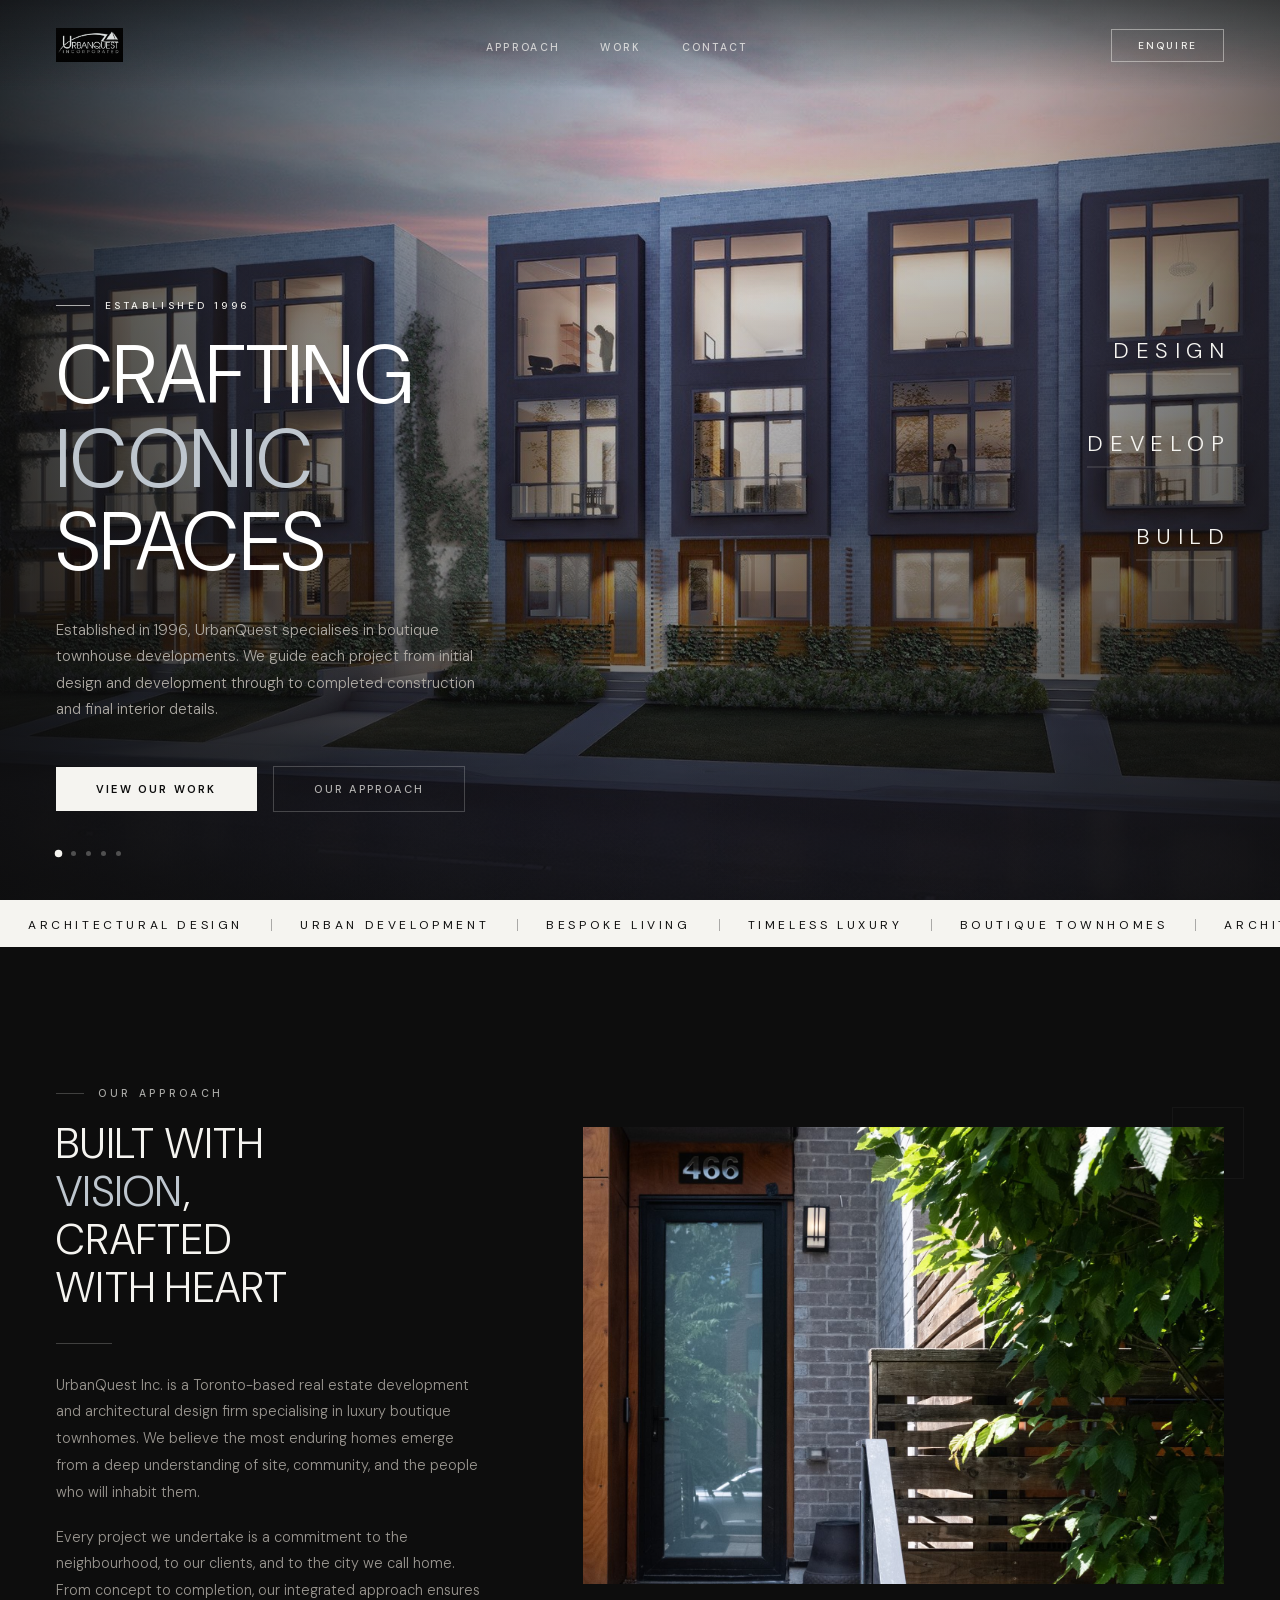
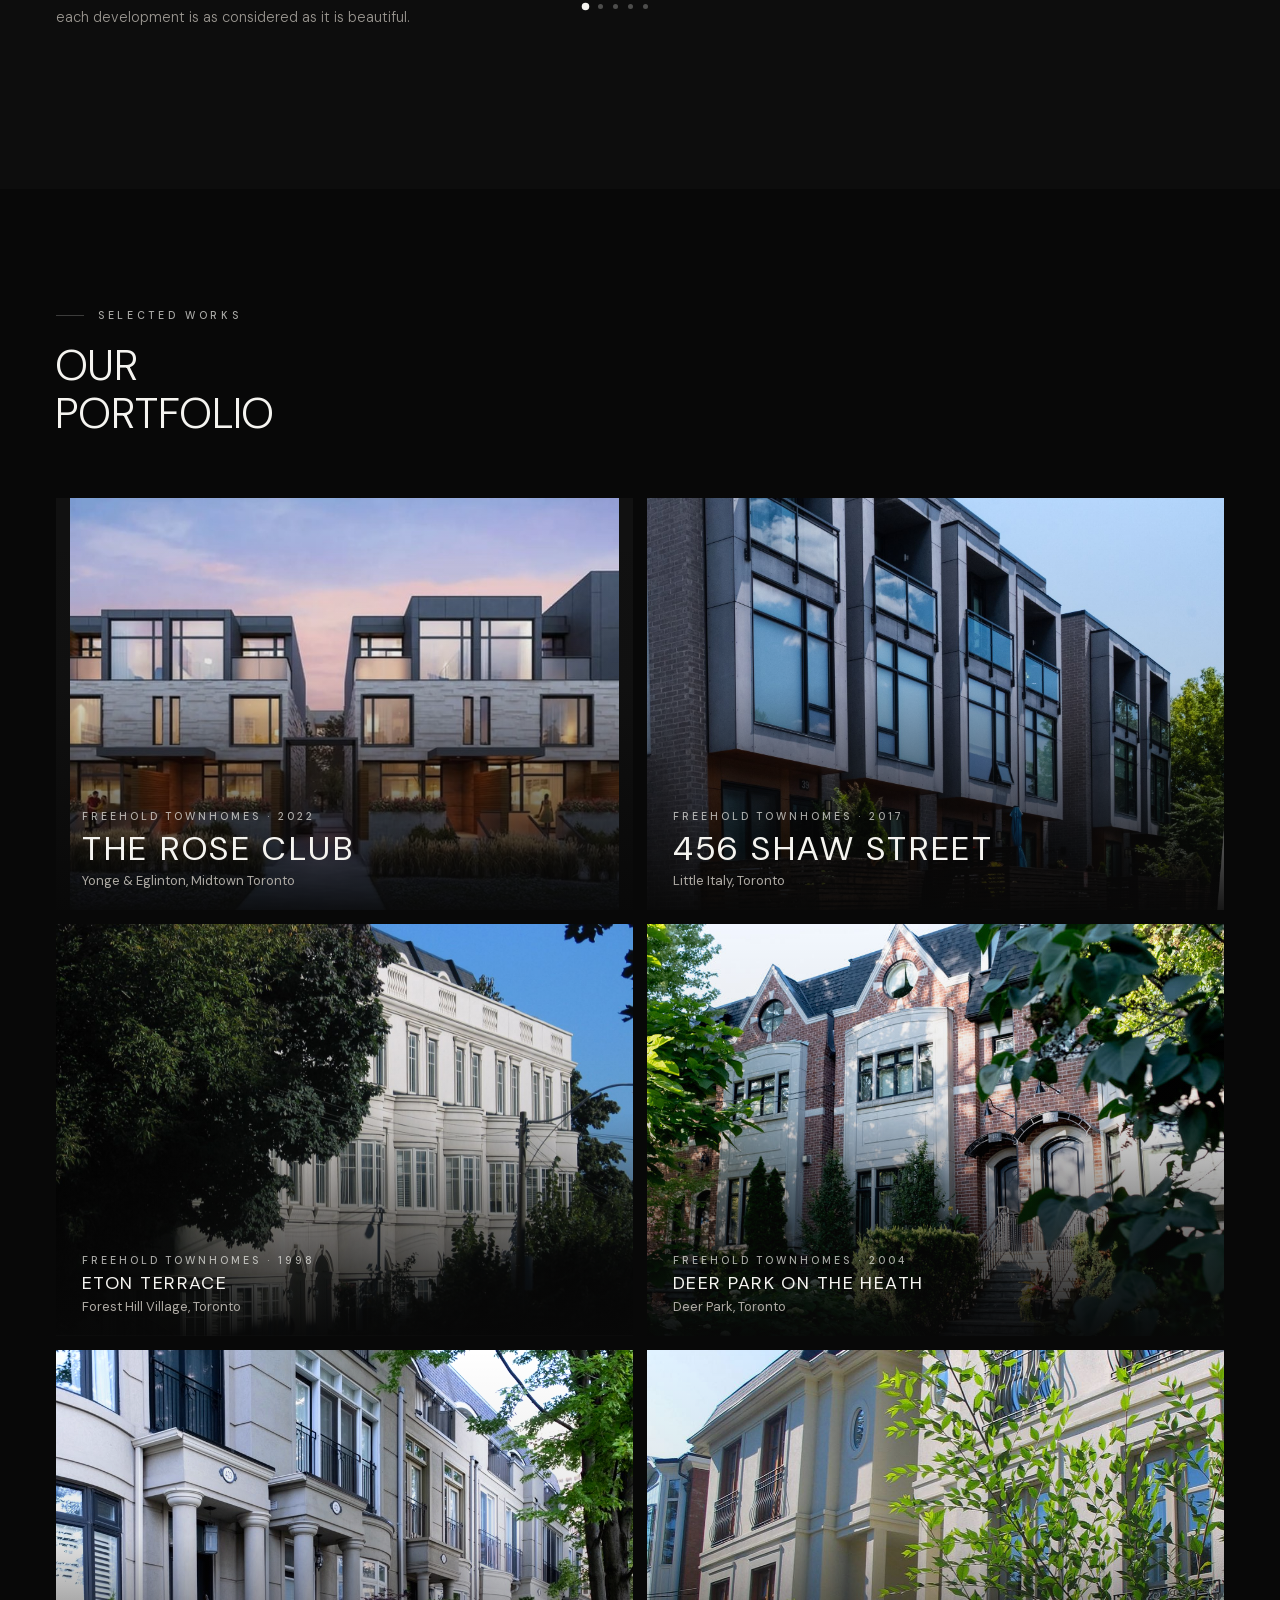
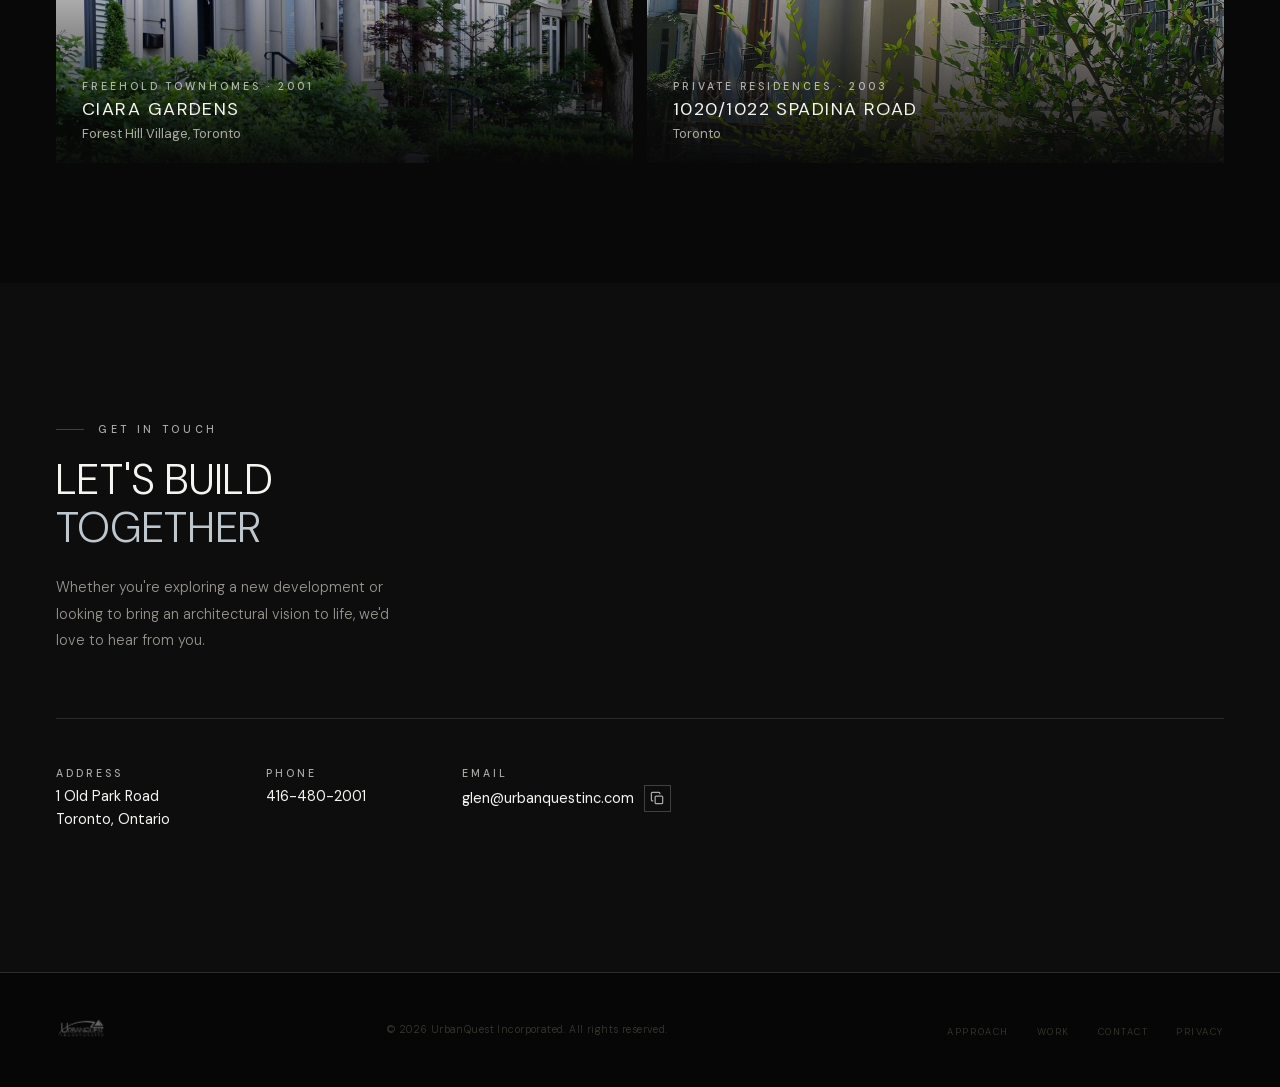
==== commit b5397b20: "Remove the enquiry form, leaving direct contact details The form was never going to work reliably. S" ====
--- a/index.html
+++ b/index.html
@@ -118,7 +118,9 @@
         <div class="contact-left">
           <div class="section-label reveal">Get in touch</div>
           <h2 class="contact-heading reveal d1">LET'S BUILD<br><em>TOGETHER</em></h2>
-          <p class="contact-body reveal d2">Whether you're exploring a new development or looking to bring an architectural vision to life, we'd love to hear from you.</p>
+          <div class="contact-intro">
+            <p class="contact-body reveal d2">Whether you're exploring a new development or looking to bring an architectural vision to life, we'd love to hear from you.</p>
+          </div>
           <div class="contact-details">
             <div class="contact-item reveal d2">
               <span class="contact-item-label">Address</span>
@@ -146,54 +148,6 @@
           </div>
         </div>
 
-        <div class="reveal-right">
-          <form class="contact-form" id="contactForm" novalidate>
-            <!-- Formspree reads these. `_subject` sets the subject line of the
-                 notification email; without it every enquiry arrives titled
-                 "New submission". The email field is named `email`, which
-                 Formspree recognises, so replies go to the sender. -->
-            <input type="hidden" name="_subject" value="New enquiry from urbanquestinc.com">
-            <!-- Honeypot: hidden from people, tempting to bots. Formspree
-                 discards any submission that fills it. Not `display:none` —
-                 some bots skip those — and tabindex/aria keep it away from
-                 keyboard and screen-reader users. -->
-            <input class="form-gotcha" type="text" name="_gotcha" tabindex="-1" autocomplete="off" aria-hidden="true">
-            <div class="form-row">
-              <div class="form-group">
-                <label class="form-label" for="firstName">First name</label>
-                <input class="form-input" id="firstName" name="firstName" type="text" autocomplete="given-name" required>
-              </div>
-              <div class="form-group">
-                <label class="form-label" for="lastName">Last name</label>
-                <input class="form-input" id="lastName" name="lastName" type="text" autocomplete="family-name" required>
-              </div>
-            </div>
-            <div class="form-group">
-              <label class="form-label" for="email">Email address</label>
-              <input class="form-input" id="email" name="email" type="email" placeholder="you@company.com" autocomplete="email" required>
-            </div>
-            <div class="form-group">
-              <label class="form-label" for="phone">Phone (optional)</label>
-              <input class="form-input" id="phone" name="phone" type="tel" placeholder="+1 (416) 000 0000" autocomplete="tel">
-            </div>
-            <div class="form-group">
-              <label class="form-label" for="enquiryType">Enquiry type</label>
-              <select class="form-input" id="enquiryType" name="enquiryType">
-                <option>New development</option>
-                <option>Architectural design</option>
-                <option>Investment partnership</option>
-                <option>Media or press</option>
-                <option>Other</option>
-              </select>
-            </div>
-            <div class="form-group">
-              <label class="form-label" for="message">Message</label>
-              <textarea class="form-input" id="message" name="message" placeholder="Tell us about your project, your site, or what you have in mind." required></textarea>
-            </div>
-            <button class="form-submit" type="submit">Send enquiry</button>
-            <p class="form-status" id="formStatus" role="status" aria-live="polite"></p>
-          </form>
-        </div>
       </section>
     </div>
 
--- a/styles.css
+++ b/styles.css
@@ -899,14 +899,17 @@
 .contact-outer {
     background: var(--black);
 }
+/* Single column since the enquiry form was removed. */
 #contact {
     padding: 140px var(--gutter);
     max-width: var(--maxw);
     margin: 0 auto;
-    display: grid;
-    grid-template-columns: 1fr 1fr;
-    gap: 100px;
-    align-items: start;
+}
+/* The intro is capped for a readable measure, but the details below run the
+   full width as a row — left in a narrow column they read as the leftovers of
+   the two-column layout the form used to complete. */
+.contact-intro {
+    max-width: 620px;
 }
 .contact-heading {
     font-family: var(--font-display);
@@ -930,8 +933,11 @@
 }
 .contact-details {
     display: flex;
-    flex-direction: column;
-    gap: 20px;
+    flex-wrap: wrap;
+    gap: 56px 96px;
+    margin-top: 64px;
+    padding-top: 48px;
+    border-top: 1px solid var(--rule-soft);
 }
 .contact-item {
     display: flex;
@@ -1003,111 +1009,6 @@
     transition: opacity 0.18s ease, transform 0.18s ease, visibility 0s;
 }
 
-.contact-form {
-    display: flex;
-    flex-direction: column;
-    gap: 18px;
-}
-.form-row {
-    display: grid;
-    grid-template-columns: 1fr 1fr;
-    gap: 14px;
-}
-.form-group {
-    display: flex;
-    flex-direction: column;
-    gap: 7px;
-}
-.form-label {
-    font-size: clamp(10.5px, 0.78vw, 13px);
-    letter-spacing: 0.22em;
-    text-transform: uppercase;
-    color: #6a6660;
-    font-weight: 500;
-}
-.form-input {
-    background: rgba(255, 255, 255, 0.035);
-    border: 1px solid var(--rule-soft);
-    color: var(--white);
-    padding: 13px 15px;
-    font-family: var(--font-body);
-    /* 16px minimum prevents iOS Safari from zooming on focus. */
-    font-size: 16px;
-    font-weight: 300;
-    outline: none;
-    transition: border-color 0.25s;
-    width: 100%;
-    -webkit-appearance: none;
-    border-radius: 0;
-}
-.form-input::placeholder {
-    color: var(--faint);
-}
-.form-input:focus {
-    border-color: var(--white);
-}
-.form-input:user-invalid {
-    border-color: #a8574f;
-}
-select.form-input {
-    cursor: pointer;
-}
-textarea.form-input {
-    resize: vertical;
-    min-height: 110px;
-}
-.form-submit {
-    background: var(--white);
-    color: var(--black);
-    border: none;
-    padding: 16px 44px;
-    font-family: var(--font-body);
-    font-size: 11px;
-    letter-spacing: 0.2em;
-    text-transform: uppercase;
-    font-weight: 600;
-    cursor: pointer;
-    transition: background 0.25s, transform 0.2s;
-    align-self: flex-start;
-}
-.form-submit:hover:not(:disabled) {
-    background: #ffffff;
-    transform: translateY(-2px);
-}
-.form-submit:disabled {
-    opacity: 0.5;
-    cursor: default;
-    transform: none;
-}
-/* The spam honeypot. Moved off-screen rather than display:none, because
-   some bots deliberately skip hidden inputs and would sail past it. */
-.form-gotcha {
-    position: absolute;
-    left: -9999px;
-    width: 1px;
-    height: 1px;
-    opacity: 0;
-    pointer-events: none;
-}
-.form-status {
-    font-size: 13px;
-    letter-spacing: 0.04em;
-    color: var(--label);
-    min-height: 1em;
-}
-.form-status.error {
-    color: #c98079;
-}
-.form-sent {
-    display: flex;
-    align-items: center;
-    gap: 12px;
-    color: var(--white);
-    font-size: 13.5px;
-    letter-spacing: 0.06em;
-    padding-top: 8px;
-}
-
 /* ── FOOTER ── */
 footer {
     background: #060606;
@@ -1458,7 +1359,6 @@
         padding: 110px var(--gutter);
     }
     #contact {
-        gap: 60px;
         padding: 110px var(--gutter);
     }
     /* The right rail would collide with the hero title once it narrows. */
@@ -1627,8 +1527,6 @@
     }
 
     #contact {
-        grid-template-columns: 1fr;
-        gap: 56px;
         padding: 84px var(--gutter);
     }
     .contact-body {
@@ -1677,13 +1575,6 @@
         padding: 15px 24px;
     }
 
-    .form-row {
-        grid-template-columns: 1fr;
-    }
-    .form-submit {
-        align-self: stretch;
-        text-align: center;
-    }
 
     .overlay-specs {
         grid-template-columns: 1fr;
